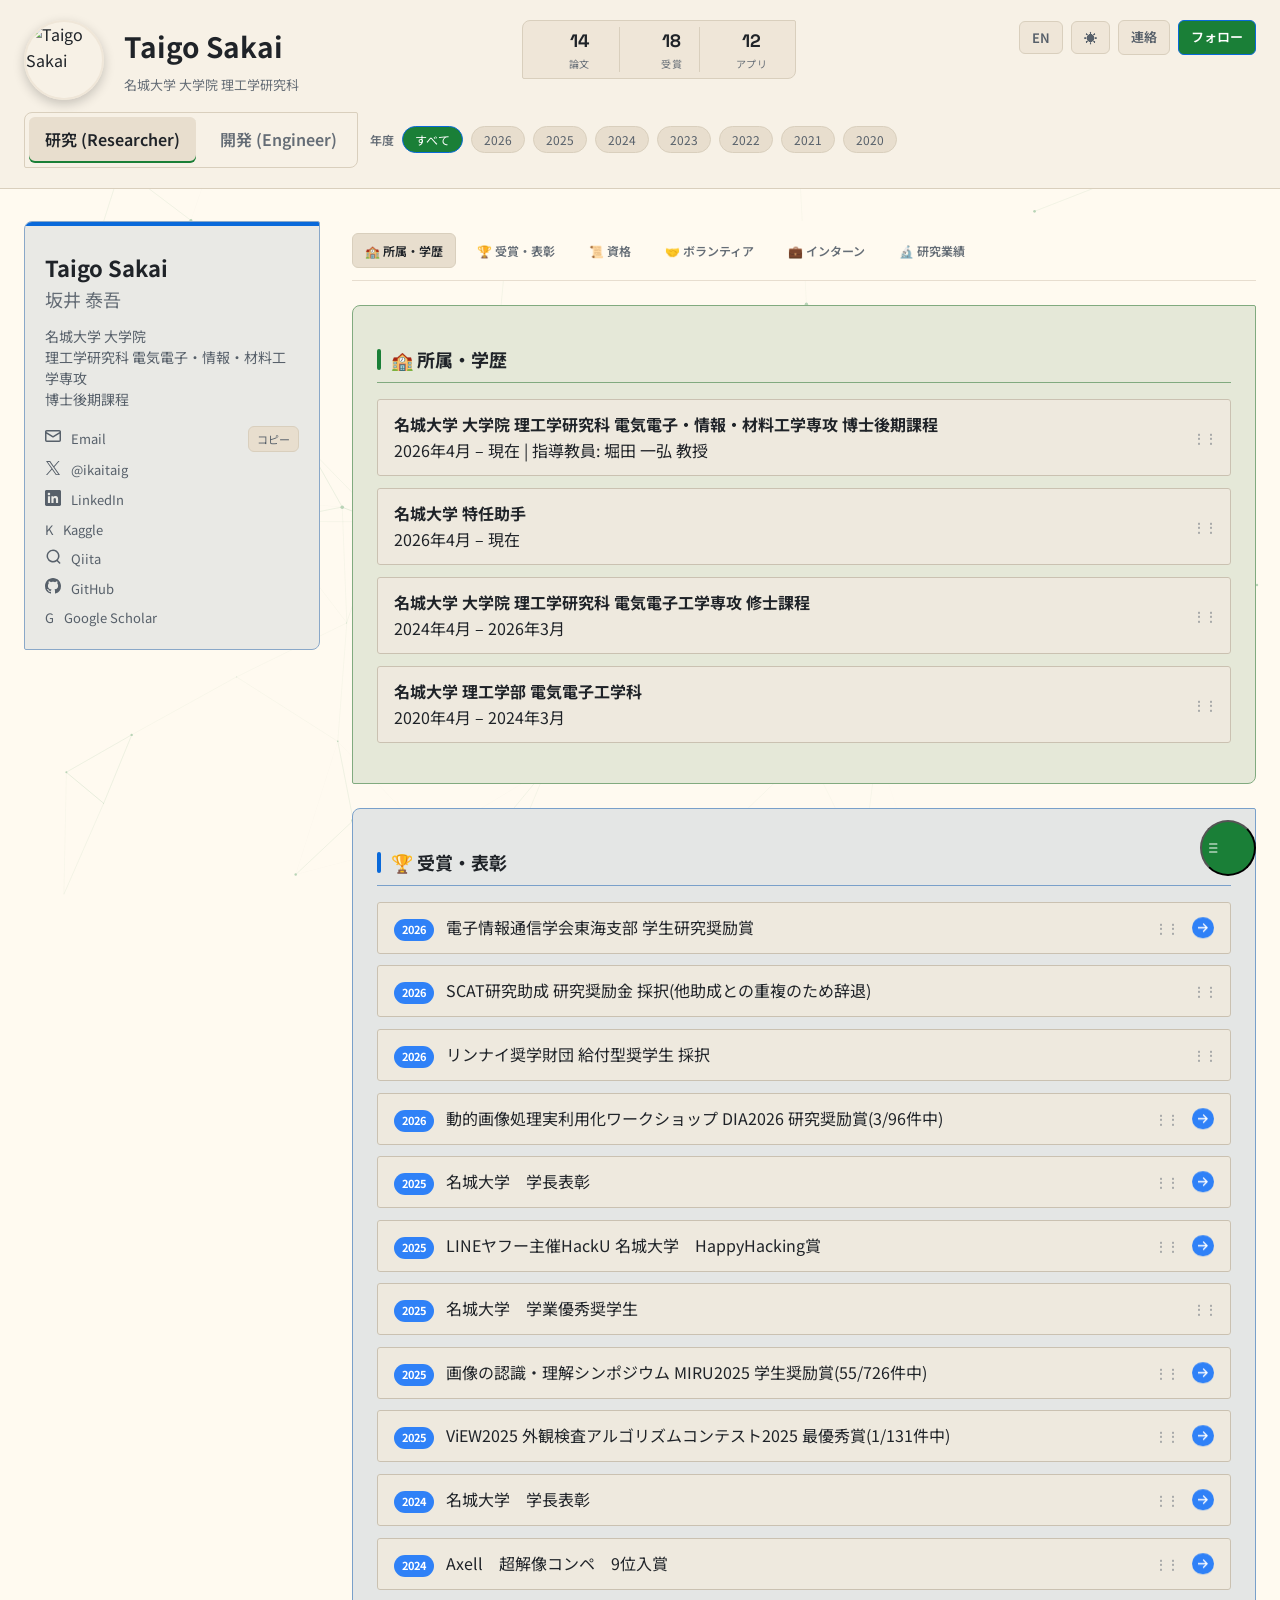
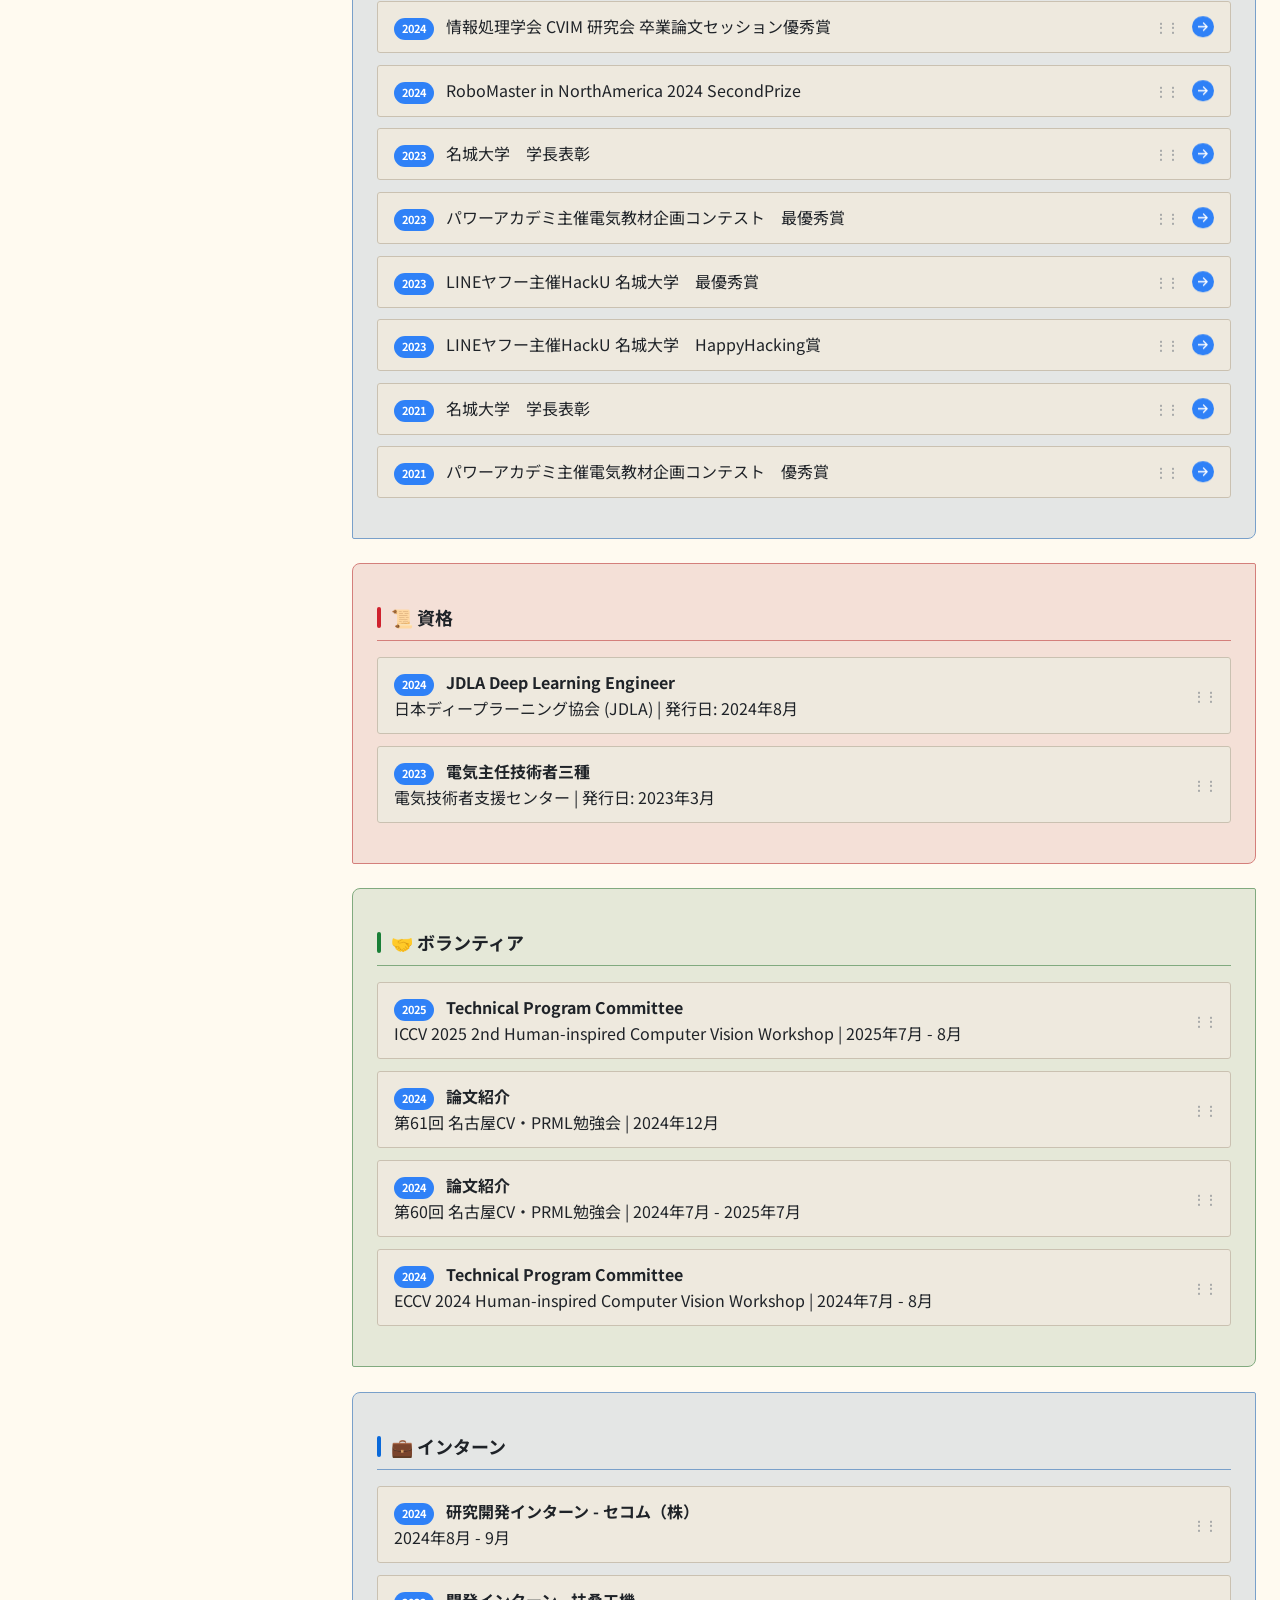
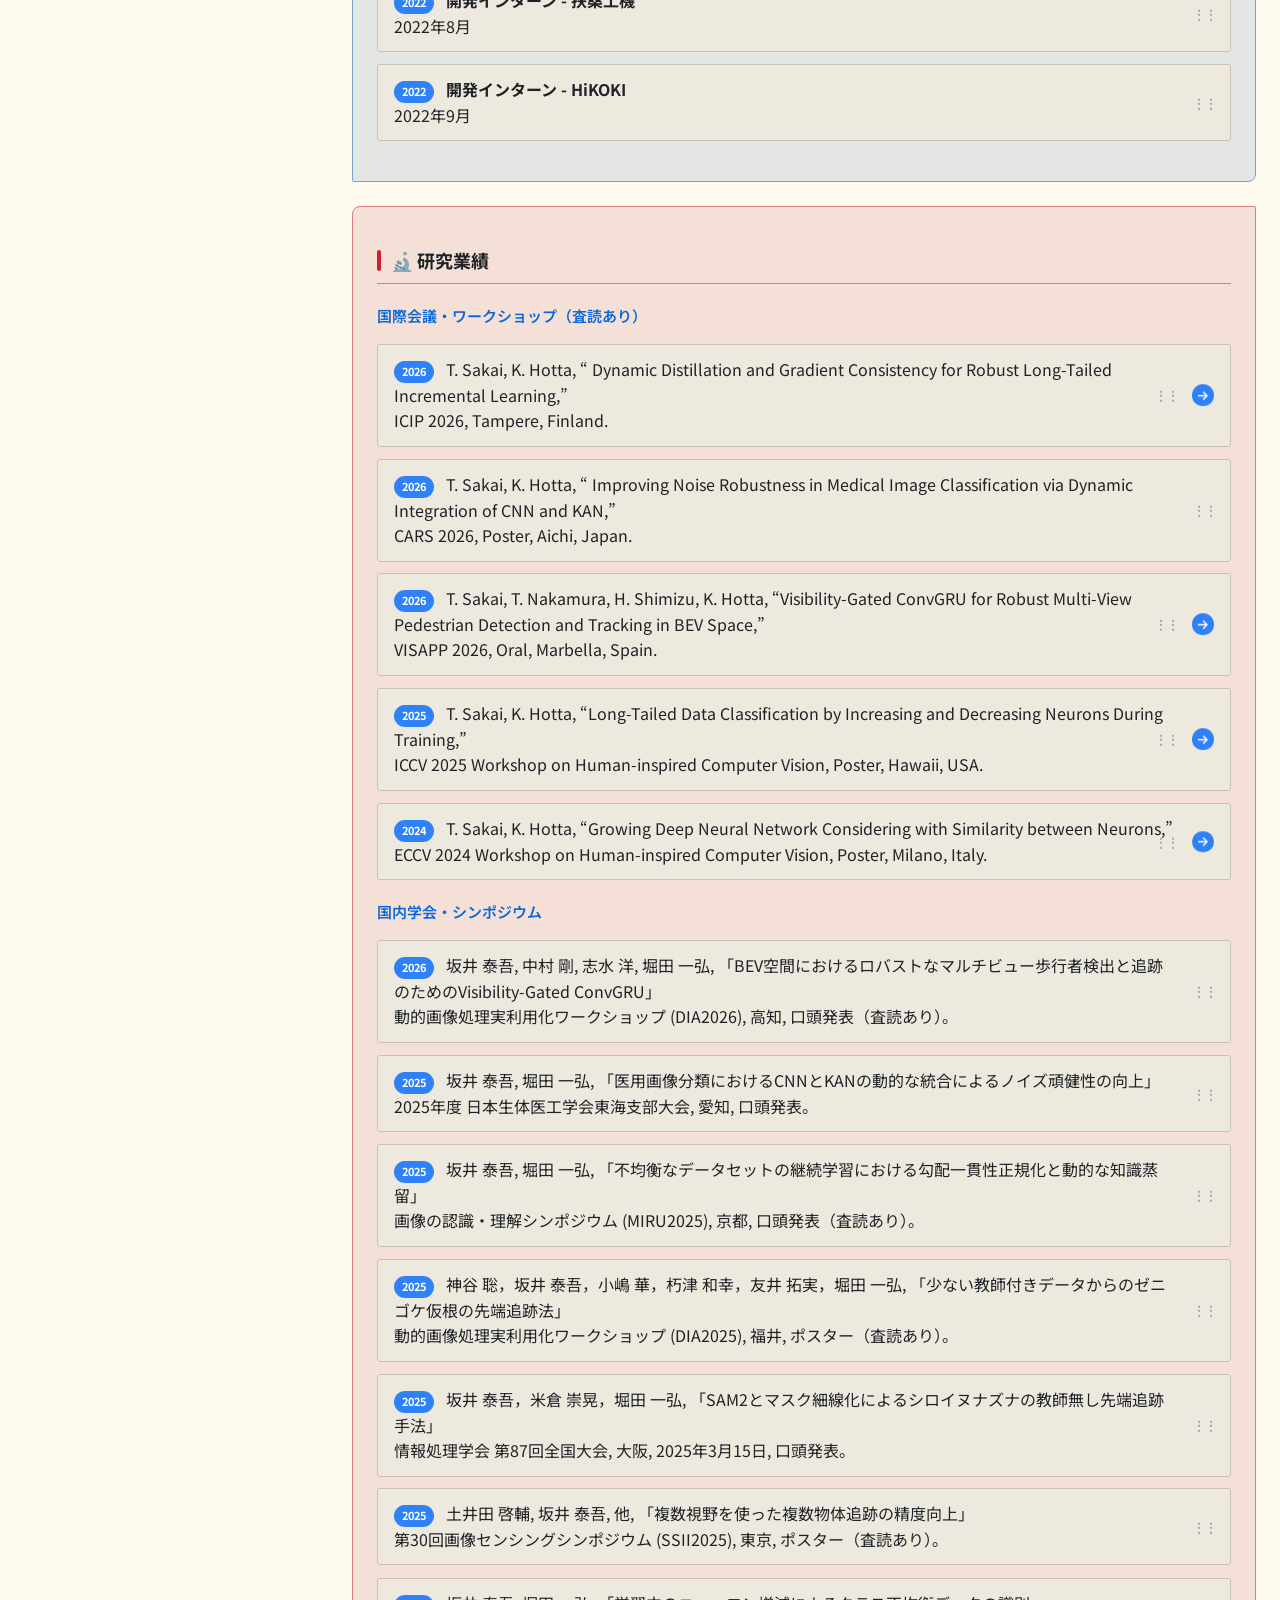
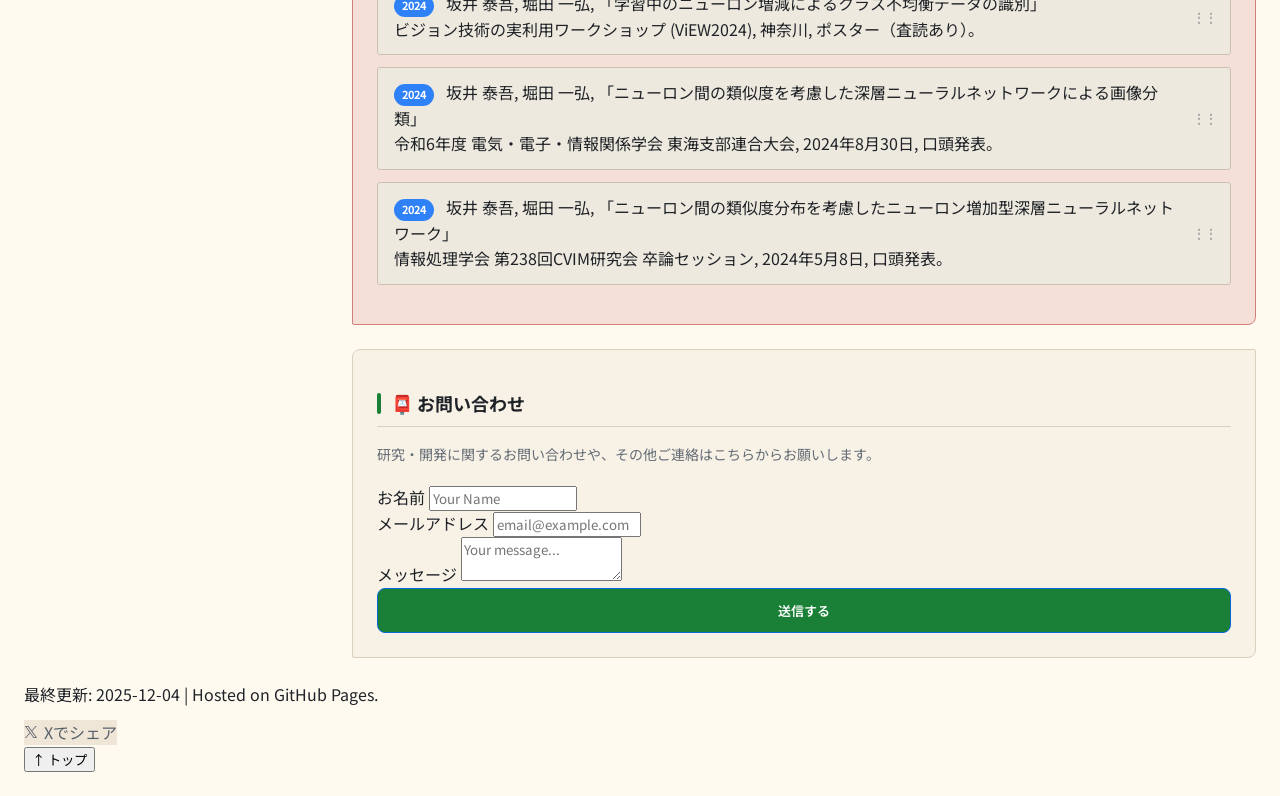
==== index.html @ b77a0669 "fix: stabilize playful drag sorting" ====
<!DOCTYPE html>
<html lang="ja">

<head>
  <meta charset="UTF-8">
  <link rel="icon" href="1770375438872~2.png">
  <title>Taigo Sakai | Portfolio</title>
  <link rel="stylesheet" href="https://unpkg.com/@primer/css@22.0.2/dist/primer.css">
  <link rel="preconnect" href="https://fonts.googleapis.com">
  <link rel="preconnect" href="https://fonts.gstatic.com" crossorigin>
  <link
    href="https://fonts.googleapis.com/css2?family=Inter:wght@400;500;600;700&family=Noto+Sans+JP:wght@400;500;600&family=Space+Grotesk:wght@500;600;700&display=swap"
    rel="stylesheet">
  <meta name="viewport" content="width=device-width, initial-scale=1.0">
  <meta name="description"
    content="名城大学大学院 博士後期課程 坂井泰吾のポートフォリオ。Deep Learning, Computer Visionの研究や、iOS/Webアプリ開発の実績を紹介しています。">
  <!-- Performance: Preconnect to external asset domains -->
  <link rel="preconnect" href="https://github-readme-stats-vercel-wea9.vercel.app">
  <link rel="preconnect" href="https://img.shields.io">
  <link rel="dns-prefetch" href="https://api.rss2json.com">
  <!-- Dynamic Theme Color for Mobile Browsers -->
  <meta name="theme-color" content="#0d1117">
  <meta property="og:title" content="Taigo Sakai | Portfolio">
  <meta property="og:description"
    content="名城大学大学院 博士後期課程 坂井泰吾のポートフォリオ。Deep Learning, Computer Visionの研究や、iOS/Webアプリ開発の実績を紹介しています。">
  <meta property="og:type" content="website">
  <meta property="og:url" content="https://sakai1250.github.io/">
  <meta property="og:image" content="https://github.com/sakai1250.png">
  <meta name="twitter:card" content="summary">
  <meta name="twitter:creator" content="@ikaitaig">
  <link rel="stylesheet" href="style.css?v=20260522-18" />
  <!-- Structured Data (JSON-LD) for SEO & Professionalism -->
  <script type="application/ld+json">
  {
    "@context": "http://schema.org",
    "@type": "Person",
    "name": "Taigo Sakai",
    "jobTitle": "Ph.D. Student / Researcher / Engineer",
    "url": "https://sakai1250.github.io/",
    "sameAs": [
      "https://github.com/sakai1250",
      "https://qiita.com/sakai1250",
      "https://www.linkedin.com/in/sakai1250"
    ],
    "alumniOf": "Meijo University"
  }
  </script>
  <!-- Theme Initialization: Prevent Flash of Incorrect Theme -->
  <script>
    (function () {
      const savedTheme = localStorage.getItem('theme');
      const systemTheme = window.matchMedia('(prefers-color-scheme: light)').matches ? 'light' : 'dark';
      const theme = savedTheme || systemTheme;
      document.documentElement.setAttribute('data-theme', theme);
    })();
  </script>
</head>

<body>
  <div id="loading-screen">
    <div class="spinner">Taigo Sakai</div>
  </div>
  
  <!-- Neural Network Background Canvas will be injected here by JS -->

  <div class="page">

    <header class="header-bar">
      <div class="header-inner">
        <div class="header-top">
          <div class="header-profile">
            <img src="https://researchmap.jp/sakai1250/avatar.jpg" alt="Taigo Sakai"
              style="width: 80px; height: 80px; border-radius: 50%; object-fit: cover; border: 2px solid var(--surface-2); box-shadow: 0 4px 12px rgba(0,0,0,0.2);">
            <div class="header-identity">
              <h1 class="header-name">Taigo Sakai</h1>
              <div class="header-subtitle">
                <span lang="ja">名城大学 大学院 理工学研究科</span>
                <span lang="en">Meijo University Graduate School of Science and Technology</span>
              </div>
            </div>
          </div>

          <!-- Stats (Middle) -->
          <div class="header-stats">
            <div class="stat-item">
              <div class="stat-value" id="stat-papers">-</div>
              <div class="stat-label">
                <span lang="ja">論文</span>
                <span lang="en">Papers</span>
              </div>
            </div>
            <div class="stat-item" style="border-left: 1px solid var(--stroke); padding-left: 24px;">
              <div class="stat-value" id="stat-awards">-</div>
              <div class="stat-label">
                <span lang="ja">受賞</span>
                <span lang="en">Awards</span>
              </div>
            </div>
            <div class="stat-item" style="border-left: 1px solid var(--stroke); padding-left: 24px;">
              <div class="stat-value" id="stat-apps">-</div>
              <div class="stat-label">
                <span lang="ja">アプリ</span>
                <span lang="en">Apps</span>
              </div>
            </div>
          </div>

          <div class="header-actions">
            <button class="header-btn" id="lang-toggle" type="button">
              <span lang="ja">EN</span>
              <span lang="en">JA</span>
            </button>
            <button class="header-btn" id="theme-toggle" type="button" aria-label="テーマ切り替え">
              <span id="theme-icon">🌙</span>
            </button>
            <a href="#contact" class="header-btn scroll-link">
              <span lang="ja">連絡</span>
              <span lang="en">Contact</span>
            </a>
            <a href="https://github.com/sakai1250" class="header-btn primary">
              <span lang="ja">フォロー</span>
              <span lang="en">Follow</span>
            </a>
          </div>
        </div>
        <div class="header-tab-row">
          <nav class="tab-nav header-tab-nav" aria-label="Primary sections">
            <div class="tab-item active" data-tab="research" role="button" tabindex="0">
              <span lang="ja">研究 (Researcher)</span>
              <span lang="en">Research</span>
            </div>
            <div class="tab-item" data-tab="engineer" role="button" tabindex="0">
              <span lang="ja">開発 (Engineer)</span>
              <span lang="en">Engineering</span>
            </div>
          </nav>
          <div class="filter-row year-filter">
            <span class="filter-label">
              <span lang="ja">年度</span>
              <span lang="en">Year</span>
            </span>
            <button class="chip active" data-year="all" type="button">
              <span lang="ja">すべて</span>
              <span lang="en">All</span>
            </button>
            <button class="chip" data-year="2026" type="button">2026</button>
            <button class="chip" data-year="2025" type="button">2025</button>
            <button class="chip" data-year="2024" type="button">2024</button>
            <button class="chip" data-year="2023" type="button">2023</button>
            <button class="chip" data-year="2022" type="button">2022</button>
            <button class="chip" data-year="2021" type="button">2021</button>
            <button class="chip" data-year="2020" type="button">2020</button>
          </div>
        </div>
        <!-- <div class="header-bottom">
          <div class="header-nav">
            <button class="nav-btn" data-jump="research" type="button">
              <span lang="ja">研究を見る</span>
              <span lang="en">Research</span>
            </button>
            <button class="nav-btn" data-jump="engineer" type="button">
              <span lang="ja">開発を見る</span>
              <span lang="en">Development</span>
            </button>
          </div>
          <div class="header-hint">
            <span lang="ja">検索: / キー</span>
            <span lang="en">Search: / key</span>
          </div>
        </div> -->
      </div>
    </header>

    <div id="content">
      <div class="container-lg">

        <aside class="profile-sidebar">
          <div class="profile-card">
            <div class="profile-name">Taigo Sakai</div>
            <div class="profile-username">坂井 泰吾</div>
            <div class="profile-bio">
              <div lang="ja">
                名城大学 大学院<br>
                理工学研究科 電気電子・情報・材料工学専攻<br>
                博士後期課程
              </div>
              <div lang="en">
                Meijo University Graduate School<br>
                Dept. of Electrical, Electronic, Information and Materials Engineering<br>
                Ph.D. Course
              </div>
            </div>
            <div class="profile-links">
              <div class="profile-link-row">
                <a href="mailto:263441505@ccmailg.meijo-u.ac.jp"><span class="icon"><svg class="octicon octicon-mail"
                      viewBox="0 0 16 16" version="1.1" width="16" height="16" aria-hidden="true" fill="currentColor">
                      <path
                        d="M1.75 2h12.5c.966 0 1.75.784 1.75 1.75v8.5A1.75 1.75 0 0 1 14.25 14H1.75A1.75 1.75 0 0 1 0 12.25v-8.5C0 2.784.784 2 1.75 2ZM1.5 12.251c0 .138.112.25.25.25h12.5a.25.25 0 0 0 .25-.25V5.809L8.38 9.397a.75.75 0 0 1-.76 0L1.5 5.809v6.442Zm13-8.181v-.32a.25.25 0 0 0-.25-.25H1.75a.25.25 0 0 0-.25.25v.32L8 7.88Z">
                      </path>
                    </svg></span> Email</a>
                <button class="copy-btn" data-copy="263441505@ccmailg.meijo-u.ac.jp" 
                  data-ja-label="コピー" data-en-label="Copy"
                  data-ja-success="コピー済み" data-en-success="Copied!"
                  data-error="Error" type="button">
                  <span lang="ja">コピー</span>
                  <span lang="en">Copy</span>
                </button>
              </div>
              <a href="https://x.com/ikaitaig" target="_blank"><span class="icon"><svg
                    xmlns="http://www.w3.org/2000/svg" viewBox="0 0 16 16" width="16" height="16" role="img"
                    aria-labelledby="x-icon" class="octicon" fill="currentColor">
                    <title id="x-icon">X</title>
                    <path
                      d="M9.332 6.925 14.544 1h-1.235L8.783 6.145 5.17 1H1l5.466 7.78L1 14.993h1.235l4.78-5.433 3.816 5.433H15L9.332 6.925ZM7.64 8.848l-.554-.775L2.68 1.91h1.897l3.556 4.975.554.775 4.622 6.466h-1.897L7.64 8.848Z">
                    </path>
                  </svg></span> @ikaitaig</a>
              <a href="https://www.linkedin.com/in/sakai1250" target="_blank"><span class="icon"><svg
                    xmlns="http://www.w3.org/2000/svg" width="16" height="16" viewBox="0 0 16 16" fill="currentColor"
                    role="img" aria-labelledby="linkedin-icon" class="octicon">
                    <title id="linkedin-icon">LinkedIn</title>
                    <path
                      d="M14.5455 0H1.45455C0.650909 0 0 0.650909 0 1.45455V14.5455C0 15.3491 0.650909 16 1.45455 16H14.5455C15.3491 16 16 15.3491 16 14.5455V1.45455C16 0.650909 15.3491 0 14.5455 0ZM5.05746 13.0909H2.912V6.18764H5.05746V13.0909ZM3.96291 5.20073C3.27127 5.20073 2.712 4.64 2.712 3.94982C2.712 3.25964 3.272 2.69964 3.96291 2.69964C4.65236 2.69964 5.21309 3.26036 5.21309 3.94982C5.21309 4.64 4.65236 5.20073 3.96291 5.20073ZM13.0938 13.0909H10.9498V9.73382C10.9498 8.93309 10.9353 7.90327 9.83491 7.90327C8.71855 7.90327 8.54691 8.77527 8.54691 9.67564V13.0909H6.40291V6.18764H8.46109V7.13091H8.49018C8.77673 6.58836 9.47636 6.016 10.52 6.016C12.6924 6.016 13.0938 7.44582 13.0938 9.30473V13.0909V13.0909Z">
                    </path>
                  </svg></span> LinkedIn</a>
              <a href="https://www.kaggle.com/sakaitt" target="_blank"><span class="icon text-icon">K</span> Kaggle</a>
              <a href="https://qiita.com/sakai1250" target="_blank"><span class="icon"><svg
                    xmlns="http://www.w3.org/2000/svg" viewBox="0 0 16 16" width="16" height="16" fill="currentColor"
                    role="img" aria-labelledby="qiita-icon">
                    <title id="qiita-icon">Qiita</title>
                    <path
                      d="M8 1.5a6.5 6.5 0 1 0 3.837 11.801l2.308 2.308a.75.75 0 0 0 1.06-1.06l-2.308-2.308A6.5 6.5 0 0 0 8 1.5ZM3 8a5 5 0 1 1 10 0A5 5 0 0 1 3 8Z" />
                  </svg></span> Qiita</a>
              <a href="https://github.com/sakai1250" target="_blank"><span class="icon"><svg height="16"
                    aria-hidden="true" viewBox="0 0 16 16" version="1.1" width="16" data-view-component="true"
                    class="octicon octicon-mark-github" fill="currentColor">
                    <path
                      d="M8 0c4.42 0 8 3.58 8 8a8.013 8.013 0 0 1-5.45 7.59c-.4.08-.55-.17-.55-.38 0-.27.01-1.13.01-2.2 0-.75-.25-1.23-.54-1.48 1.78-.2 3.65-.88 3.65-3.95 0-.88-.31-1.59-.82-2.15.08-.2.36-1.02-.08-2.12 0 0-.67-.22-2.2.82-.64-.18-1.32-.27-2-.27-.68 0-1.36.09-2 .27-1.53-1.03-2.2-.82-2.2-.82-.44 1.1-.16 1.92-.08 2.12-.51.56-.82 1.28-.82 2.15 0 3.06 1.86 3.75 3.64 3.95-.23.2-.44.55-.51 1.07-.46.46-1.61.55-2.33-.66-.15-.24-.6-.83-1.23-.82-.67.01-.27.38.01.53.34.19.73.9.82 1.13.16.45.68 1.31 2.69.94 0 .67.01 1.3.01 1.49 0 .21-.15.45-.55.38A7.995 7.995 0 0 1 0 8c0-4.42 3.58-8 8-8Z">
                    </path>
                  </svg></span> GitHub</a>
              <a href="https://scholar.google.com/citations?user=eS-5wrQAAAAJ&hl=ja&authuser=2" target="_blank"><span
                  class="icon text-icon">G</span> Google Scholar</a>
            </div>
          </div>
        </aside>

        <main class="main-content">


          <nav id="section-tab-nav" class="section-tab-nav" aria-label="Cards"></nav>

          <div id="research-content" class="tab-content active">

            <section class="section-card">
              <h2 class="section-title">
                <span lang="ja">🏫 所属・学歴</span>
                <span lang="en">🏫 Education</span>
              </h2>
              <ul class="repo-list">
                <li data-year="2026">
                  <b lang="ja">名城大学 大学院 理工学研究科 電気電子・情報・材料工学専攻 博士後期課程</b>
                  <b lang="en">Meijo University Graduate School, Ph.D. Program</b>
                  <div class="muted">
                    <span lang="ja">2026年4月 – 現在 | 指導教員: 堀田 一弘 教授</span>
                    <span lang="en">Apr. 2026 – Present | Advisor: Prof. Kazuhiro Hotta</span>
                  </div>
                </li>
                <li data-year="2026">
                  <b lang="ja">名城大学 特任助手</b>
                  <b lang="en">Special Assistant, Meijo University</b>
                  <div class="muted">
                    <span lang="ja">2026年4月 – 現在</span>
                    <span lang="en">Apr. 2026 – Present</span>
                  </div>
                </li>
                <li data-year="2024">
                  <b lang="ja">名城大学 大学院 理工学研究科 電気電子工学専攻 修士課程</b>
                  <b lang="en">Meijo University Graduate School, Master's Program</b>
                  <div class="muted">
                    <span lang="ja">2024年4月 – 2026年3月</span>
                    <span lang="en">Apr. 2024 – Mar. 2026</span>
                  </div>
                </li>
                <li data-year="2020">
                  <b lang="ja">名城大学 理工学部 電気電子工学科</b>
                  <b lang="en">Meijo University, Dept. of Electrical and Electronic Engineering</b>
                  <div class="muted">
                    <span lang="ja">2020年4月 – 2024年3月</span>
                    <span lang="en">Apr. 2020 – Mar. 2024</span>
                  </div>
                </li>
              </ul>
            </section>

            <section class="section-card">
              <h2 class="section-title">
                <span lang="ja">🏆 受賞・表彰</span>
                <span lang="en">🏆 Awards</span>
              </h2>
              <ul class="repo-list">
                <li data-year="2026"><span class="badge-year">2026</span>
                  <span lang="ja">電子情報通信学会東海支部 学生研究奨励賞</span>
                  <span lang="en">IEICE Tokai Branch Student Research Encouragement Award</span>
                  <a class="link-arrow" href="https://www.tc-iaip.org/dia/2026/index.html" aria-label="関連リンク"></a>
                </li>
                <li data-year="2026"><span class="badge-year">2026</span>
                  <span lang="ja">SCAT研究助成 研究奨励金 採択(他助成との重複のため辞退)</span>
                  <span lang="en">SCAT Research Grant, Encouragement Prize (Declined due to duplicate funding)</span>
                </li>
                <li data-year="2026"><span class="badge-year">2026</span> 
                  <span lang="ja">リンナイ奨学財団 給付型奨学生 採択</span>
                  <span lang="en">Rinnai Scholarship Foundation, Selected as a Scholarship Student</span>
                </li>
                <li data-year="2026"><span class="badge-year">2026</span>
                  <span lang="ja">動的画像処理実利用化ワークショップ DIA2026 研究奨励賞(3/96件中)</span>
                  <span lang="en">Workshop on Dynamic Image Processing and Application (DIA2026), Encouragement Award</span>
                  <a class="link-arrow" href="https://www.tc-iaip.org/dia/2026/index.html" aria-label="関連リンク"></a>
                </li>
                <li data-year="2025"><span class="badge-year">2025</span>
                  <span lang="ja">名城大学　学長表彰</span>
                  <span lang="en">Meijo University, President's Award</span>
                  <a class="link-arrow" href="https://www.meijo-u.ac.jp/news/detail_32515.html" aria-label="関連リンク"></a>
                </li>
                <li data-year="2025">
                  <span class="badge-year">2025</span>
                  <span lang="ja">LINEヤフー主催HackU 名城大学　HappyHacking賞</span>
                  <span lang="en">LINE Yahoo HackU Meijo University, HappyHacking Award</span>
                  <a class="link-arrow" href="https://www.meijo-u.ac.jp/news/detail_32213.html" aria-label="関連リンク"></a>
                </li>
                <li data-year="2025"><span class="badge-year">2025</span>
                  <span lang="ja">名城大学　学業優秀奨学生</span>
                  <span lang="en">Meijo University, Academic Excellence Scholarship</span>
                </li>
                <li data-year="2025"><span class="badge-year">2025</span>
                  <span lang="ja">画像の認識・理解シンポジウム MIRU2025 学生奨励賞(55/726件中)</span>
                  <span lang="en">Meeting on Image Recognition and Understanding (MIRU2025), Student Encouragement Award</span>
                  <a class="link-arrow" href="https://cvim.ipsj.or.jp/MIRU2025/award.html#MIRU_Student_Encouragement_Awards" aria-label="関連リンク"></a>
                </li>
                <li data-year="2025"><span class="badge-year">2025</span>
                  <span lang="ja">ViEW2025 外観検査アルゴリズムコンテスト2025 最優秀賞(1/131件中)</span>
                  <span lang="en">ViEW2025 Visual Inspection Algorithm Contest, First Prize</span>
                  <a class="link-arrow" href="https://alcon.itlab.org/history/" aria-label="関連リンク"></a>
                </li>
                <li data-year="2024"><span class="badge-year">2024</span>
                  <span lang="ja">名城大学　学長表彰</span>
                  <span lang="en">Meijo University, President's Award</span>
                  <a class="link-arrow" href="https://www.meijo-u.ac.jp/news/detail_31131.html" aria-label="関連リンク"></a>
                </li>
                <li data-year="2024"><span class="badge-year">2024</span>
                  <span lang="ja">Axell　超解像コンペ　9位入賞</span>
                  <span lang="en">Axell Super-Resolution Competition, 9th Place</span>
                  <a class="link-arrow" href="https://user.competition.signate.jp/ja/competition/detail/?competition=477f26ab62174c3ab7b9e3dfde73be42&task=08cf1b36206b427d9fe4336ef62faaad&tab=leaderboard&leaderboard=private" aria-label="関連リンク"></a>
                </li>
                <li data-year="2024"><span class="badge-year">2024</span>
                  <span lang="ja">情報処理学会 CVIM 研究会 卒業論文セッション優秀賞</span>
                  <span lang="en">IPSJ CVIM Study Group, Best Bachelor's Thesis Session Award</span>
                  <a class="link-arrow" href="https://www.ipsj.or.jp/award/cvim-award1.html" aria-label="関連リンク"></a>
                </li>           
                <li data-year="2024"><span class="badge-year">2024</span>
                  <span lang="ja">RoboMaster in NorthAmerica 2024 SecondPrize</span>
                  <span lang="en">RoboMaster in North America 2024, Second Prize</span>
                  <a class="link-arrow" href="https://www.robomaster.com/en-US/resource/pages/announcement/1779" aria-label="関連リンク"></a>
                </li>
                <li data-year="2023"><span class="badge-year">2023</span>
                  <span lang="ja">名城大学　学長表彰</span>
                  <span lang="en">Meijo University, President's Award</span>
                  <a class="link-arrow" href="https://www.meijo-u.ac.jp/news/detail_29751.html" aria-label="関連リンク"></a>
                </li>
                <li data-year="2023"><span class="badge-year">2023</span>
                  <span lang="ja">パワーアカデミ主催電気教材企画コンテスト　最優秀賞</span>
                  <span lang="en">Power Academy Electrical Education Content Contest, First Prize</span>
                  <a class="link-arrow" href="https://www.power-academy.jp/event/contest/search/2021/" aria-label="関連リンク"></a>
                </li>
                <li data-year="2023"><span class="badge-year">2023</span>
                  <span lang="ja">LINEヤフー主催HackU 名城大学　最優秀賞</span>
                  <span lang="en">LINE Yahoo HackU Meijo University, Grand Prize</span>
                  <a class="link-arrow" href="https://www.meijo-u.ac.jp/news/detail_29547.html" aria-label="関連リンク"></a>
                </li>
                <li data-year="2023"><span class="badge-year">2023</span>
                  <span lang="ja">LINEヤフー主催HackU 名城大学　HappyHacking賞</span>
                  <span lang="en">LINE Yahoo HackU Meijo University, HappyHacking Award</span>
                  <a class="link-arrow" href="https://www.meijo-u.ac.jp/news/detail_29547.html" aria-label="関連リンク"></a>
                </li>
                <li data-year="2021"><span class="badge-year">2021</span>
                  <span lang="ja">名城大学　学長表彰</span>
                  <span lang="en">Meijo University, President's Award</span>
                  <a class="link-arrow" href="https://www.meijo-u.ac.jp/news/detail_27045.html" aria-label="関連リンク"></a>
                </li>
                <li data-year="2021"><span class="badge-year">2021</span>
                  <span lang="ja">パワーアカデミ主催電気教材企画コンテスト　優秀賞</span>
                  <span lang="en">Power Academy Electrical Education Content Contest, Excellence Award</span>
                  <a class="link-arrow" href="https://www.power-academy.jp/event/contest/search/2021/" aria-label="関連リンク"></a>
                </li>
              </ul>
            </section>

            <section class="section-card">
              <h2 class="section-title">
                <span lang="ja">📜 資格</span>
                <span lang="en">📜 Certifications</span>
              </h2>
              <ul class="repo-list">
                <li data-year="2024">
                  <span class="badge-year">2024</span> <b>JDLA Deep Learning Engineer</b>
                  <div class="muted">
                    <span lang="ja">日本ディープラーニング協会 (JDLA) | 発行日: 2024年8月</span>
                    <span lang="en">Japan Deep Learning Association (JDLA) | Issued: Aug. 2024</span>
                  </div>
                </li>
                <li data-year="2023">
                  <span class="badge-year">2023</span> 
                  <b lang="ja">電気主任技術者三種</b>
                  <b lang="en">Third-Class Electric Chief Engineer</b>
                  <div class="muted">
                    <span lang="ja">電気技術者支援センター | 発行日: 2023年3月</span>
                    <span lang="en">Electric Engineer Support Center | Issued: Mar. 2023</span>
                  </div>
                </li>
              </ul>
            </section>

            <section class="section-card">
              <h2 class="section-title">
                <span lang="ja">🤝 ボランティア</span>
                <span lang="en">🤝 Volunteer</span>
              </h2>
              <ul class="repo-list">
                <li data-year="2025">
                  <span class="badge-year">2025</span> <b>Technical Program Committee</b>
                  <div class="muted">
                    <span lang="ja">ICCV 2025 2nd Human-inspired Computer Vision Workshop | 2025年7月 - 8月</span>
                    <span lang="en">ICCV 2025 2nd Human-inspired Computer Vision Workshop | Jul. 2025 - Aug. 2025</span>
                  </div>
                </li>
                <li data-year="2024">
                  <span class="badge-year">2024</span> 
                  <b lang="ja">論文紹介</b>
                  <b lang="en">Paper Presentation</b>
                  <div class="muted">
                    <span lang="ja">第61回 名古屋CV・PRML勉強会 | 2024年12月</span>
                    <span lang="en">61st Nagoya CV/PRML Study Group | Dec. 2024</span>
                  </div>
                </li>
                <li data-year="2024">
                  <span class="badge-year">2024</span> 
                  <b lang="ja">論文紹介</b>
                  <b lang="en">Paper Presentation</b>
                  <div class="muted">
                    <span lang="ja">第60回 名古屋CV・PRML勉強会 | 2024年7月 - 2025年7月</span>
                    <span lang="en">60th Nagoya CV/PRML Study Group | Jul. 2024 - Jul. 2025</span>
                  </div>
                </li>
                <li data-year="2024">
                  <span class="badge-year">2024</span> <b>Technical Program Committee</b>
                  <div class="muted">
                    <span lang="ja">ECCV 2024 Human-inspired Computer Vision Workshop | 2024年7月 - 8月</span>
                    <span lang="en">ECCV 2024 Human-inspired Computer Vision Workshop | Jul. 2024 - Aug. 2024</span>
                  </div>
                </li>
              </ul>
            </section>

            <section class="section-card">
              <h2 class="section-title">
                <span lang="ja">💼 インターン</span>
                <span lang="en">💼 Internship</span>
              </h2>
              <ul class="repo-list">
                <li data-year="2024">
                  <span class="badge-year">2024</span> 
                  <b lang="ja">研究開発インターン - セコム（株）</b>
                  <b lang="en">R&D Intern - SECOM Co., Ltd.</b>
                  <div class="muted">
                    <span lang="ja">2024年8月 - 9月</span>
                    <span lang="en">Aug. 2024 - Sep. 2024</span>
                  </div>
                </li>
                <li data-year="2022">
                  <span class="badge-year">2022</span> 
                  <b lang="ja">開発インターン - 扶桑工機</b>
                  <b lang="en">Development Intern - Fuso Koki</b>
                  <div class="muted">
                    <span lang="ja">2022年8月</span>
                    <span lang="en">Aug. 2022</span>
                  </div>
                </li>
                <li data-year="2022">
                  <span class="badge-year">2022</span> 
                  <b lang="ja">開発インターン - HiKOKI</b>
                  <b lang="en">Development Intern - HiKOKI</b>
                  <div class="muted">
                    <span lang="ja">2022年9月</span>
                    <span lang="en">Sep. 2022</span>
                  </div>
                </li>
              </ul>
            </section>

            <section class="section-card">
              <h2 class="section-title">
                <span lang="ja">🔬 研究業績</span>
                <span lang="en">🔬 Research Achievements</span>
              </h2>

              <h3 class="subsection-title">国際会議・ワークショップ（査読あり）</h3>
              <ul class="repo-list">
                <li data-year="2026">
                  <span class="badge-year">2026</span> T. Sakai, K. Hotta, “
                  Dynamic Distillation and Gradient Consistency for Robust Long-Tailed Incremental Learning,”
                  <div class="muted">ICIP 2026, Tampere, Finland.</div>
                  <a class="link-arrow" href="https://arxiv.org/abs/2605.03364v1" aria-label="関連リンク"></a>
                </li>
                <li data-year="2026">
                  <span class="badge-year">2026</span> T. Sakai, K. Hotta, “
                  Improving Noise Robustness in Medical Image Classification via Dynamic Integration of CNN and KAN,”
                  <div class="muted">CARS 2026, Poster, Aichi, Japan.</div>
                </li>
                <li data-year="2026">
                  <span class="badge-year">2026</span> T. Sakai, T. Nakamura, H. Shimizu, K. Hotta, “Visibility-Gated
                  ConvGRU for Robust Multi-View Pedestrian Detection and Tracking in BEV Space,”
                  <div class="muted">VISAPP 2026, Oral, Marbella, Spain.</div>
                  <a class="link-arrow" href="https://www.scitepress.org/PublishedPapers/2026/144227/" aria-label="関連リンク"></a>
                </li>
                <li data-year="2025">
                  <span class="badge-year">2025</span> T. Sakai, K. Hotta, “Long-Tailed Data Classification by
                  Increasing and Decreasing Neurons During Training,”
                  <div class="muted">ICCV 2025 Workshop on Human-inspired Computer Vision, Poster, Hawaii, USA.</div>
                  <a class="link-arrow" href="https://openaccess.thecvf.com/content/ICCV2025W/HCV/html/Sakai_Long-Tailed_Data_Classification_by_Increasing_and_Decreasing_Neurons_During_Training_ICCVW_2025_paper.html" aria-label="関連リンク"></a>
                </li>
                <li data-year="2024">
                  <span class="badge-year">2024</span> T. Sakai, K. Hotta, “Growing Deep Neural Network Considering with
                  Similarity between Neurons,”
                  <div class="muted">ECCV 2024 Workshop on Human-inspired Computer Vision, Poster, Milano, Italy.</div>
                  <a class="link-arrow" href="https://link.springer.com/chapter/10.1007/978-3-031-91578-9_13" aria-label="関連リンク"></a>
                </li>
              </ul>

              <h3 class="subsection-title">国内学会・シンポジウム</h3>
              <ul class="repo-list">
                <li data-year="2026">
                  <span class="badge-year">2026</span> 坂井 泰吾, 中村 剛, 志水 洋, 堀田 一弘,
                  「BEV空間におけるロバストなマルチビュー歩行者検出と追跡のためのVisibility-Gated ConvGRU」
                  <div class="muted">動的画像処理実利用化ワークショップ (DIA2026), 高知, 口頭発表（査読あり）。</div>
                </li>
                <li data-year="2025">
                  <span class="badge-year">2025</span> 坂井 泰吾, 堀田 一弘, 「医用画像分類におけるCNNとKANの動的な統合によるノイズ頑健性の向上」
                  <div class="muted">2025年度 日本生体医工学会東海支部大会, 愛知, 口頭発表。</div>
                </li>
                <li data-year="2025">
                  <span class="badge-year">2025</span> 坂井 泰吾, 堀田 一弘, 「不均衡なデータセットの継続学習における勾配一貫性正規化と動的な知識蒸留」
                  <div class="muted">画像の認識・理解シンポジウム (MIRU2025), 京都, 口頭発表（査読あり）。</div>
                </li>
                <li data-year="2025">
                  <span class="badge-year">2025</span> 神谷 聡，坂井 泰吾，小嶋 華，朽津 和幸，友井 拓実，堀田 一弘, 「少ない教師付きデータからのゼニゴケ仮根の先端追跡法」
                  <div class="muted">動的画像処理実利用化ワークショップ (DIA2025), 福井, ポスター（査読あり）。</div>
                </li>
                <li data-year="2025">
                  <span class="badge-year">2025</span> 坂井 泰吾，米倉 崇晃，堀田 一弘, 「SAM2とマスク細線化によるシロイヌナズナの教師無し先端追跡手法」
                  <div class="muted">情報処理学会 第87回全国大会, 大阪, 2025年3月15日, 口頭発表。</div>
                </li>
                <li data-year="2025">
                  <span class="badge-year">2025</span> 土井田 啓輔, 坂井 泰吾, 他, 「複数視野を使った複数物体追跡の精度向上」
                  <div class="muted">第30回画像センシングシンポジウム (SSII2025), 東京, ポスター（査読あり）。</div>
                </li>
                <li data-year="2024">
                  <span class="badge-year">2024</span> 坂井 泰吾, 堀田 一弘, 「学習中のニューロン増減によるクラス不均衡データの識別」
                  <div class="muted">ビジョン技術の実利用ワークショップ (ViEW2024), 神奈川, ポスター（査読あり）。</div>
                </li>
                <li data-year="2024">
                  <span class="badge-year">2024</span> 坂井 泰吾, 堀田 一弘, 「ニューロン間の類似度を考慮した深層ニューラルネットワークによる画像分類」
                  <div class="muted">令和6年度 電気・電子・情報関係学会 東海支部連合大会, 2024年8月30日, 口頭発表。</div>
                </li>
                <li data-year="2024">
                  <span class="badge-year">2024</span> 坂井 泰吾, 堀田 一弘, 「ニューロン間の類似度分布を考慮したニューロン増加型深層ニューラルネットワーク」
                  <div class="muted">情報処理学会 第238回CVIM研究会 卒論セッション, 2024年5月8日, 口頭発表。</div>
                </li>
              </ul>
            </section>
          </div>

          <div id="engineer-content" class="tab-content">
            <div class="filter-row">
              <span class="filter-label">フィルター</span>
              <button class="chip active" data-filter="all" type="button">すべて</button>
              <button class="chip" data-filter="ios" type="button">iOS</button>
              <button class="chip" data-filter="android" type="button">Android</button>
              <button class="chip" data-filter="web" type="button">Web</button>
              <button class="chip" data-filter="game" type="button">Game</button>
              <button class="chip" data-filter="ai" type="button">AI</button>
            </div>

            <section class="section-card">
              <h2 class="section-title">
                <span lang="ja">🚀 アプリ・サービス</span>
                <span lang="en">🚀 My Apps & Services</span>
              </h2>
              <div class="grid-dense">
                <div class="app-card" data-tags="ios ai">
                  <img src="https://github.com/user-attachments/assets/e7a7dbf0-f338-454a-9802-2ea1ab64da41"
                    class="app-thumb" alt="icon" loading="lazy">
                  <div class="app-info">
                    <a href="https://apps.apple.com/jp/app/kikonashi/id6502258139" class="app-title">kikonAshI (iOS)</a>
                    <div class="app-desc">
                      <span lang="ja">独自開発したファッションAI搭載。毎日のコーデの提案と育成機能。</span>
                      <span lang="en">Equipped with custom fashion AI. Daily outfit suggestions and character growth features.</span>
                    </div>
                    <div class="app-links">
                      <a href="https://apps.apple.com/jp/app/kikonashi/id6502258139"><svg class="octicon"
                          xmlns="http://www.w3.org/2000/svg" viewBox="0 0 384 512" width="14" height="14"
                          fill="currentColor" style="margin-right:4px; vertical-align: text-bottom;">
                          <path
                            d="M318.7 268.7c-.2-36.7 16.4-64.4 50-84.8-18.8-26.9-47.2-41.7-84.7-44.6-35.5-2.8-74.3 20.7-88.5 20.7-15 0-49.4-19.7-76.4-19.7C63.3 141.2 4 184.8 4 273.5q0 39.3 14.4 81.2c12.8 36.7 59 126.7 107.2 125.2 25.2-.6 43-17.9 75.8-17.9 31.8 0 48.3 17.9 76.4 17.9 48.6-.7 90.4-82.5 102.6-119.3-65.2-30.7-61.7-90-61.7-91.9zm-56.6-164.2c27.3-32.4 24.8-61.9 24-72.5-24.1 1.4-52 16.4-67.9 34.9-17.5 19.8-27.8 44.3-25.6 71.9 26.1 2 52.3-11.4 69.5-34.3z" />
                        </svg> App Store</a>
                      <a href="https://github.com/sakai1250/hacku2023">GitHub</a>
                    </div>
                  </div>
                </div>
                <div class="app-card" data-tags="ios android">
                  <img src="https://github.com/user-attachments/assets/b1d58dae-fc06-4ca8-aae2-7b76901d79b8"
                    class="app-thumb" alt="icon" loading="lazy">
                  <div class="app-info">
                    <a href="https://www.jogiken.com/sugosugiru/" class="app-title">すごすぎる時間割</a>
                    <div class="app-desc">
                      <span lang="ja">情報技術研究会で開発。シンプルなUIの大学生向け時間割アプリ。</span>
                      <span lang="en">Developed at the IT Research Group. A simple timetable app for university students.</span>
                    </div>
                    <div class="app-links">
                      <a href="https://apps.apple.com/jp/app/id6744370038"><svg class="octicon"
                          xmlns="http://www.w3.org/2000/svg" viewBox="0 0 384 512" width="14" height="14"
                          fill="currentColor" style="margin-right:4px; vertical-align: text-bottom;">
                          <path
                            d="M318.7 268.7c-.2-36.7 16.4-64.4 50-84.8-18.8-26.9-47.2-41.7-84.7-44.6-35.5-2.8-74.3 20.7-88.5 20.7-15 0-49.4-19.7-76.4-19.7C63.3 141.2 4 184.8 4 273.5q0 39.3 14.4 81.2c12.8 36.7 59 126.7 107.2 125.2 25.2-.6 43-17.9 75.8-17.9 31.8 0 48.3 17.9 76.4 17.9 48.6-.7 90.4-82.5 102.6-119.3-65.2-30.7-61.7-90-61.7-91.9zm-56.6-164.2c27.3-32.4 24.8-61.9 24-72.5-24.1 1.4-52 16.4-67.9 34.9-17.5 19.8-27.8 44.3-25.6 71.9 26.1 2 52.3-11.4 69.5-34.3z" />
                        </svg> App Store</a>
                      <a href="https://play.google.com/store/apps/details?id=com.jogiken.sugosugiru">Android</a>
                    </div>
                  </div>
                </div>
                <div class="app-card" data-tags="web ios">
                  <img src="https://github.com/user-attachments/assets/321aa41a-fb83-470b-8d45-0f44b94eb28a"
                    class="app-thumb" alt="icon" loading="lazy">
                  <div class="app-info">
                    <a href="https://recolle.vercel.app/" class="app-title">recolLe (Web/iOS)</a>
                    <div class="app-desc">
                      <span lang="ja">NFCフォトアルバム。「かざす」動作で思い出を呼び出す体験。</span>
                      <span lang="en">NFC Photo Album. An experience that recalls memories with a simple "tap."</span>
                    </div>
                    <div class="app-links">
                      <a href="https://recolle.vercel.app/">Web</a>
                      <a href="https://apps.apple.com/jp/app/id6755230226"><svg class="octicon"
                          xmlns="http://www.w3.org/2000/svg" viewBox="0 0 384 512" width="14" height="14"
                          fill="currentColor" style="margin-right:4px; vertical-align: text-bottom;">
                          <path
                            d="M318.7 268.7c-.2-36.7 16.4-64.4 50-84.8-18.8-26.9-47.2-41.7-84.7-44.6-35.5-2.8-74.3 20.7-88.5 20.7-15 0-49.4-19.7-76.4-19.7C63.3 141.2 4 184.8 4 273.5q0 39.3 14.4 81.2c12.8 36.7 59 126.7 107.2 125.2 25.2-.6 43-17.9 75.8-17.9 31.8 0 48.3 17.9 76.4 17.9 48.6-.7 90.4-82.5 102.6-119.3-65.2-30.7-61.7-90-61.7-91.9zm-56.6-164.2c27.3-32.4 24.8-61.9 24-72.5-24.1 1.4-52 16.4-67.9 34.9-17.5 19.8-27.8 44.3-25.6 71.9 26.1 2 52.3-11.4 69.5-34.3z" />
                        </svg> App Store</a>
                    </div>
                  </div>
                </div>
                <div class="app-card" data-tags="ios ai">
                  <img src="https://github.com/user-attachments/assets/52ef9d7e-7f2d-4c4b-88d1-8d822a382450"
                    class="app-thumb" alt="icon" loading="lazy">
                  <div class="app-info">
                    <a href="https://itunes.apple.com/jp/app/id6755966828?mt=8" class="app-title">おつりDoctor (iOS)</a>
                    <div class="app-desc">
                      <span lang="ja">硬貨を撮影して金額を自動集計。ユーザー育成機能付き。</span>
                      <span lang="en">Capture coins to automatically calculate totals. Includes user growth features.</span>
                    </div>
                    <div class="app-links">
                      <a href="https://apps.apple.com/jp/app/id6755966828"><svg class="octicon"
                          xmlns="http://www.w3.org/2000/svg" viewBox="0 0 384 512" width="14" height="14"
                          fill="currentColor" style="margin-right:4px; vertical-align: text-bottom;">
                          <path
                            d="M318.7 268.7c-.2-36.7 16.4-64.4 50-84.8-18.8-26.9-47.2-41.7-84.7-44.6-35.5-2.8-74.3 20.7-88.5 20.7-15 0-49.4-19.7-76.4-19.7C63.3 141.2 4 184.8 4 273.5q0 39.3 14.4 81.2c12.8 36.7 59 126.7 107.2 125.2 25.2-.6 43-17.9 75.8-17.9 31.8 0 48.3 17.9 76.4 17.9 48.6-.7 90.4-82.5 102.6-119.3-65.2-30.7-61.7-90-61.7-91.9zm-56.6-164.2c27.3-32.4 24.8-61.9 24-72.5-24.1 1.4-52 16.4-67.9 34.9-17.5 19.8-27.8 44.3-25.6 71.9 26.1 2 52.3-11.4 69.5-34.3z" />
                        </svg> App Store</a>
                      <a href="https://github.com/sakai1250/PresentMemo">GitHub</a>
                    </div>
                  </div>
                </div>
                <div class="app-card" data-tags="ios ai">
                  <img src="https://github.com/user-attachments/assets/3003e521-a656-4c6a-aaf4-e983ff9ef91a"
                    class="app-thumb" alt="icon" loading="lazy">
                  <div class="app-info">
                    <a href="https://itunes.apple.com/jp/app/id6762557219?mt=8" class="app-title">MAIORAL (iOS)</a>
                    <div class="app-desc">
                      <span lang="ja">独自開発の学習特化AIを搭載した、発表準備向けアプリ。</span>
                      <span lang="en">A presentation prep app equipped with a custom AI specialized for learning.</span>
                    </div>
                    <div class="app-links">
                      <a href="https://apps.apple.com/jp/app/id6762557219"><svg class="octicon"
                          xmlns="http://www.w3.org/2000/svg" viewBox="0 0 384 512" width="14" height="14"
                          fill="currentColor" style="margin-right:4px; vertical-align: text-bottom;">
                          <path
                            d="M318.7 268.7c-.2-36.7 16.4-64.4 50-84.8-18.8-26.9-47.2-41.7-84.7-44.6-35.5-2.8-74.3 20.7-88.5 20.7-15 0-49.4-19.7-76.4-19.7C63.3 141.2 4 184.8 4 273.5q0 39.3 14.4 81.2c12.8 36.7 59 126.7 107.2 125.2 25.2-.6 43-17.9 75.8-17.9 31.8 0 48.3 17.9 76.4 17.9 48.6-.7 90.4-82.5 102.6-119.3-65.2-30.7-61.7-90-61.7-91.9zm-56.6-164.2c27.3-32.4 24.8-61.9 24-72.5-24.1 1.4-52 16.4-67.9 34.9-17.5 19.8-27.8 44.3-25.6 71.9 26.1 2 52.3-11.4 69.5-34.3z" />
                        </svg> App Store</a>
                      <a href="https://github.com/sakai1250/otsuri_docter">GitHub</a>
                    </div>
                  </div>
                </div>
                <div class="app-card" data-tags="ios ai">
                  <img src="https://github.com/user-attachments/assets/3c2a0ed5-b342-4b52-b6f7-b706f5d005cd"
                    class="app-thumb" alt="icon" loading="lazy">
                  <div class="app-info">
                    <a href="https://github.com/sakai1250/super_res.git" class="app-title">超kAI蔵 (iOS)</a>
                    <div class="app-desc">
                      <span lang="ja">最大4倍AI超解像。フォルダ分類・メモ保存搭載で研究用途にも。</span>
                      <span lang="en">Up to 4x AI super-resolution. Features folder classification and note-taking for research.</span>
                    </div>
                    <div class="app-links">
                      <a href="https://apps.apple.com/jp/app/id6751739848"><svg class="octicon"
                          xmlns="http://www.w3.org/2000/svg" viewBox="0 0 384 512" width="14" height="14"
                          fill="currentColor" style="margin-right:4px; vertical-align: text-bottom;">
                          <path
                            d="M318.7 268.7c-.2-36.7 16.4-64.4 50-84.8-18.8-26.9-47.2-41.7-84.7-44.6-35.5-2.8-74.3 20.7-88.5 20.7-15 0-49.4-19.7-76.4-19.7C63.3 141.2 4 184.8 4 273.5q0 39.3 14.4 81.2c12.8 36.7 59 126.7 107.2 125.2 25.2-.6 43-17.9 75.8-17.9 31.8 0 48.3 17.9 76.4 17.9 48.6-.7 90.4-82.5 102.6-119.3-65.2-30.7-61.7-90-61.7-91.9zm-56.6-164.2c27.3-32.4 24.8-61.9 24-72.5-24.1 1.4-52 16.4-67.9 34.9-17.5 19.8-27.8 44.3-25.6 71.9 26.1 2 52.3-11.4 69.5-34.3z" />
                        </svg> App Store</a>
                      <a href="https://github.com/sakai1250/super_res.git">GitHub</a>
                    </div>
                  </div>
                </div>
                <div class="app-card" data-tags="web">
                  <img src="https://github.com/user-attachments/assets/770a600a-b3b5-4459-ae9a-f09943e82a0f"
                    class="app-thumb" alt="icon" loading="lazy">
                  <div class="app-info">
                    <a href="https://github.com/jphacks/F_2208" class="app-title">貯Pay箱 (Web)</a>
                    <div class="app-desc">
                      <span lang="ja">電子マネー×ToDo管理。タスク達成でモチベーションを可視化。</span>
                      <span lang="en">Electronic Money × ToDo Management. Visualize motivation through task completion.</span>
                    </div>
                    <div class="app-links">
                      <a href="https://github.com/jphacks/F_2208">GitHub</a>
                    </div>
                  </div>
                </div>
                <div class="app-card" data-tags="ios game">
                  <img src="https://github.com/user-attachments/assets/322c6e47-1bdd-47b5-8439-7b186ef4b687"
                    class="app-thumb" alt="icon" loading="lazy">
                  <div class="app-info">
                    <a href="https://github.com/sakai1250/Who-is-the-Ground-Truth-" class="app-title">Who is GT?
                      (iOS)</a>
                    <div class="app-desc">
                      <span lang="ja">画像AIとユーザーが直接対決するゲーム。真の正解は誰だ？</span>
                      <span lang="en">A game where users face off against image AI. Who is the true ground truth?</span>
                    </div>
                    <div class="app-links">
                      <a href="https://apps.apple.com/jp/app/id6755972438"><svg class="octicon"
                          xmlns="http://www.w3.org/2000/svg" viewBox="0 0 384 512" width="14" height="14"
                          fill="currentColor" style="margin-right:4px; vertical-align: text-bottom;">
                          <path
                            d="M318.7 268.7c-.2-36.7 16.4-64.4 50-84.8-18.8-26.9-47.2-41.7-84.7-44.6-35.5-2.8-74.3 20.7-88.5 20.7-15 0-49.4-19.7-76.4-19.7C63.3 141.2 4 184.8 4 273.5q0 39.3 14.4 81.2c12.8 36.7 59 126.7 107.2 125.2 25.2-.6 43-17.9 75.8-17.9 31.8 0 48.3 17.9 76.4 17.9 48.6-.7 90.4-82.5 102.6-119.3-65.2-30.7-61.7-90-61.7-91.9zm-56.6-164.2c27.3-32.4 24.8-61.9 24-72.5-24.1 1.4-52 16.4-67.9 34.9-17.5 19.8-27.8 44.3-25.6 71.9 26.1 2 52.3-11.4 69.5-34.3z" />
                        </svg> App Store</a>
                    </div>
                  </div>
                </div>
                <div class="app-card" data-tags="android">
                  <img src="https://github.com/user-attachments/assets/b6dec124-0428-49cc-9835-4d2a2d89f23a"
                    class="app-thumb" alt="icon" loading="lazy">
                  <div class="app-info">
                    <a href="https://github.com/jphacks/F_2107" class="app-title">NERO (Android)</a>
                    <div class="app-desc">
                      <span lang="ja">タスク管理と同時に睡眠時間を記録。健康と効率を両立。</span>
                      <span lang="en">Track sleep while managing tasks. Balancing health and efficiency.</span>
                    </div>
                    <div class="app-links">
                      <a href="https://github.com/jphacks/F_2107">GitHub</a>
                    </div>
                  </div>
                </div>
                <div class="app-card" data-tags="web">
                  <img src="https://github.com/user-attachments/assets/0e3a5e1e-a535-4aa6-918e-a66d2c62f4be"
                    class="app-thumb" alt="icon" loading="lazy">
                  <div class="app-info">
                    <a href="https://github.com/sakai1250/HackU2022" class="app-title">StylePlan</a>
                    <div class="app-desc">
                      <span lang="ja">大学生の一人暮らしを支援。天気、ToDo、レシピ、音楽を統合。</span>
                      <span lang="en">Support for university students living alone. Integrates weather, ToDo, recipes, and music.</span>
                    </div>
                  </div>
                </div>
              </div>
            </section>

            <section class="section-card">
              <h2 class="section-title">
                <span lang="ja">🎮 プレイグラウンド</span>
                <span lang="en">🎮 Playground</span>
              </h2>
              <div class="grid-dense">
                <div class="app-card" data-tags="web ai">
                  <img src="https://github.com/user-attachments/assets/6810d77d-35e9-44ff-96c7-7921653a5e1c"
                    class="app-thumb" alt="icon" loading="lazy">
                  <div class="app-info">
                    <a href="https://github.com/sakai1250/ML_app_flask_test" class="app-title">金魚画像識別サイト</a>
                    <div class="app-desc">
                      <span lang="ja">Flask製Webアプリ。金魚の画像をAIが判別。</span>
                      <span lang="en">Flask-based Web app. AI identifies goldfish images.</span>
                    </div>
                  </div>
                </div>
                <div class="app-card" data-tags="ai">
                  <img src="https://github.com/user-attachments/assets/f463115e-7fdf-47ac-97d1-164cb3b9bea7"
                    class="app-thumb" alt="icon" loading="lazy">
                  <div class="app-info">
                    <a href="https://github.com/sakai1250/RL_super_mario_bro" class="app-title">
                      <span lang="ja">SuperMario強化学習</span>
                      <span lang="en">Super Mario Reinforcement Learning</span>
                    </a>
                    <div class="app-desc">
                      <span lang="ja">強化学習でマリオを自動プレイ。1-1, 1-3等クリア。</span>
                      <span lang="en">Autonomous Mario gameplay via Reinforcement Learning. Clears 1-1, 1-3, etc.</span>
                    </div>
                  </div>
                </div>
                <div class="app-card" data-tags="game">
                  <img src="https://github.com/user-attachments/assets/c82ac5df-8c0c-4e3b-b9e8-92ede64a08d9"
                    class="app-thumb" alt="icon" loading="lazy">
                  <div class="app-info">
                    <a href="https://github.com/sakai1250/Block_KUZUSHI_unity" class="app-title">ブロック崩し</a>
                    <div class="app-desc">
                      <span lang="ja">Unityで制作したクラシックなブロック崩し。</span>
                      <span lang="en">A classic brick breaker game created with Unity.</span>
                    </div>
                  </div>
                </div>
                <div class="app-card" data-tags="game">
                  <div class="app-thumb"
                    style="display:flex;align-items:center;justify-content:center;background:#0d1117;font-size:24px;">🎮
                  </div>
                  <div class="app-info">
                    <a href="https://github.com/sakai1250/Tetorinu/tree/main" class="app-title">テトリヌ</a>
                    <div class="app-desc">
                      <span lang="ja">学部1年時に作成。学科内投票3位。</span>
                      <span lang="en">Created in the first year of undergrad. Ranked 3rd in departmental voting.</span>
                    </div>
                  </div>
                </div>
              </div>
            </section>

            <section class="section-card">
              <h2 class="section-title">
                <span lang="ja">📝 Qiita</span>
                <span lang="en">📝 Qiita</span>
              </h2>
              <ul class="repo-list" id="qiita-list">
                <li>Loading articles...</li>
              </ul>
            </section>

            <section class="section-card">
              <h2 class="section-title">
                <span lang="ja">🛠️ 技術スタック・所属</span>
                <span lang="en">🛠️ Tech Stack & Organizations</span>
              </h2>

              <div class="badge-row" id="badges-languages">
                <h4>
                  <span lang="ja">プログラミング言語</span>
                  <span lang="en">Languages</span>
                </h4>
                <img src="https://img.shields.io/badge/python-3670A0?style=for-the-badge&logo=python&logoColor=ffdd54"
                  alt="Python" loading="lazy">
                <img src="https://img.shields.io/badge/swift-F54A2A?style=for-the-badge&logo=swift&logoColor=white"
                  alt="Swift" loading="lazy">
                <img src="https://img.shields.io/badge/Dart-%230175C2.svg?style=for-the-badge&logo=dart&logoColor=white"
                  alt="Dart" loading="lazy">
                <img
                  src="https://img.shields.io/badge/TypeScript-%23007ACC.svg?style=for-the-badge&logo=typescript&logoColor=white"
                  alt="TypeScript" loading="lazy">
                <img
                  src="https://img.shields.io/badge/Java-%23ED8B00.svg?style=for-the-badge&logo=openjdk&logoColor=white"
                  alt="Java" loading="lazy">
                <img src="https://img.shields.io/badge/C-A8B9CC?style=for-the-badge&logo=c&logoColor=black" alt="C"
                  loading="lazy">
                <img
                  src="https://img.shields.io/badge/c++-%2300599C.svg?style=for-the-badge&logo=c%2B%2B&logoColor=white"
                  alt="C++" loading="lazy">

              </div>

              <div class="badge-row" id="badges-frameworks">
                <h4>
                  <span lang="ja">フレームワーク・ツール</span>
                  <span lang="en">Frameworks & Tools</span>
                </h4>
                <img src="https://img.shields.io/badge/Flutter-02569B?style=for-the-badge&logo=flutter&logoColor=white"
                  alt="Flutter" loading="lazy">
                <img src="https://img.shields.io/badge/Django-092E20?style=for-the-badge&logo=django&logoColor=white"
                  alt="Django" loading="lazy">
                <img src="https://img.shields.io/badge/Flask-000?style=for-the-badge&logo=flask&logoColor=fff"
                  alt="Flask" loading="lazy">
                <img src="https://img.shields.io/badge/Unity-FFFFFF?style=for-the-badge&logo=unity&logoColor=black"
                  alt="Unity" loading="lazy">
                <img
                  src="https://custom-icon-badges.demolab.com/badge/Microsoft%20Azure-0089D6?style=for-the-badge&logo=msazure&logoColor=white"
                  alt="Azure" loading="lazy">
                <img src="https://img.shields.io/badge/ros2-%2322314E.svg?style=for-the-badge&logo=ros&logoColor=white"
                  alt="ROS2" loading="lazy">
              </div>
              <div class="badge-row" id="badges-orgs">
                <h4>
                  <span lang="ja">所属・団体</span>
                  <span lang="en">Organizations</span>
                </h4>
                <a href="https://github.com/RM-NAGOYASHACHIHOKO"><img
                    src="https://github.com/user-attachments/assets/06029876-4a7b-44fe-8df6-cac6bbbf8391" alt="Nagoya"
                    width="40" loading="lazy"></a>
                <a href="https://github.com/jphacks"><img
                    src="https://github.com/user-attachments/assets/3df7dbab-02ff-494d-b468-3bf755043a2c" alt="JPHacks"
                    width="40" loading="lazy"></a>
                <a href="https://www.jogiken.com/"><img
                    src="https://github.com/user-attachments/assets/7109b8d7-da71-4b8d-8858-773980b358d5" alt="Jogiken"
                    width="40" loading="lazy"></a>
              </div>

              <div style="margin-top: 24px;">
                <img id="stats-langs" alt="Top Langs" height="130"
                  src="https://github-readme-stats-vercel-wea9.vercel.app/api/top-langs/?username=sakai1250&layout=compact&show_icons=true&theme=dracula&count_private=true"
                  loading="lazy" />
                <img id="stats-general" alt="github stats" height="130"
                  src="https://github-readme-stats-vercel-wea9.vercel.app/api?username=sakai1250&theme=dracula&show_icons=ture&count_private=true"
                  loading="lazy" />
              </div>
            </section>

          </div>

          <section id="contact" class="section-card">
            <h2 class="section-title">
              <span lang="ja">📮 お問い合わせ</span>
              <span lang="en">📮 Contact</span>
            </h2>
            <p style="font-size: 14px; color: var(--muted); margin-bottom: 20px;">
              <span lang="ja">研究・開発に関するお問い合わせや、その他ご連絡はこちらからお願いします。</span>
              <span lang="en">For inquiries regarding research, development, or any other matters, please contact me here.</span>
            </p>
            <form id="contact-form" action="https://formspree.io/f/mlgegwjy" method="POST">
              <div class="form-group">
                <label for="name" class="form-label">
                  <span lang="ja">お名前</span>
                  <span lang="en">Name</span>
                </label>
                <input type="text" id="name" name="name" class="form-control" placeholder="Your Name" required>
              </div>
              <div class="form-group">
                <label for="email" class="form-label">
                  <span lang="ja">メールアドレス</span>
                  <span lang="en">Email Address</span>
                </label>
                <input type="email" id="email" name="email" class="form-control" placeholder="email@example.com" required>
              </div>
              <div class="form-group">
                <label for="message" class="form-label">
                  <span lang="ja">メッセージ</span>
                  <span lang="en">Message</span>
                </label>
                <textarea id="message" name="message" class="form-control" placeholder="Your message..." required></textarea>
              </div>
              <button type="submit" class="header-btn primary" style="width: 100%; justify-content: center; padding: 12px; border-radius: 8px;">
                <span lang="ja">送信する</span>
                <span lang="en">Send Message</span>
              </button>
              <div id="form-status" class="form-status"></div>
            </form>
          </section>
        </main>
      </div>
    </div>
    <footer class="footer">
      <span lang="ja">最終更新: <span id="last-updated">2025-12-04</span> | Hosted on GitHub Pages.</span>
      <span lang="en">Last updated: <span id="last-updated-en">2025-12-04</span> | Hosted on GitHub Pages.</span>
      <div style="margin-top: 12px;">
        <a id="share-btn"
          href="https://twitter.com/intent/tweet?text=Check%20out%20Taigo%20Sakai's%20Portfolio!&url=https://sakai1250.github.io/&via=ikaitaig"
          target="_blank" class="btn btn-sm"
          style="color: var(--text-sub); border-color: var(--stroke); background: var(--surface-2); display: inline-flex; align-items: center; gap: 6px; text-decoration: none;">
          <svg xmlns="http://www.w3.org/2000/svg" viewBox="0 0 16 16" width="14" height="14" fill="currentColor">
            <path
              d="M9.332 6.925 14.544 1h-1.235L8.783 6.145 5.17 1H1l5.466 7.78L1 14.993h1.235l4.78-5.433 3.816 5.433H15L9.332 6.925ZM7.64 8.848l-.554-.775L2.68 1.91h1.897l3.556 4.975.554.775 4.622 6.466h-1.897L7.64 8.848Z">
            </path>
          </svg>
          <span lang="ja">Xでシェア</span>
          <span lang="en">Share on X</span>
        </a>
      </div>
    </footer>
    <button id="back-to-top" type="button" aria-label="Back to top">
      <span lang="ja">↑ トップ</span>
      <span lang="en">↑ Top</span>
    </button>

    <!-- TOC FAB -->
    <button id="toc-fab" type="button" aria-label="目次">
      <svg xmlns="http://www.w3.org/2000/svg" viewBox="0 0 16 16" width="20" height="20" fill="currentColor">
        <path
          d="M1.5 1.75a.75.75 0 0 1 .75-.75h11.5a.75.75 0 0 1 0 1.5H2.25a.75.75 0 0 1-.75-.75ZM1.5 8a.75.75 0 0 1 .75-.75h11.5a.75.75 0 0 1 0 1.5H2.25A.75.75 0 0 1 1.5 8Zm.75 5.5a.75.75 0 0 0 0 1.5h11.5a.75.75 0 0 0 0-1.5H2.25Z">
        </path>
      </svg>
    </button>
    <div id="toc-menu">
      <div class="toc-header">
        <span lang="ja">目次</span>
        <span lang="en">TOC</span>
      </div>
      <nav id="toc-nav"></nav>
    </div>

  </div>

  <!-- Modal Structure -->
  <div id="app-modal" class="modal-overlay" aria-hidden="true">
    <div class="modal-container" tabindex="-1">
      <button class="modal-close" aria-label="Close">×</button>
      <div class="modal-body">
        <img id="modal-img" src="" alt="" class="modal-img">
        <h3 id="modal-title" class="modal-title"></h3>
        <p id="modal-desc" class="modal-desc"></p>
        <div id="modal-links" class="modal-links"></div>
      </div>
    </div>
  </div>

  <script src="effects.js?v=20260522-18"></script>
  <script src="main.js?v=20260522-18"></script>
</body>

</html>
---- style.css ----
/* === Taigo Sakai Portfolio - Unified Design System === */

:root {
  /* Core Colors */
  --bg: #0b1020;
  --surface: #141b2d;
  --surface-2: #1b2438;
  --surface-3: #253049;
  --text-main: #f8fbff;
  --text-sub: #b6c3d6;
  --muted: #8796ad;
  --accent: #2f81f7;
  --accent-2: #22d3ee;
  --accent-warm: #fb7185;
  --accent-lime: #a3e635;
  --stroke: #334155;
  --stroke-subtle: #1e293b;
  --glow: transparent;
  --page-bg-accent: var(--accent);
  
  /* Glass & Effects */
  --bg-glass: rgba(11, 16, 32, 0.75);
  --bg-glass-strong: rgba(11, 16, 32, 0.95);
  
  /* Non-Uniform Border Radius (Premium Anti-AI) */
  --radius-sm: 3px;
  --radius-md: 8px 2px 8px 2px;
  --radius-lg: 16px 3px;
  
  /* Motion & Shadows */
  --shadow-sm: none;
  --shadow-md: none;
  --shadow-lg: none;
  --ease-organic: cubic-bezier(0.4, 0, 0.2, 1);
  --ease-out-expo: cubic-bezier(0.19, 1, 0.22, 1);

  --header-bg: var(--surface);
}

[data-theme="light"] {
  --bg: #fffaf0;
  --surface: #f7f1e6;
  --surface-2: #efe6d8;
  --surface-3: #e8dece;
  --text-main: #1f2328;
  --text-sub: #57606a;
  --muted: #656d76;
  --accent: #1a7f37;
  --accent-2: #0969da;
  --accent-warm: #cf222e;
  --stroke: #d9cfbd;
  --stroke-subtle: #e7ddcf;
  --bg-glass: rgba(255, 250, 240, 0.75);
  --bg-glass-strong: rgba(255, 250, 240, 0.95);
  --header-bg: var(--surface);
}

/* === Reset & Base === */
* { box-sizing: border-box; }
body {
  font-family: "Times New Roman", "Noto Sans JP", serif;
  background-color: var(--bg);
  color: var(--text-main);
  line-height: 1.6;
  margin: 0;
  -webkit-font-smoothing: antialiased;
  transition: background-color 0.5s ease, color 0.3s ease;
}

:lang(ja) {
  font-family: "Noto Sans JP", "Hiragino Kaku Gothic ProN", "Yu Gothic", sans-serif;
}

a { text-decoration: none; color: var(--accent-2); transition: 0.2s; }
a:hover { text-decoration: underline; color: var(--accent); }

/* === Layout === */
.page { max-width: 1280px; margin: 0 auto; padding: 24px; }
.container-lg { display: grid; grid-template-columns: 296px 1fr; gap: 32px; margin-top: 32px; }

@media (max-width: 768px) {
  .container-lg { grid-template-columns: 1fr; margin-top: 16px; }
  .page { padding: 16px; }
  .profile-sidebar { position: static !important; order: 1; }
  .header-bar { margin: -16px -16px 24px -16px !important; padding: 16px !important; }
  .header-tab-row { align-items: stretch; }
  .header-tab-nav { width: 100%; }
  .header-tab-nav .tab-item { flex: 1; text-align: center; }
  .header-tab-row .year-filter { width: 100%; }
}

/* === Header === */
.header-bar {
  background: var(--header-bg);
  border-bottom: 1px solid var(--stroke);
  padding: 20px 24px;
  margin: -24px -24px 24px -24px;
  position: sticky;
  top: 0;
  z-index: 1100;
  backdrop-filter: blur(12px);
  box-shadow: var(--shadow-md);
  transition: all 0.4s var(--ease-organic);
}

.header-bar.scrolled {
  padding-top: 10px; padding-bottom: 10px;
  background: var(--bg-glass-strong);
  box-shadow: var(--shadow-lg);
}

.header-inner {
  display: flex; flex-direction: column; gap: 12px; position: relative; z-index: 1;
}

.header-top {
  display: flex; align-items: flex-start; justify-content: space-between; gap: 16px; flex-wrap: wrap;
}

.header-profile { display: flex; gap: 20px; align-items: center; }

.header-identity { display: flex; flex-direction: column; gap: 4px; }

.header-name {
  font-size: 28px; font-weight: 700; margin: 0;
  color: var(--text-main);
}
[data-theme="light"] .header-name { color: var(--text-main); }

.header-subtitle { font-size: 13px; color: var(--muted); margin-top: 2px; }

.header-badges { display: flex; gap: 8px; flex-wrap: wrap; margin-top: 4px; }
.header-badge {
  font-size: 10px; padding: 2px 10px; border-radius: 999px;
  border: 1px solid var(--stroke); color: var(--text-sub);
  background: var(--bg-glass); letter-spacing: 0.3px;
}

.header-stats {
  display: flex; gap: 0; align-items: center; margin: 0 auto;
  padding: 6px 16px; background: var(--surface-2);
  border: 1px solid var(--stroke); border-radius: var(--radius-md);
  box-shadow: var(--shadow-sm);
}
.stat-item { display: flex; flex-direction: column; align-items: center; min-width: 80px; }
.stat-value { font-size: 18px; font-weight: 700; color: var(--text-main); font-family: "Space Grotesk", sans-serif; }
.stat-label { font-size: 10px; color: var(--muted); text-transform: uppercase; letter-spacing: 0.5px; }

.header-actions { display: flex; align-items: center; gap: 8px; flex-wrap: wrap; justify-content: flex-end; }
.header-btn {
  background: var(--surface-2); border: 1px solid var(--stroke);
  color: var(--text-sub); padding: 6px 12px; border-radius: 6px;
  font-size: 13px; font-weight: 600; cursor: pointer; transition: 0.2s;
  display: inline-flex; align-items: center; gap: 6px;
}
.header-btn:hover { border-color: var(--accent-2); color: var(--text-main); background: var(--surface-3); }
.header-btn.primary { background: var(--accent); color: #fff; border-color: var(--accent-2); }

.header-tab-nav {
  display: flex;
  gap: 8px;
  flex: 0 0 auto;
  padding: 4px;
  background: var(--surface);
  border: 1px solid var(--stroke);
  border-radius: var(--radius-md);
}

.header-tab-row {
  display: flex;
  align-items: center;
  gap: 12px;
  flex-wrap: wrap;
}

.header-tab-row .year-filter {
  flex: 1 1 420px;
  margin: 0;
}

.header-bottom { display: flex; align-items: center; justify-content: space-between; gap: 12px; flex-wrap: wrap; margin-top: 8px; }
.header-nav { display: flex; gap: 12px; }
.nav-btn {
  background: transparent; border: none; border-bottom: 2px solid transparent;
  color: var(--muted); padding: 4px 0; font-size: 13px; font-weight: 600;
  cursor: pointer; transition: 0.2s;
}
.nav-btn:hover { color: var(--text-main); border-bottom-color: var(--accent-warm); }
.header-hint { font-size: 11px; color: var(--muted); }

/* === Sidebar === */
.profile-sidebar { position: sticky; top: calc(var(--header-height, 80px) + 24px); height: fit-content; }
.profile-card {
  background: color-mix(in srgb, var(--surface), var(--accent-2) 6%);
  border: 1px solid color-mix(in srgb, var(--accent-2), var(--stroke) 62%);
  border-radius: var(--radius-md);
  padding: 20px; margin-bottom: 16px; box-shadow: var(--shadow-md);
  position: relative; overflow: hidden; cursor: grab;
}
.profile-card::before {
  content: ""; position: absolute; top: 0; left: 0; right: 0; height: 4px;
  background: var(--accent-2);
}
.profile-name { font-size: 22px; font-weight: 700; color: var(--text-main); margin-top: 8px; }
.profile-username { font-size: 18px; color: var(--muted); margin-bottom: 12px; }
.profile-bio { font-size: 14px; color: var(--text-sub); line-height: 1.5; margin-bottom: 16px; }
.profile-links { display: flex; flex-direction: column; gap: 8px; }
.profile-links a { display: flex; align-items: center; gap: 10px; font-size: 13px; color: var(--text-sub); }
.profile-links a:hover { color: var(--accent-2); }
.profile-link-row { display: flex; align-items: center; gap: 8px; }
.profile-link-row a { flex: 1; }

.copy-btn {
  border: 1px solid var(--stroke); background: var(--surface-3);
  color: var(--text-sub); font-size: 11px; padding: 4px 8px;
  border-radius: 6px; cursor: pointer; white-space: nowrap; transition: 0.2s;
}
.copy-btn:hover { border-color: var(--accent-2); color: var(--text-main); }
.copy-btn.success { border-color: var(--accent); color: var(--text-main); }

/* === Sections & Cards === */
.section-card {
  background: var(--section-bg, var(--surface));
  border: 1px solid var(--section-border, var(--stroke));
  border-radius: var(--radius-md);
  padding: 24px; margin-bottom: 24px;
  transition: all 0.4s var(--ease-organic);
  box-shadow: none;
}
.section-card:hover { transform: rotate(-0.5deg) scale(1.005); box-shadow: var(--shadow-md); }

/* Color Mix Variations */
.tab-content .section-card:nth-of-type(3n+1) {
  --section-accent: var(--accent);
  --section-border: color-mix(in srgb, var(--accent), var(--stroke) 54%);
  --section-bg: color-mix(in srgb, var(--surface), var(--accent) 8%);
}
.tab-content .section-card:nth-of-type(3n+2) {
  --section-accent: var(--accent-2);
  --section-border: color-mix(in srgb, var(--accent-2), var(--stroke) 54%);
  --section-bg: color-mix(in srgb, var(--surface), var(--accent-2) 8%);
}
.tab-content .section-card:nth-of-type(3n+3) {
  --section-accent: var(--accent-warm);
  --section-border: color-mix(in srgb, var(--accent-warm), var(--stroke) 54%);
  --section-bg: color-mix(in srgb, var(--surface), var(--accent-warm) 8%);
}

.section-title {
  font-size: 18px; font-weight: 700; color: var(--text-main); margin-bottom: 16px;
  display: flex; align-items: center; gap: 10px;
  border-bottom: 1px solid var(--section-border, var(--stroke)); padding-bottom: 8px;
}
.section-title::before {
  content: ""; display: block; width: 4px; height: 1.2em;
  background-color: var(--section-accent, var(--accent)); border-radius: 2px;
}
.subsection-title { font-size: 15px; font-weight: 600; color: var(--accent-2); margin: 20px 0 10px; }

/* === Lists & Chips === */
.repo-list { list-style: none; padding: 0; display: grid; gap: 12px; }
.repo-list li {
  --year-color: #2f81f7;
  background: color-mix(in srgb, var(--surface), var(--text-main) 4%);
  border: 1px solid color-mix(in srgb, var(--stroke), var(--text-main) 8%);
  border-radius: var(--radius-sm);
  padding: 12px 52px 12px 16px; transition: 0.3s var(--ease-organic);
  position: relative;
}
.repo-list li:hover { border-color: var(--year-color); transform: translateX(8px); background: color-mix(in srgb, var(--surface-2), var(--text-main) 4%); }
.badge-year {
  display: inline-block; padding: 2px 8px; font-size: 11px; font-weight: 700;
  border-radius: 12px; background: var(--year-color); color: #fff; margin-right: 8px;
}
.repo-list li > .link-arrow {
  display: block;
  position: absolute;
  top: 50%;
  right: 16px;
  width: 1.35em;
  height: 1.35em;
  background: var(--year-color);
  background-image: url("assets/icons/arrow-right.svg");
  background-position: center;
  background-repeat: no-repeat;
  background-size: 0.65em auto;
  border-radius: 50%;
  box-sizing: border-box;
  transform: translateY(-50%);
}
.repo-list li > .link-arrow:hover {
  background-color: color-mix(in srgb, var(--year-color), white 18%);
}

/* === Tab Navigation === */
.tab-nav {
  display: flex; gap: 8px;
}
.tab-item { padding: 10px 16px; color: var(--muted); font-weight: 600; cursor: pointer; border-radius: 6px; transition: 0.2s; }
.tab-item:hover { color: var(--text-main); background: var(--surface-2); }
.tab-item.active { color: var(--text-main); background: var(--surface-3); box-shadow: inset 0 -2px 0 var(--accent); }

.section-tab-nav {
  display: flex;
  gap: 8px;
  margin-bottom: 24px;
  position: sticky;
  top: var(--header-height, 80px);
  background: var(--bg-glass-strong);
  backdrop-filter: blur(12px);
  z-index: 1000;
  padding: 12px 0;
  border-bottom: 1px solid var(--stroke-subtle);
  overflow-x: auto;
  scrollbar-width: none;
}
.section-tab-nav::-webkit-scrollbar { display: none; }
.section-tab-item {
  flex: 0 0 auto;
  max-width: 180px;
  padding: 8px 12px;
  color: var(--muted);
  background: transparent;
  border: 1px solid transparent;
  border-radius: 6px;
  font-size: 12px;
  font-weight: 600;
  white-space: nowrap;
  overflow: hidden;
  text-overflow: ellipsis;
  cursor: pointer;
  transition: 0.2s;
}
.section-tab-item:hover,
.section-tab-item.active {
  color: var(--text-main);
  background: var(--surface-3);
  border-color: var(--stroke);
}

/* === App Grid === */
.grid-dense { display: grid; grid-template-columns: repeat(auto-fill, minmax(300px, 1fr)); gap: 16px; }
.app-card {
  background: color-mix(in srgb, var(--surface), var(--accent-2) 5%);
  border: 1px solid color-mix(in srgb, var(--accent-2), var(--stroke) 70%);
  border-radius: var(--radius-md);
  padding: 16px; display: flex; gap: 16px; transition: all 0.3s var(--ease-organic);
  position: relative; overflow: hidden; cursor: pointer;
}
.app-card:hover { border-color: var(--accent-2); transform: translateY(-4px); box-shadow: var(--shadow-md); background: color-mix(in srgb, var(--surface-2), var(--accent-2) 8%); }
.app-thumb { width: 80px; height: 80px; object-fit: cover; border-radius: 8px; border: 1px solid var(--stroke); flex-shrink: 0; }
.app-info { flex: 1; min-width: 0; }
.app-title { font-weight: 700; color: var(--accent-2); font-size: 15px; margin-bottom: 4px; display: block; }
.app-desc { font-size: 12px; color: var(--text-sub); line-height: 1.5; margin-bottom: 8px; }
.app-links { display: flex; gap: 8px; flex-wrap: wrap; }
.app-links a { font-size: 11px; border: 1px solid var(--stroke); padding: 2px 8px; border-radius: 4px; color: var(--muted); }
.app-links a:hover { color: var(--text-main); border-color: var(--text-sub); text-decoration: none; }

/* === Utility Bar === */
.utility-bar {
  display: flex; gap: 12px; align-items: center; flex-wrap: wrap;
  background: var(--surface); border: 1px solid var(--stroke); border-radius: 12px;
  padding: 12px 16px; margin-bottom: 24px; box-shadow: var(--shadow-sm);
}
.filter-row {
  display: flex;
  align-items: center;
  gap: 8px;
  flex-wrap: wrap;
}
.filter-label {
  color: var(--muted);
  font-size: 12px;
  font-weight: 600;
}
.search-input { background: transparent; border: none; border-bottom: 1px solid var(--stroke); color: var(--text-main); padding: 8px 0; flex: 1; outline: none; font-size: 14px; }
.search-input:focus { border-bottom-color: var(--accent); }
.chip { background: var(--surface-3); border: 1px solid var(--stroke); color: var(--text-sub); padding: 4px 12px; border-radius: 999px; font-size: 12px; cursor: pointer; transition: 0.2s; }
.chip:hover { border-color: var(--accent-2); color: var(--text-main); }
.chip.active { background: var(--accent); color: #fff; border-color: var(--accent-2); box-shadow: none; }

/* === Multi-language Visibility === */
[lang="en"] { display: none !important; }
html[data-lang="en"] [lang="en"] { display: block !important; }
html[data-lang="en"] [lang="ja"] { display: none !important; }

/* === Modal, TOC, FAB, etc. === */
#toc-fab { position: fixed; bottom: 24px; right: 24px; width: 56px; height: 56px; border-radius: 50%; background: var(--accent); color: #fff; z-index: 1500; display: flex; align-items: center; justify-content: center; box-shadow: var(--shadow-lg); transition: 0.3s; cursor: pointer; }
#toc-menu { position: fixed; bottom: 90px; right: 24px; display: flex; flex-direction: column; gap: 8px; z-index: 1400; opacity: 0; visibility: hidden; transition: 0.3s; }
#toc-menu.show { opacity: 1; visibility: visible; }
.toc-link { width: 40px; height: 40px; border-radius: 50%; background: var(--surface); border: 1px solid var(--stroke); display: flex; align-items: center; justify-content: center; color: var(--text-sub); font-size: 20px; box-shadow: var(--shadow-sm); cursor: pointer; position: relative; }
.toc-link::after { content: attr(data-title); position: absolute; right: 140%; top: 50%; transform: translateY(-50%) scale(0.9); background: var(--surface-3); color: var(--text-main); padding: 6px 12px; border-radius: 6px; font-size: 12px; white-space: nowrap; opacity: 0; visibility: hidden; transition: 0.2s; border: 1px solid var(--stroke); }
.toc-link:hover::after { opacity: 1; visibility: visible; transform: translateY(-50%) scale(1); }

.modal-overlay { position: fixed; inset: 0; background: rgba(0,0,0,0.8); backdrop-filter: blur(8px); display: flex; align-items: center; justify-content: center; z-index: 3000; opacity: 0; visibility: hidden; transition: 0.3s; }
.modal-overlay.open { opacity: 1; visibility: visible; }
.modal-container { background: var(--bg); border: 1px solid var(--stroke); border-radius: 12px; width: 90%; max-width: 600px; padding: 24px; transform: scale(0.9); transition: 0.4s var(--ease-out-expo); box-shadow: var(--shadow-lg); position: relative; }
.modal-overlay.open .modal-container { transform: scale(1); }
.modal-close { position: absolute; top: 16px; right: 16px; background: var(--surface-3); border: none; color: var(--text-main); width: 32px; height: 32px; border-radius: 50%; cursor: pointer; font-size: 20px; }

/* === Animations === */
@keyframes fadeIn { from { opacity: 0; transform: translateY(10px); } to { opacity: 1; transform: translateY(0); } }
.reveal-item { opacity: 0; transform: translateY(20px); transition: all 0.6s var(--ease-organic); }
.reveal-active { opacity: 1; transform: translateY(0); }

/* === Scrollbar === */
::-webkit-scrollbar { width: 8px; }
::-webkit-scrollbar-track { background: var(--bg); }
::-webkit-scrollbar-thumb { background: var(--stroke); border-radius: 4px; }
::-webkit-scrollbar-thumb:hover { background: var(--muted); }

/* Hide loading screen */
#loading-screen { position: fixed; inset: 0; background: var(--bg); z-index: 9999; display: flex; align-items: center; justify-content: center; transition: 0.5s; }
#loading-screen.hidden { opacity: 0; visibility: hidden; }
.spinner { font-size: 24px; font-weight: 700; color: var(--accent); animation: pulse 1.5s infinite; }
@keyframes pulse { 0%, 100% { opacity: 1; transform: scale(1); } 50% { opacity: 0.5; transform: scale(0.95); } }

.typing-container { font-size: 24px; font-weight: 600; color: var(--text-main); display: inline-flex; align-items: center; min-height: 1.5em; }
.cursor { width: 2px; height: 1.2em; background: var(--accent); margin-left: 4px; animation: blink 1s step-end infinite; }
@keyframes blink { 50% { opacity: 0; } }

/* === Drag Tooltip === */
.drag-tooltip {
  position: fixed;
  background: var(--surface-3);
  color: var(--text-main);
  padding: 8px 14px;
  border-radius: var(--radius-md);
  border: 1px solid var(--accent);
  pointer-events: none;
  z-index: 9999;
  font-size: 12px;
  font-weight: 700;
  box-shadow: var(--shadow-lg);
  opacity: 0;
  transition: opacity 0.2s, transform 0.2s;
  white-space: nowrap;
  transform: translate(-50%, -100%) scale(0.9);
}
.drag-tooltip.visible {
  opacity: 1;
  transform: translate(-50%, -100%) scale(1);
}
.drag-tooltip::after {
  content: "";
  position: absolute;
  top: 100%;
  left: 50%;
  transform: translateX(-50%);
  border: 6px solid transparent;
  border-top-color: var(--accent);
}

/* === Playful Drag Reorder === */
.playful-draggable {
  cursor: grab;
  touch-action: pan-y;
  will-change: transform;
  transform-style: preserve-3d;
  backface-visibility: visible;
}
.repo-list li.playful-draggable,
.app-card.playful-draggable {
  cursor: default;
}
.playful-grabbed,
.playful-dragging {
  cursor: grabbing;
}
.playful-dragging {
  z-index: 1200;
}
.playful-floating-list-item {
  --year-color: #2f81f7;
  display: block;
  list-style: none;
  background: color-mix(in srgb, var(--surface), var(--text-main) 4%);
  border: 1px solid color-mix(in srgb, var(--stroke), var(--text-main) 8%);
  border-radius: var(--radius-sm);
  padding: 12px 52px 12px 16px;
  box-shadow: 0 16px 40px rgba(0, 0, 0, 0.22);
  opacity: 0.96;
  overflow: hidden;
}
.playful-placeholder-source {
  border: 1px dashed color-mix(in srgb, var(--accent), transparent 18%) !important;
  background: color-mix(in srgb, var(--accent), transparent 88%) !important;
  box-shadow: inset 0 0 0 1px color-mix(in srgb, var(--accent), transparent 80%);
  opacity: 0.6;
}
.playful-placeholder-source::after {
  content: none !important;
}
.playful-drop-target {
  outline: 1px dashed color-mix(in srgb, var(--accent), transparent 25%);
  outline-offset: 6px;
}
.playful-sort-before,
.playful-sort-after {
  transition: transform 0.18s var(--ease-out-expo);
}
.playful-sort-before {
  transform: translateY(-6px);
}
.playful-sort-after {
  transform: translateY(6px);
}
.repo-list li.playful-draggable::after,
.playful-floating-list-item.playful-draggable::after,
.app-card.playful-draggable::after {
  content: "⋮⋮";
  position: absolute;
  top: 50%;
  right: 12px;
  width: 28px;
  transform: translateY(-50%);
  color: var(--muted);
  font-size: 14px;
  letter-spacing: -2px;
  text-align: center;
  cursor: grab;
  opacity: 0.7;
}
.repo-list li.playful-grabbed::after,
.playful-floating-list-item.playful-grabbed::after,
.app-card.playful-grabbed::after {
  color: var(--text-main);
  cursor: grabbing;
  opacity: 1;
}
.repo-list li:has(> .link-arrow).playful-draggable::after,
.playful-floating-list-item:has(> .link-arrow).playful-draggable::after {
  right: 50px;
}
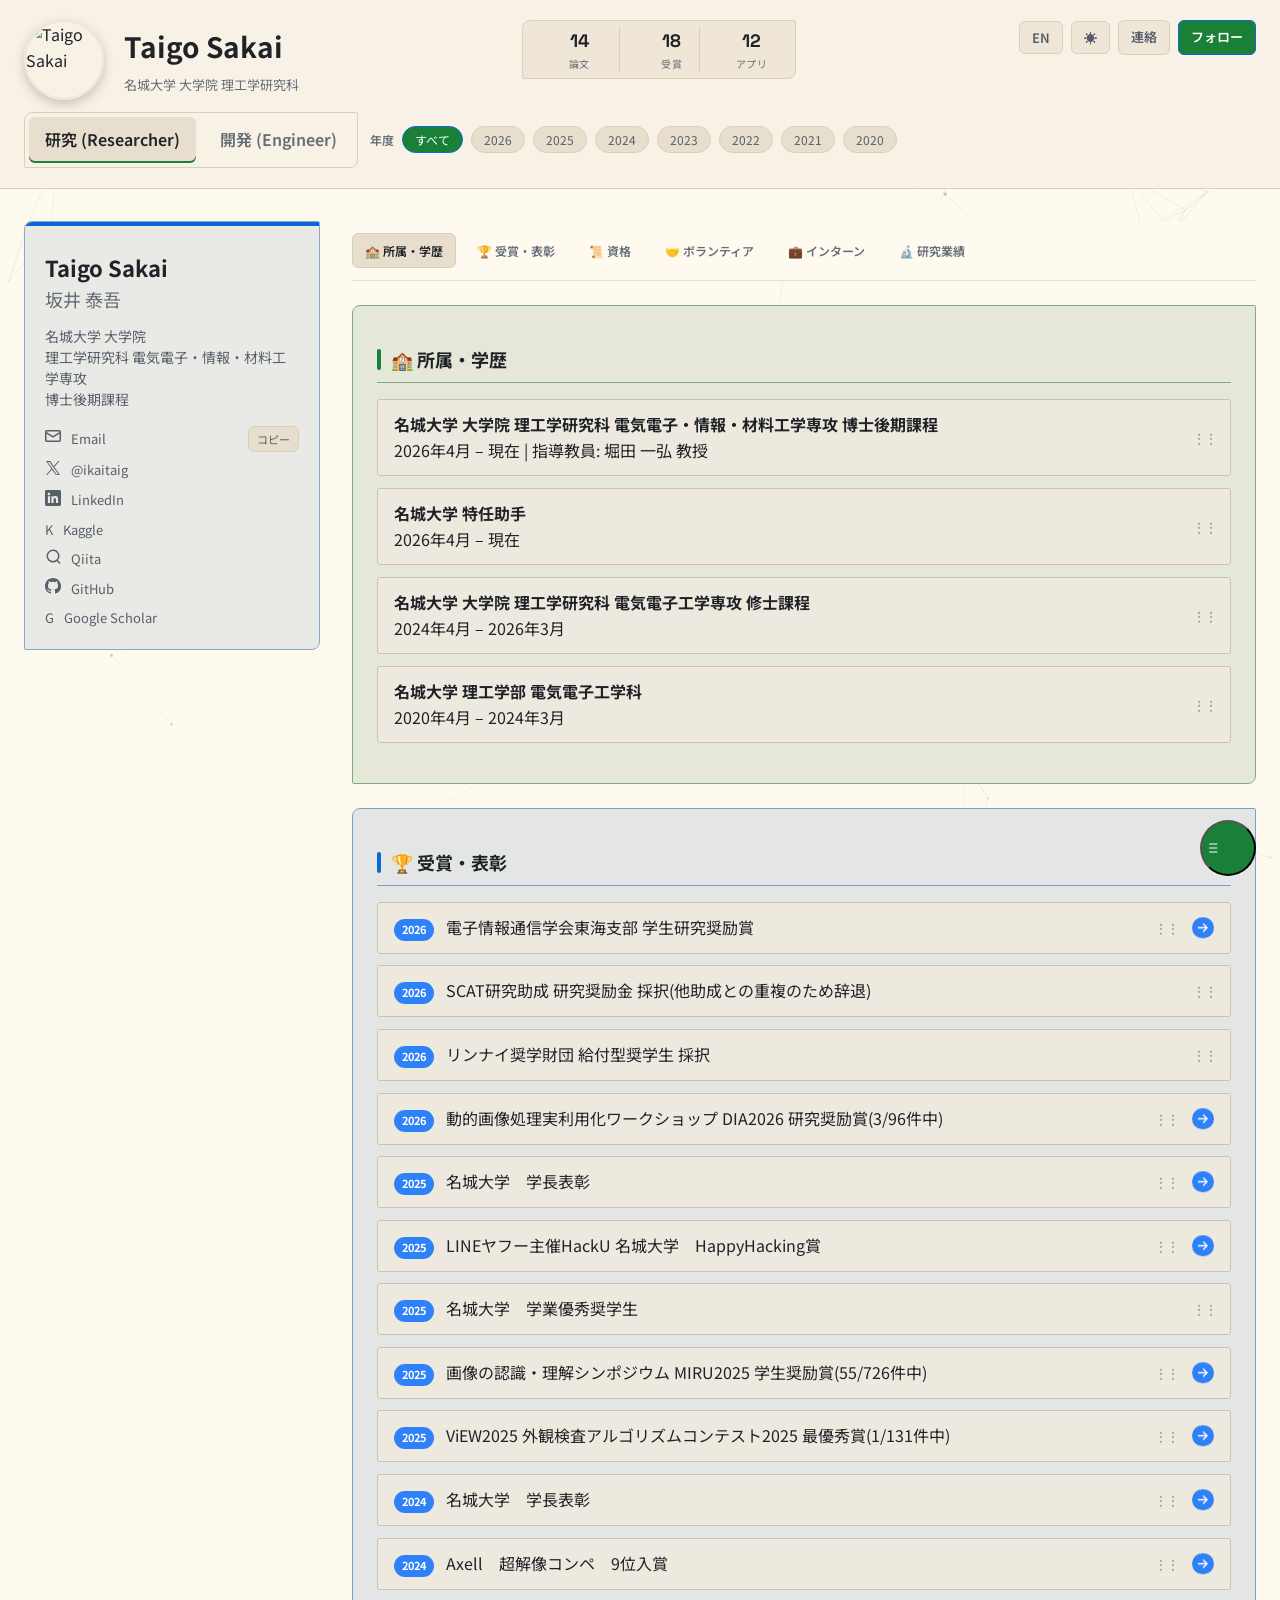
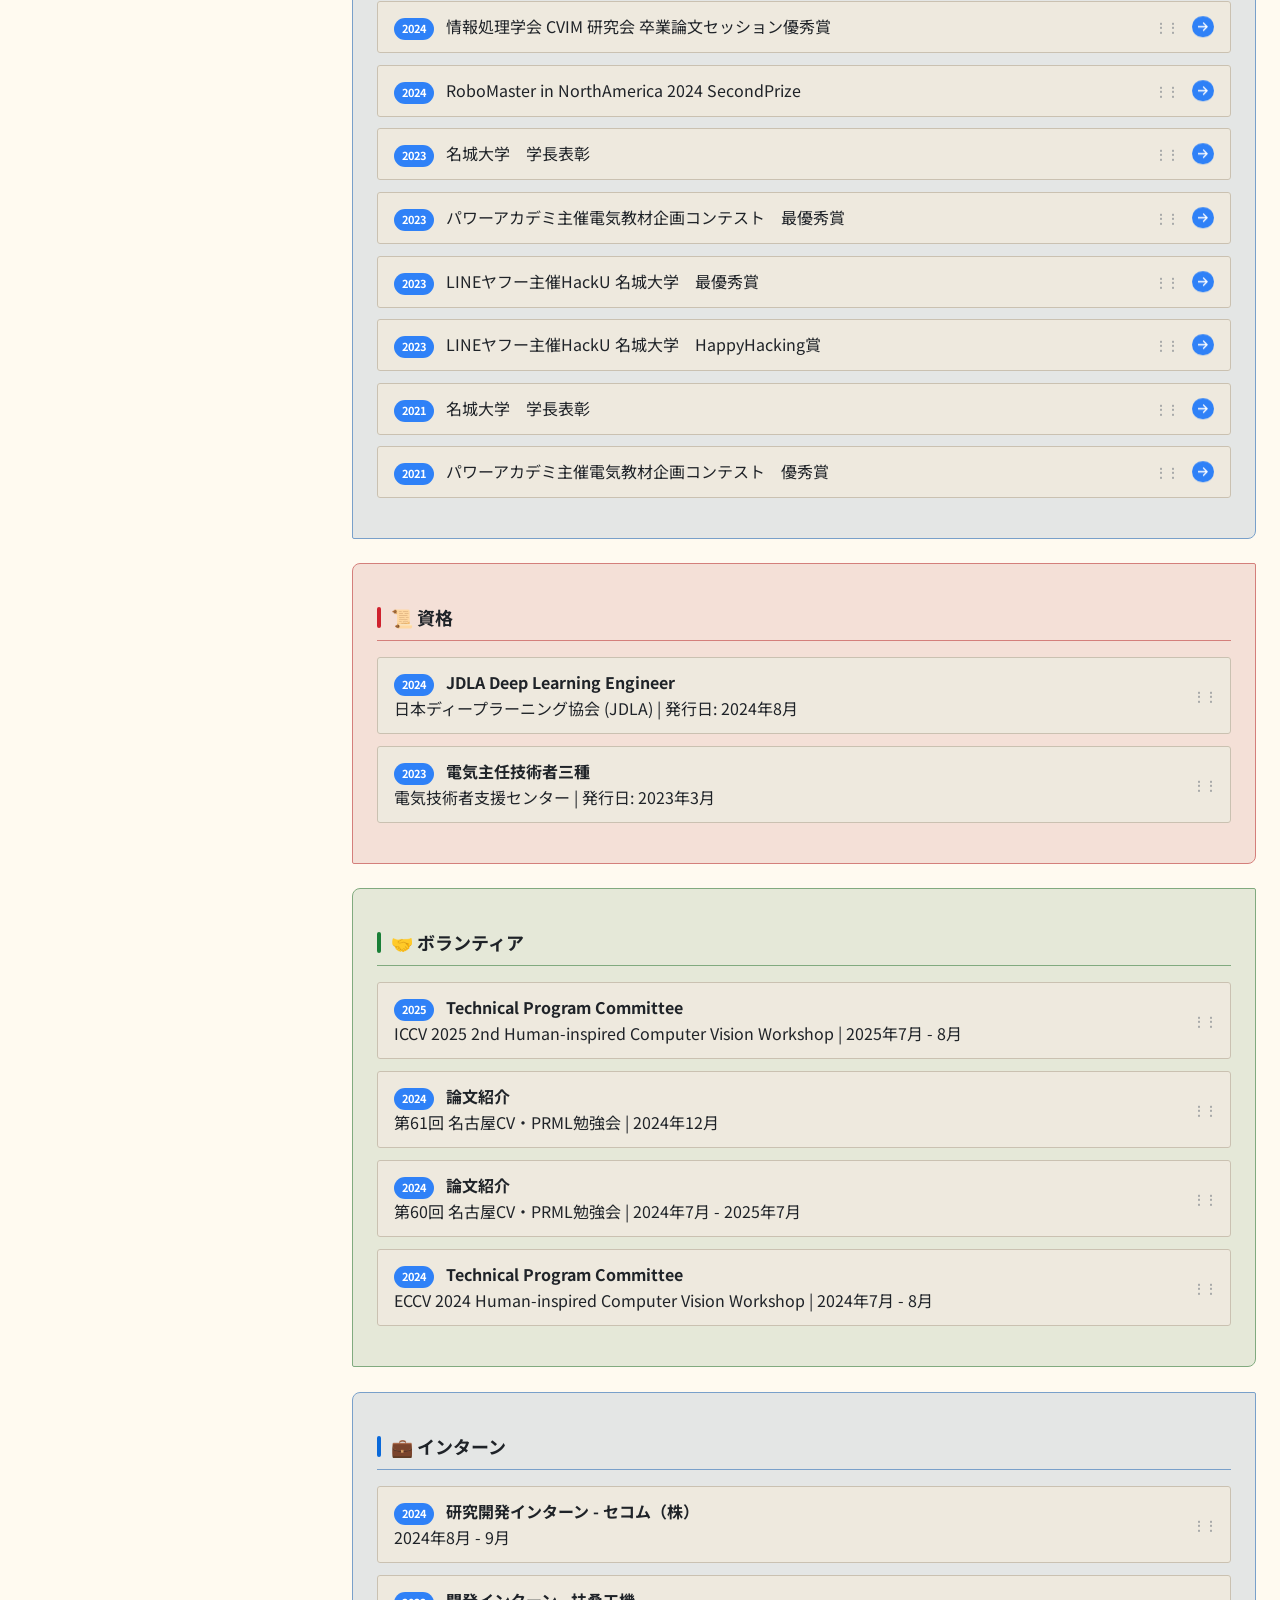
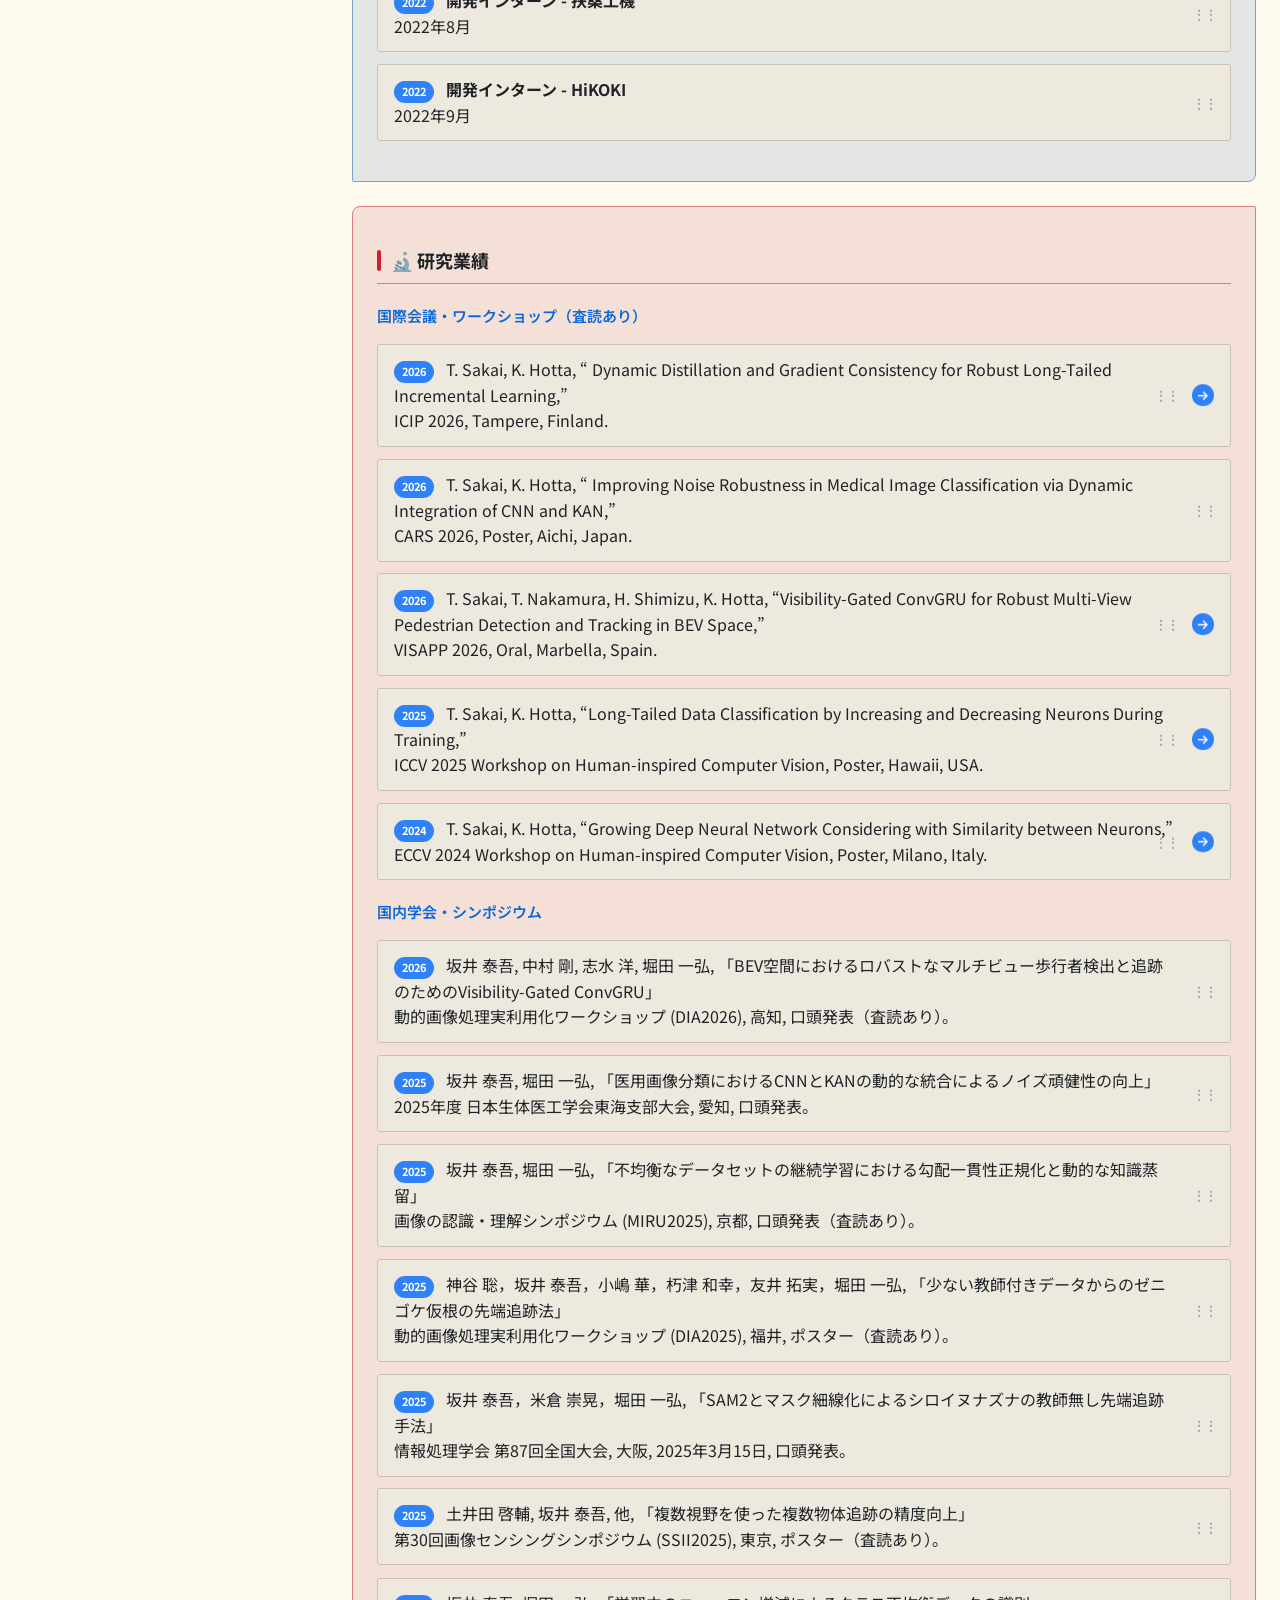
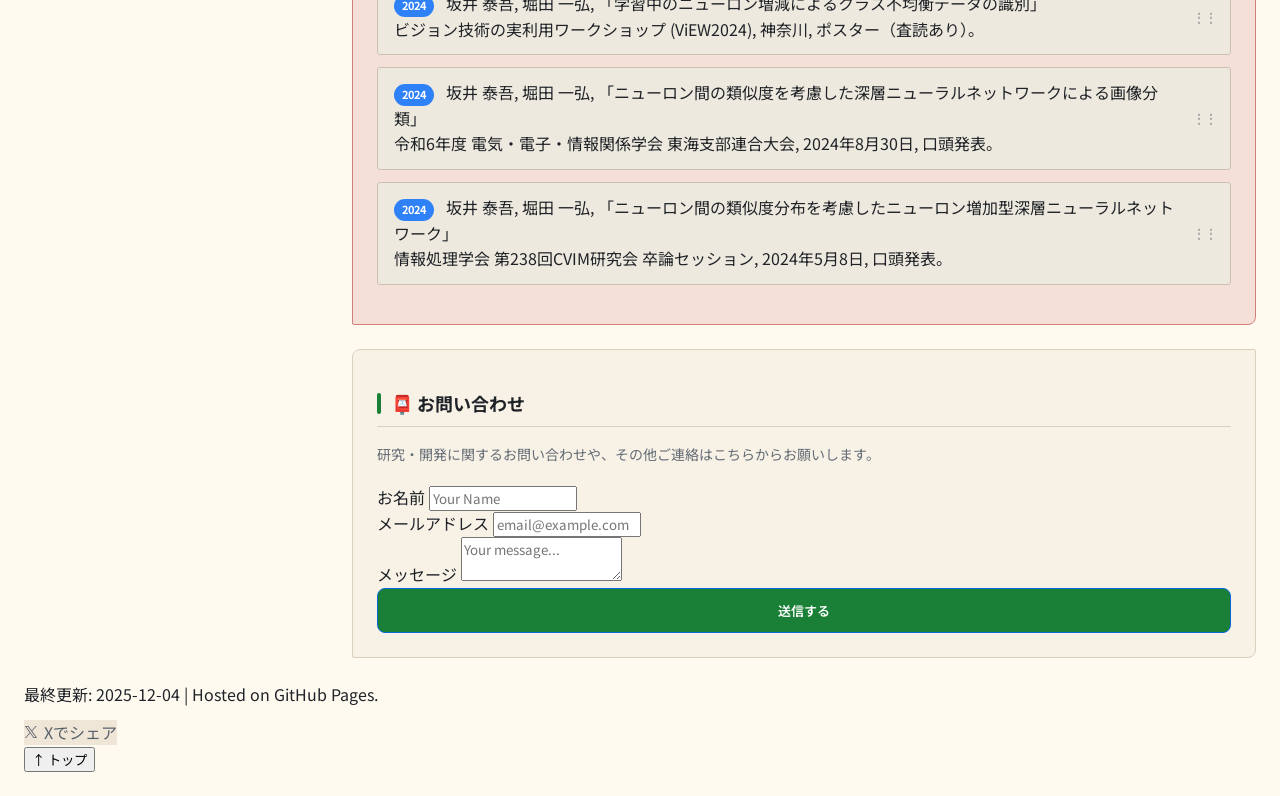
==== commit 05589f9b: "Update index.html" ====
--- a/index.html
+++ b/index.html
@@ -258,7 +258,7 @@
               <ul class="repo-list">
                 <li data-year="2026">
                   <b lang="ja">名城大学 大学院 理工学研究科 電気電子・情報・材料工学専攻 博士後期課程</b>
-                  <b lang="en">Meijo University Graduate School, Ph.D. Program</b>
+                  <b lang="en">Meijo University Graduate School, Ph.D. Student</b>
                   <div class="muted">
                     <span lang="ja">2026年4月 – 現在 | 指導教員: 堀田 一弘 教授</span>
                     <span lang="en">Apr. 2026 – Present | Advisor: Prof. Kazuhiro Hotta</span>
@@ -274,7 +274,7 @@
                 </li>
                 <li data-year="2024">
                   <b lang="ja">名城大学 大学院 理工学研究科 電気電子工学専攻 修士課程</b>
-                  <b lang="en">Meijo University Graduate School, Master's Program</b>
+                  <b lang="en">Meijo University Graduate School, Master's Student</b>
                   <div class="muted">
                     <span lang="ja">2024年4月 – 2026年3月</span>
                     <span lang="en">Apr. 2024 – Mar. 2026</span>
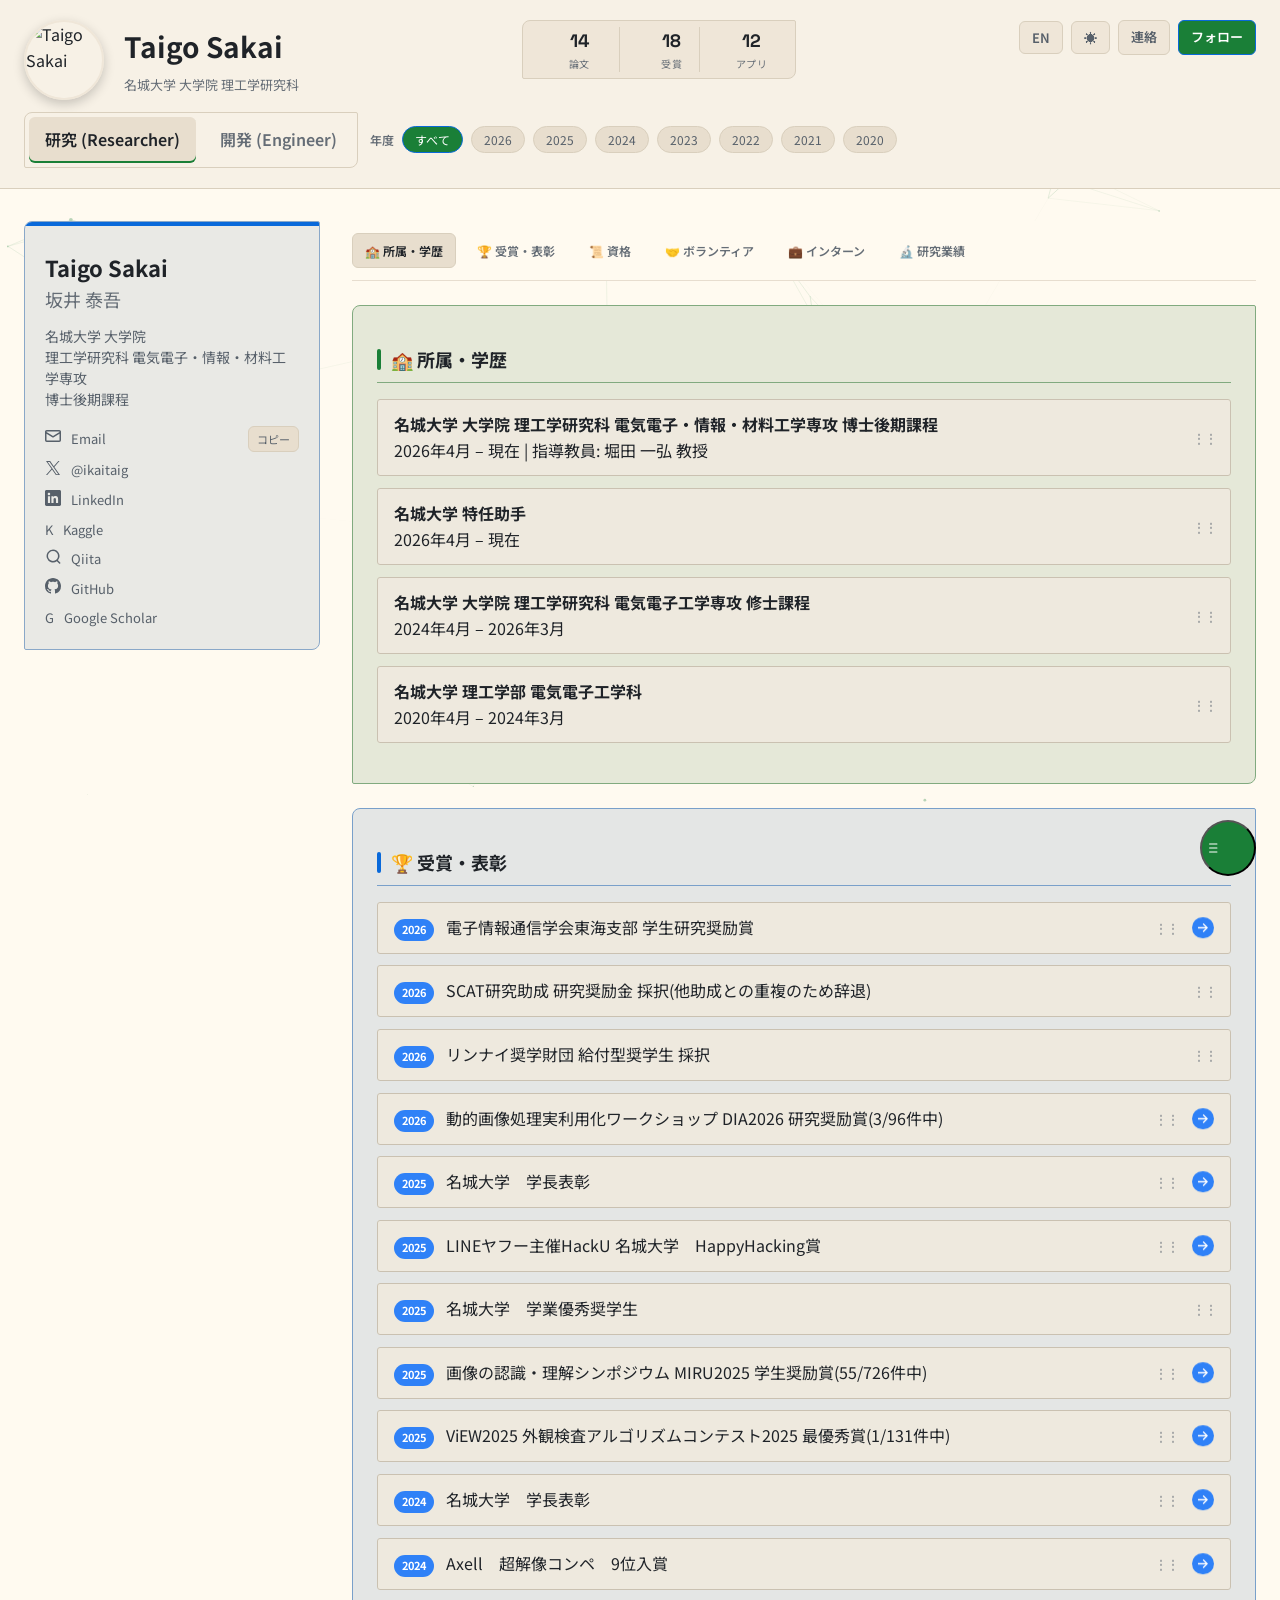
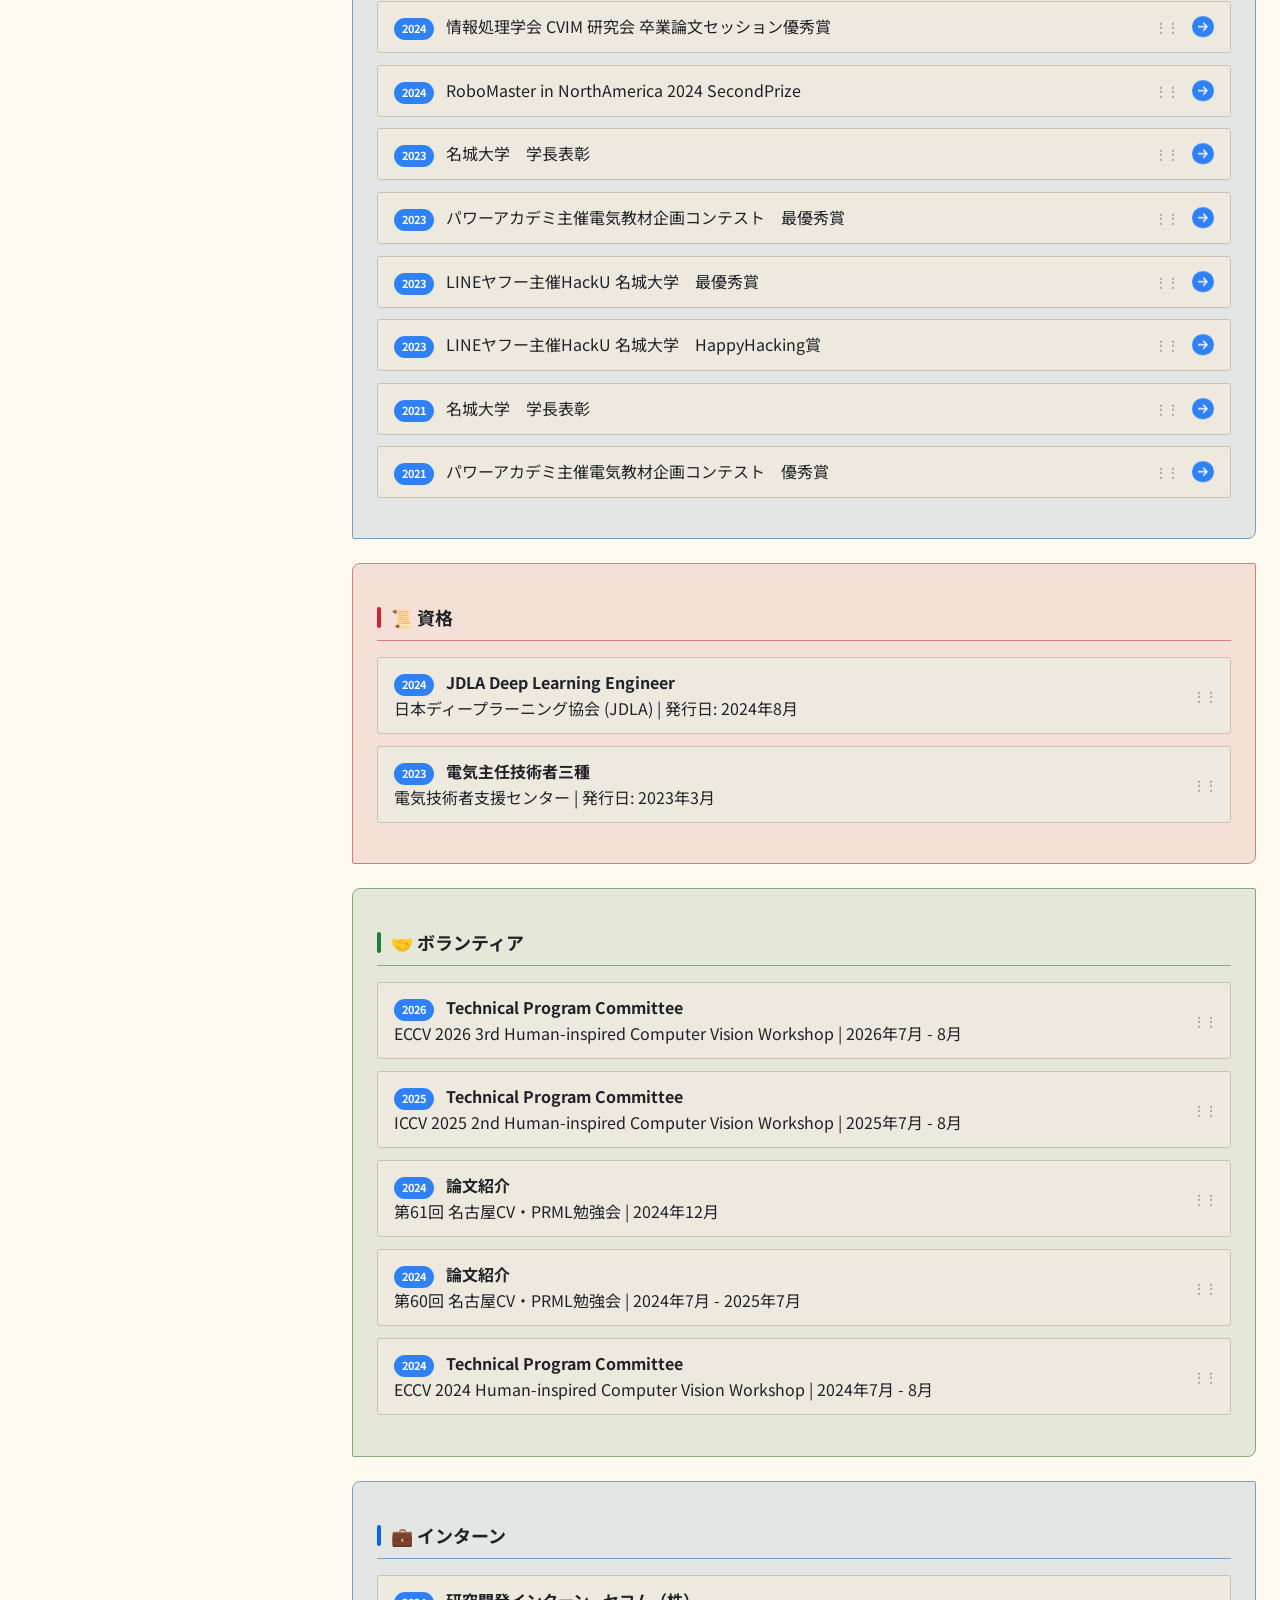
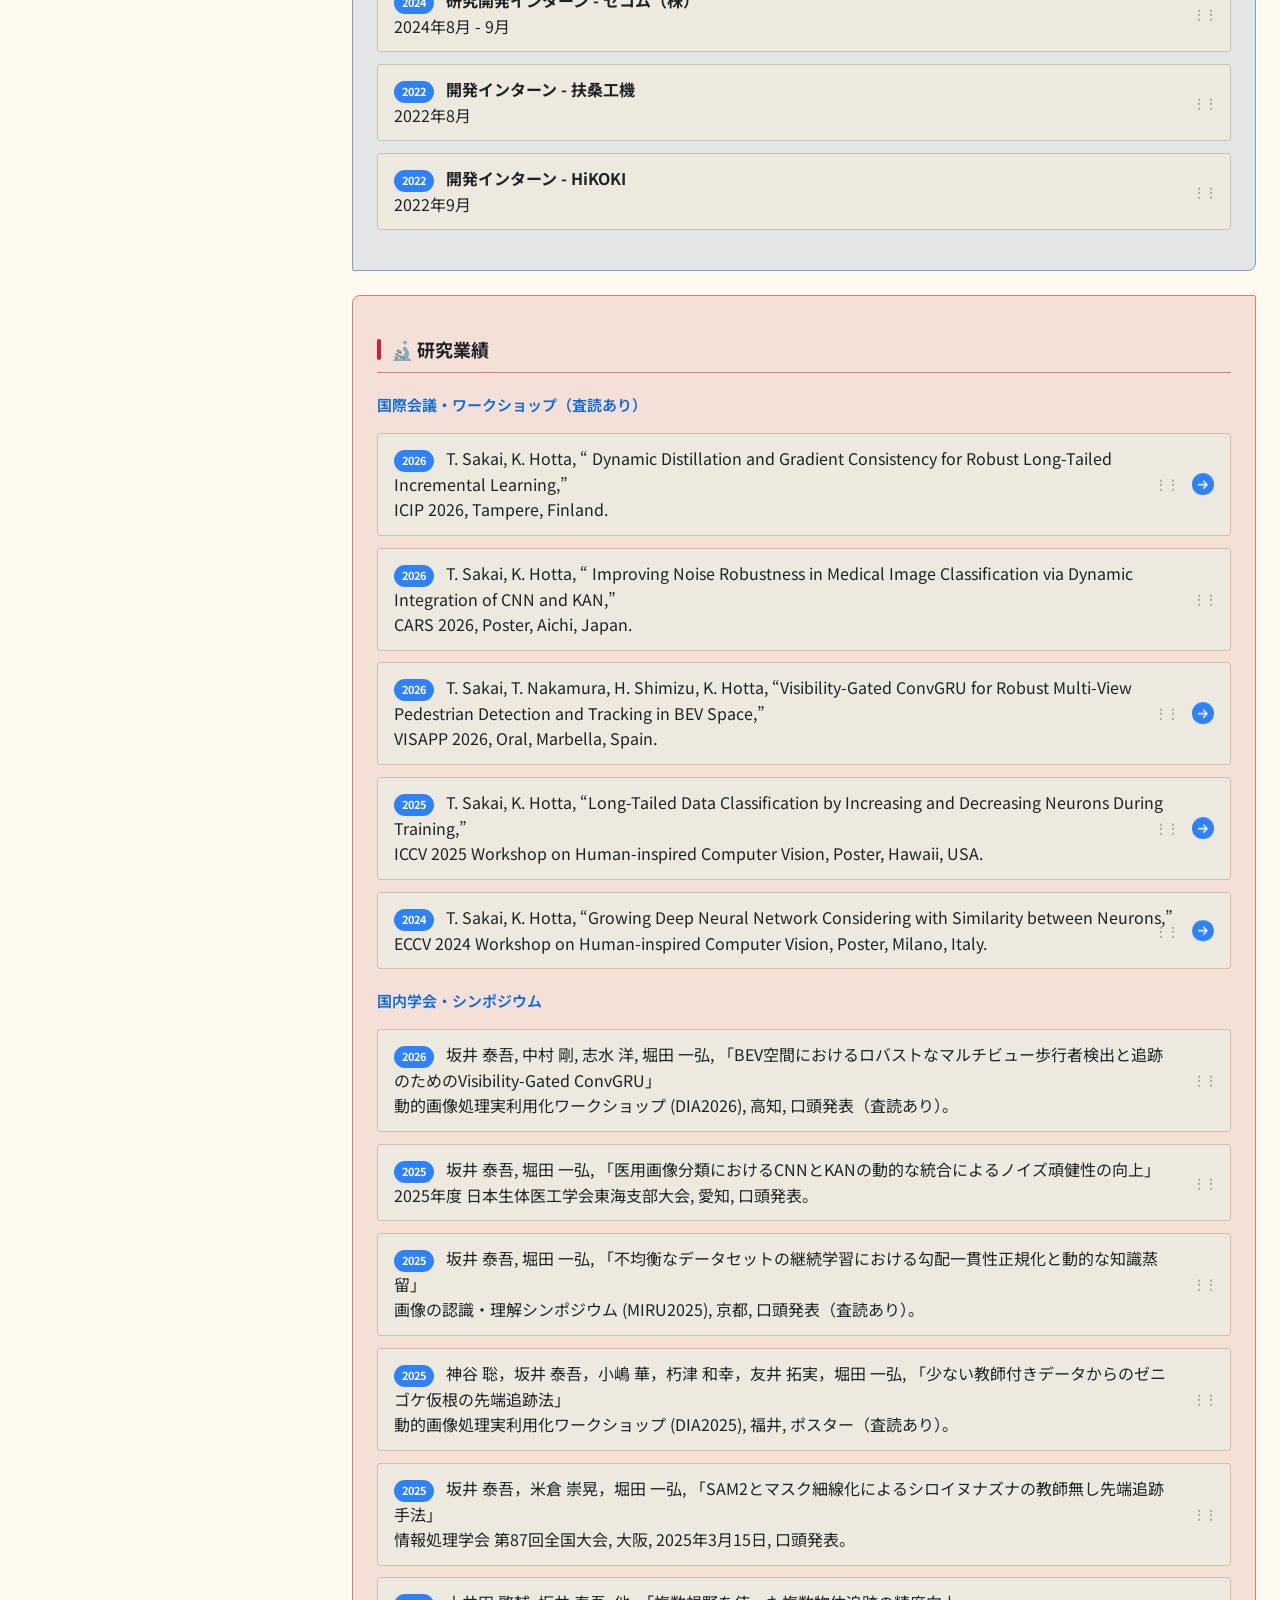
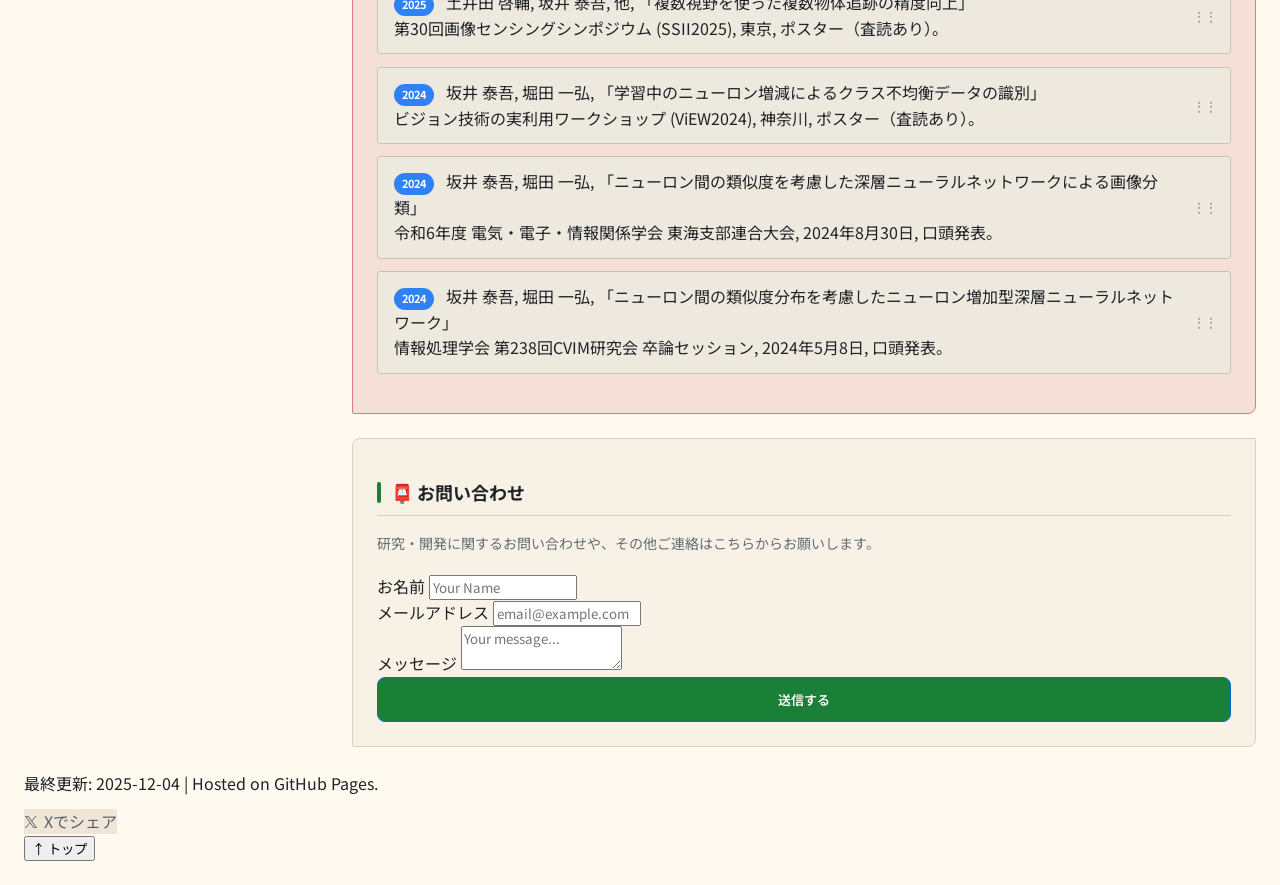
==== commit cbb2ea80: "Add 2026 Technical Program Committee event details" ====
--- a/index.html
+++ b/index.html
@@ -424,6 +424,13 @@
                 <span lang="en">🤝 Volunteer</span>
               </h2>
               <ul class="repo-list">
+                <li data-year="2026">
+                  <span class="badge-year">2026</span> <b>Technical Program Committee</b>
+                  <div class="muted">
+                    <span lang="ja">ECCV 2026 3rd Human-inspired Computer Vision Workshop | 2026年7月 - 8月</span>
+                    <span lang="en">ECCV 2026 3rd Human-inspired Computer Vision Workshop | Jul. 2026 - Aug. 2025</span>
+                  </div>
+                </li>
                 <li data-year="2025">
                   <span class="badge-year">2025</span> <b>Technical Program Committee</b>
                   <div class="muted">
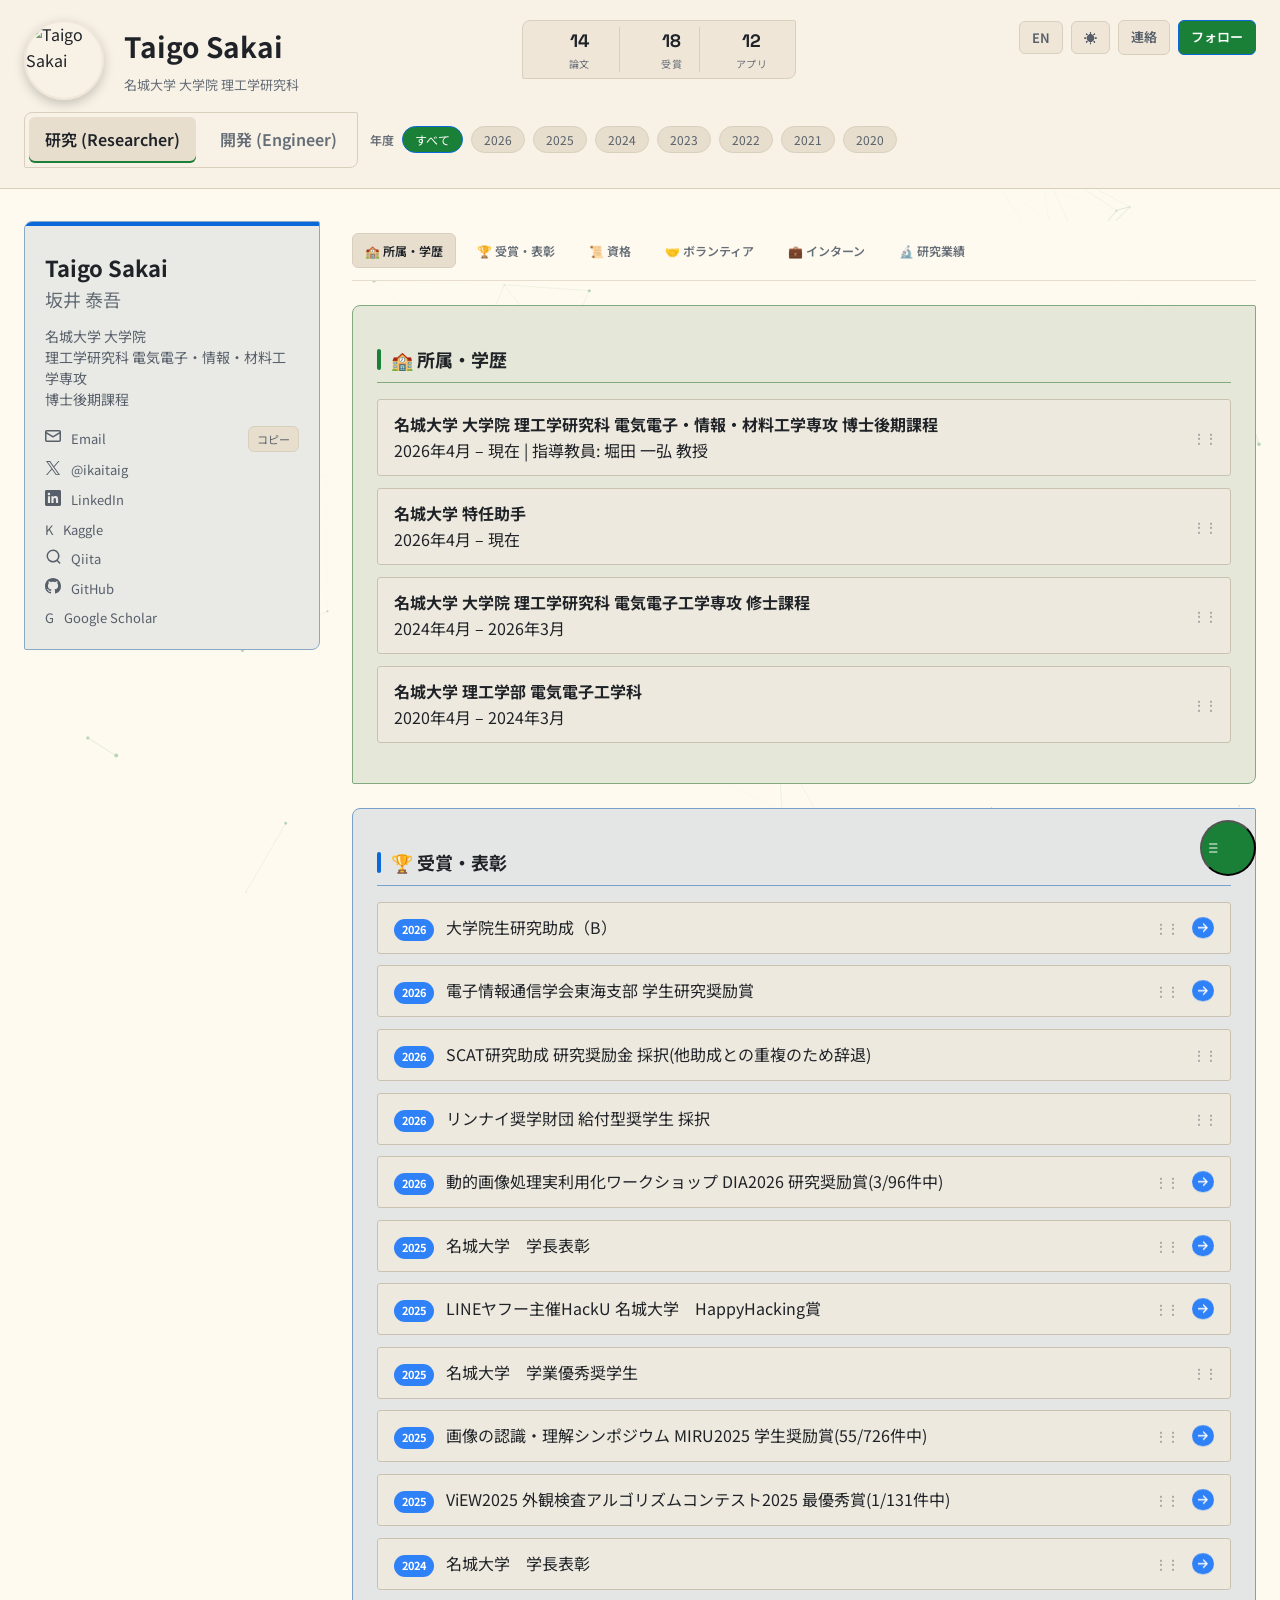
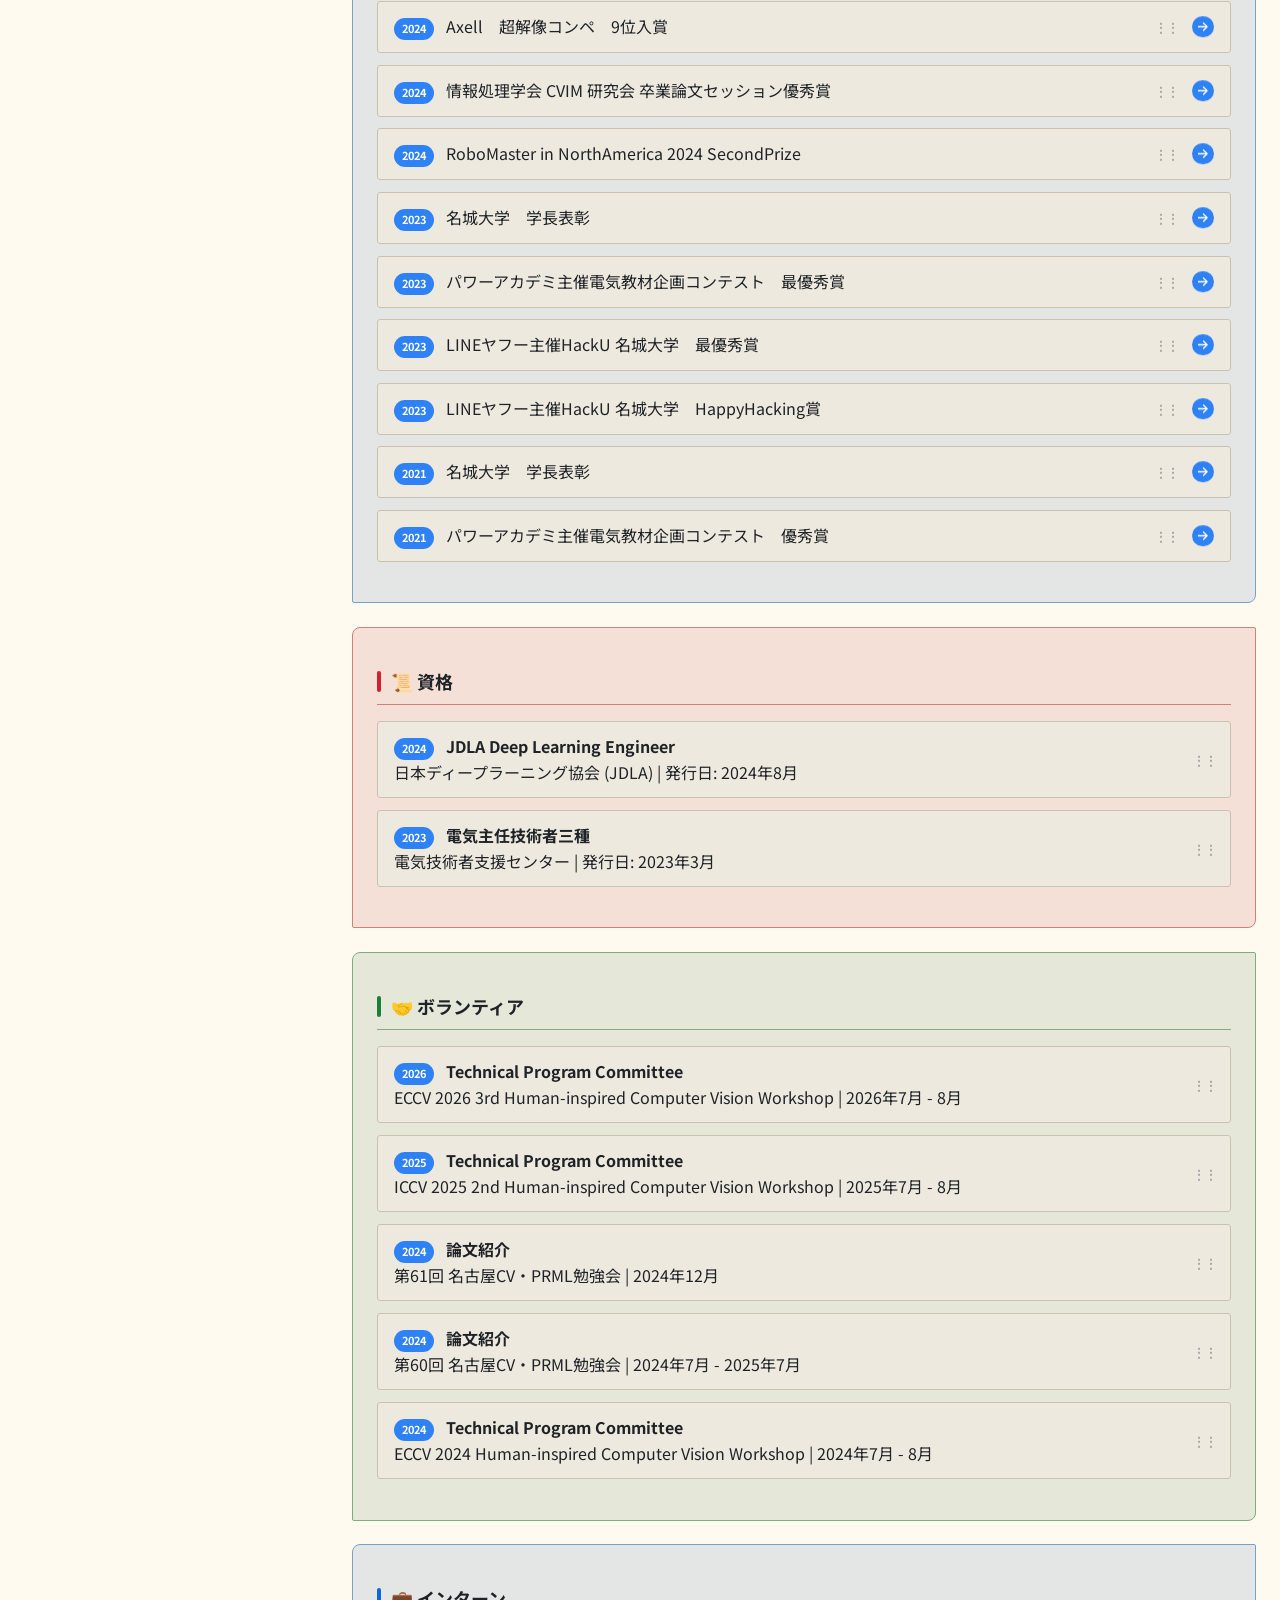
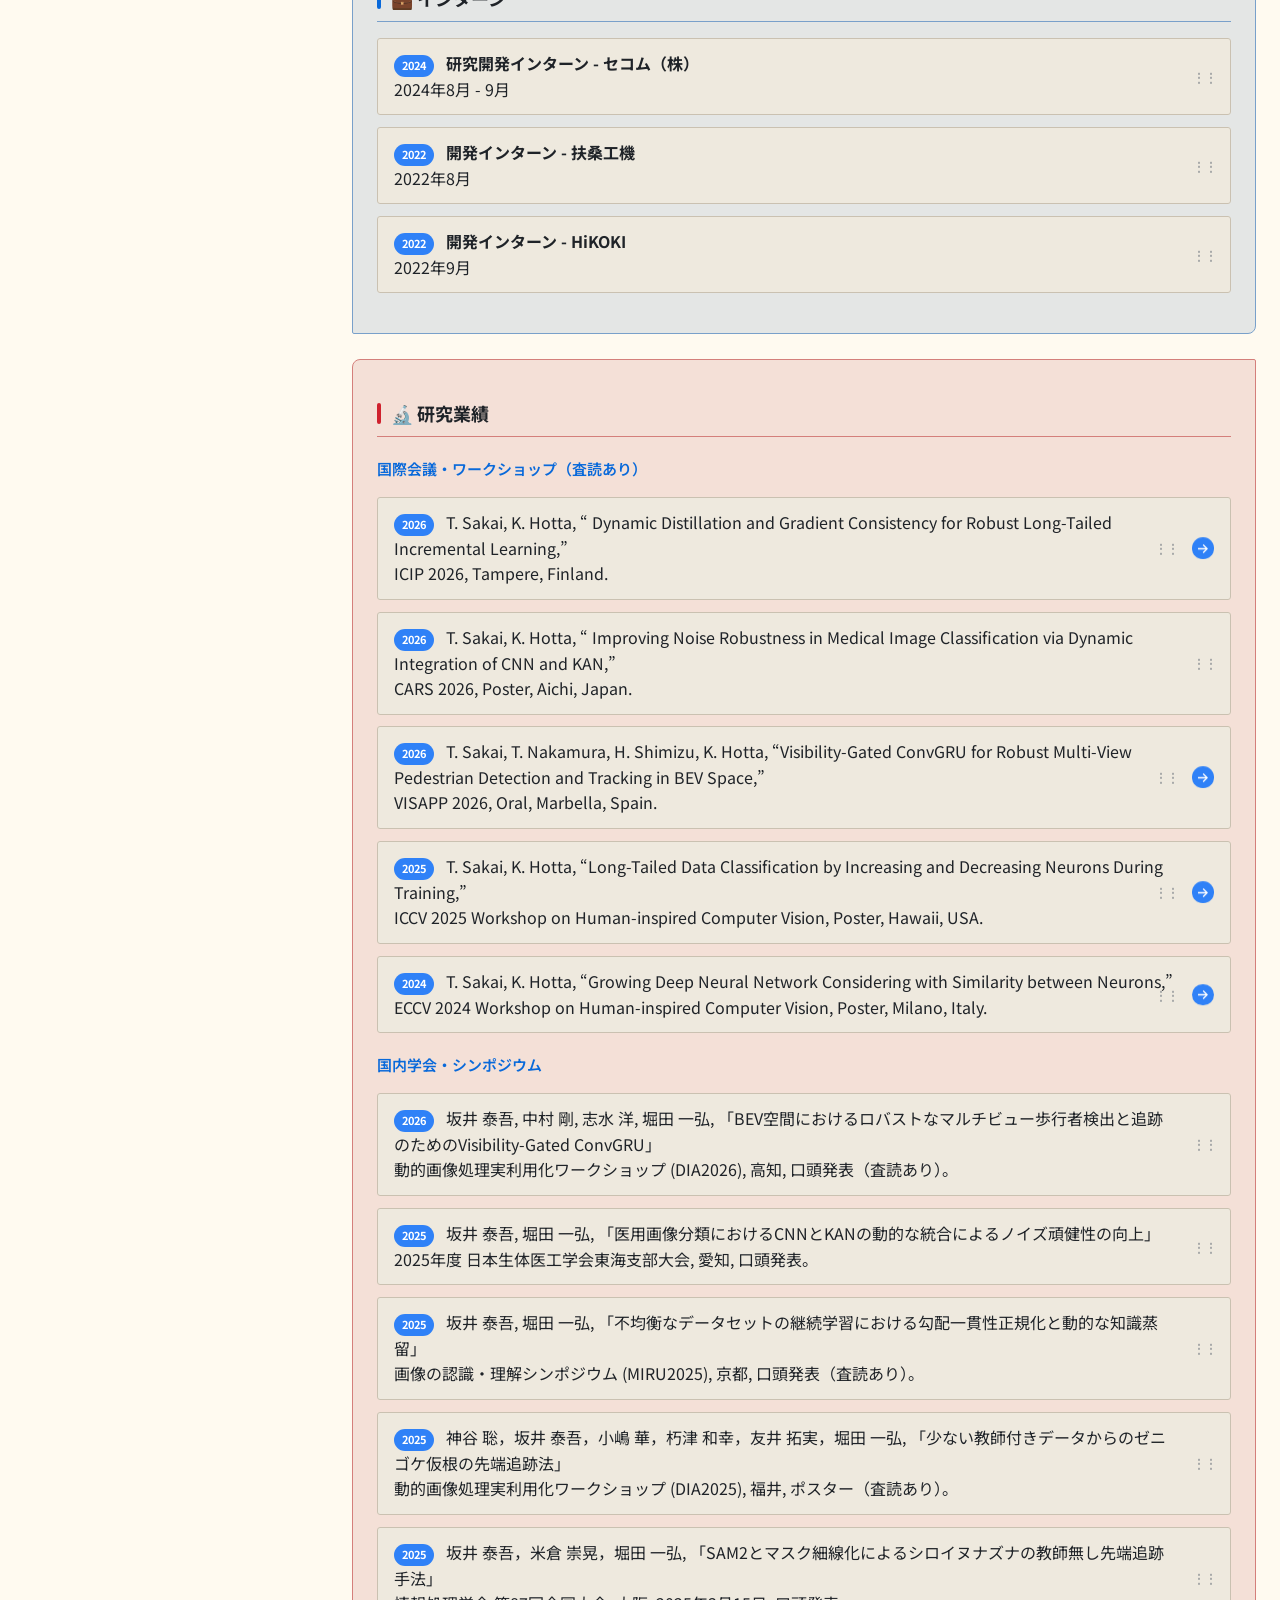
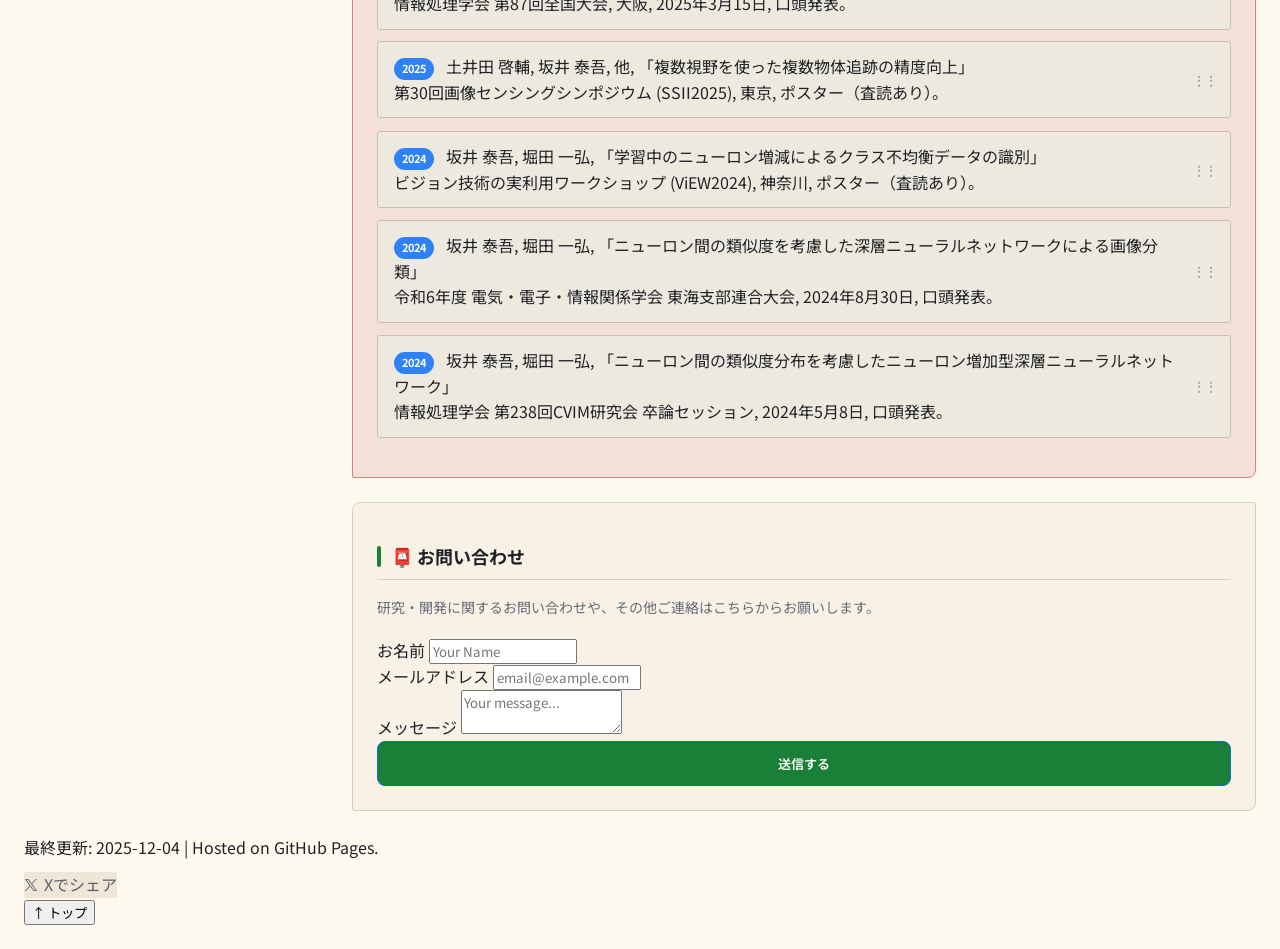
==== commit a7307864: "Update index.html" ====
--- a/index.html
+++ b/index.html
@@ -298,6 +298,11 @@
               </h2>
               <ul class="repo-list">
                 <li data-year="2026"><span class="badge-year">2026</span>
+                  <span lang="ja">大学院生研究助成（B）</span>
+                  <span lang="en">Research Grant for Graduate Students (B)</span>
+                  <a class="link-arrow" href="https://www.meijo-u.ac.jp/academics/education/gp/graduate_support.html" aria-label="関連リンク"></a>
+                </li>
+                <li data-year="2026"><span class="badge-year">2026</span>
                   <span lang="ja">電子情報通信学会東海支部 学生研究奨励賞</span>
                   <span lang="en">IEICE Tokai Branch Student Research Encouragement Award</span>
                   <a class="link-arrow" href="https://www.tc-iaip.org/dia/2026/index.html" aria-label="関連リンク"></a>
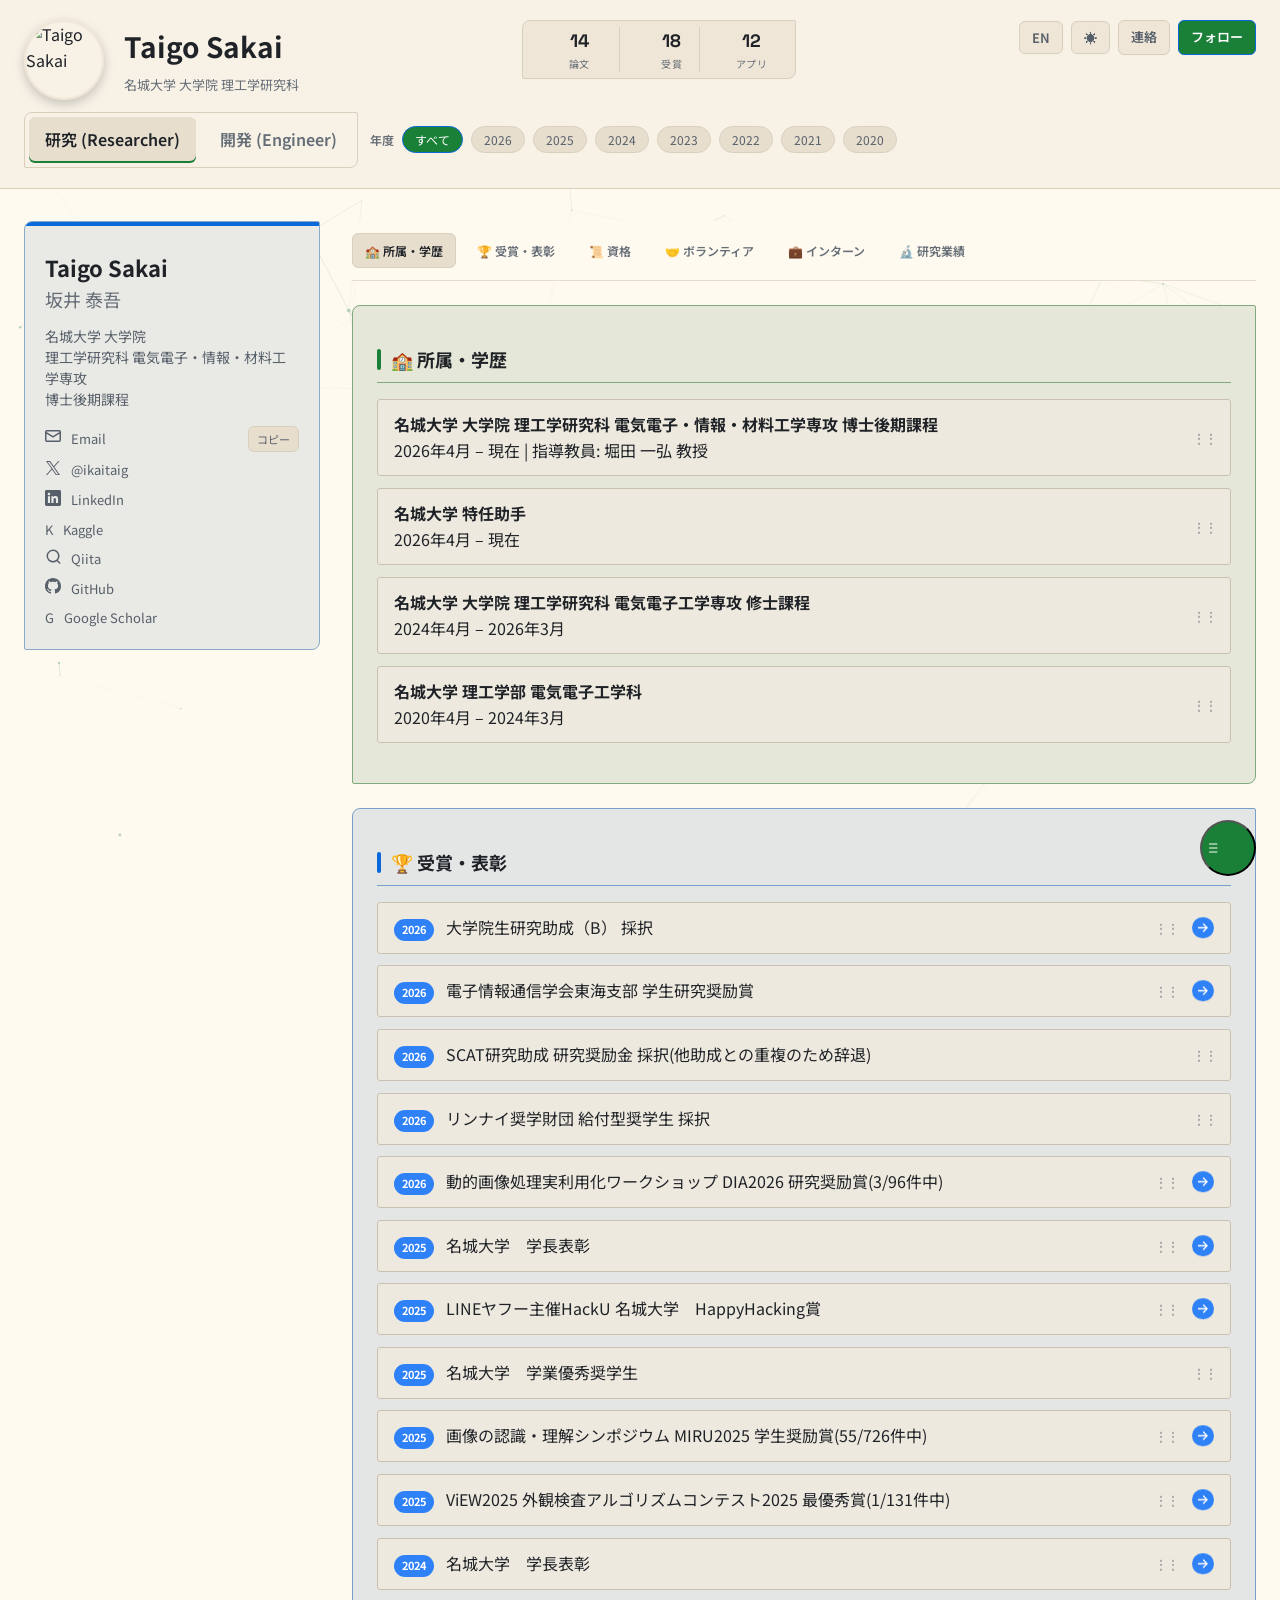
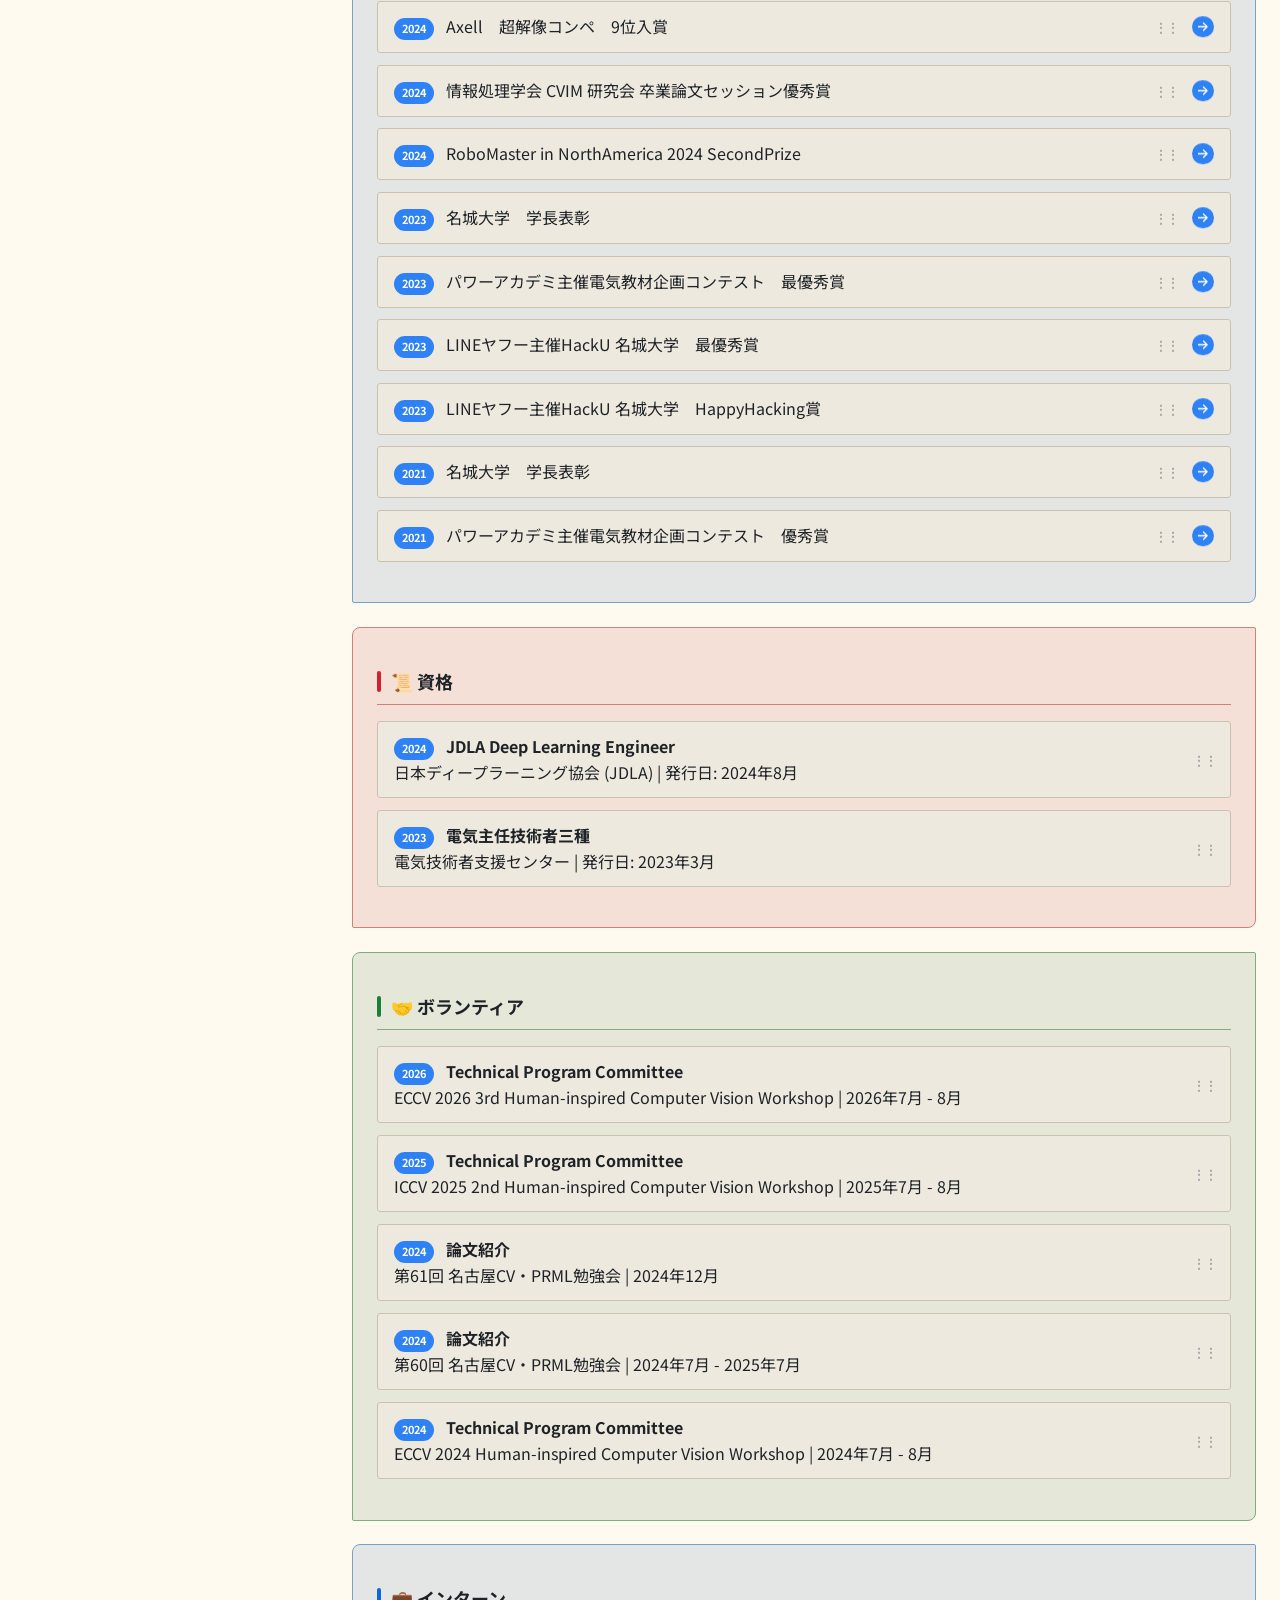
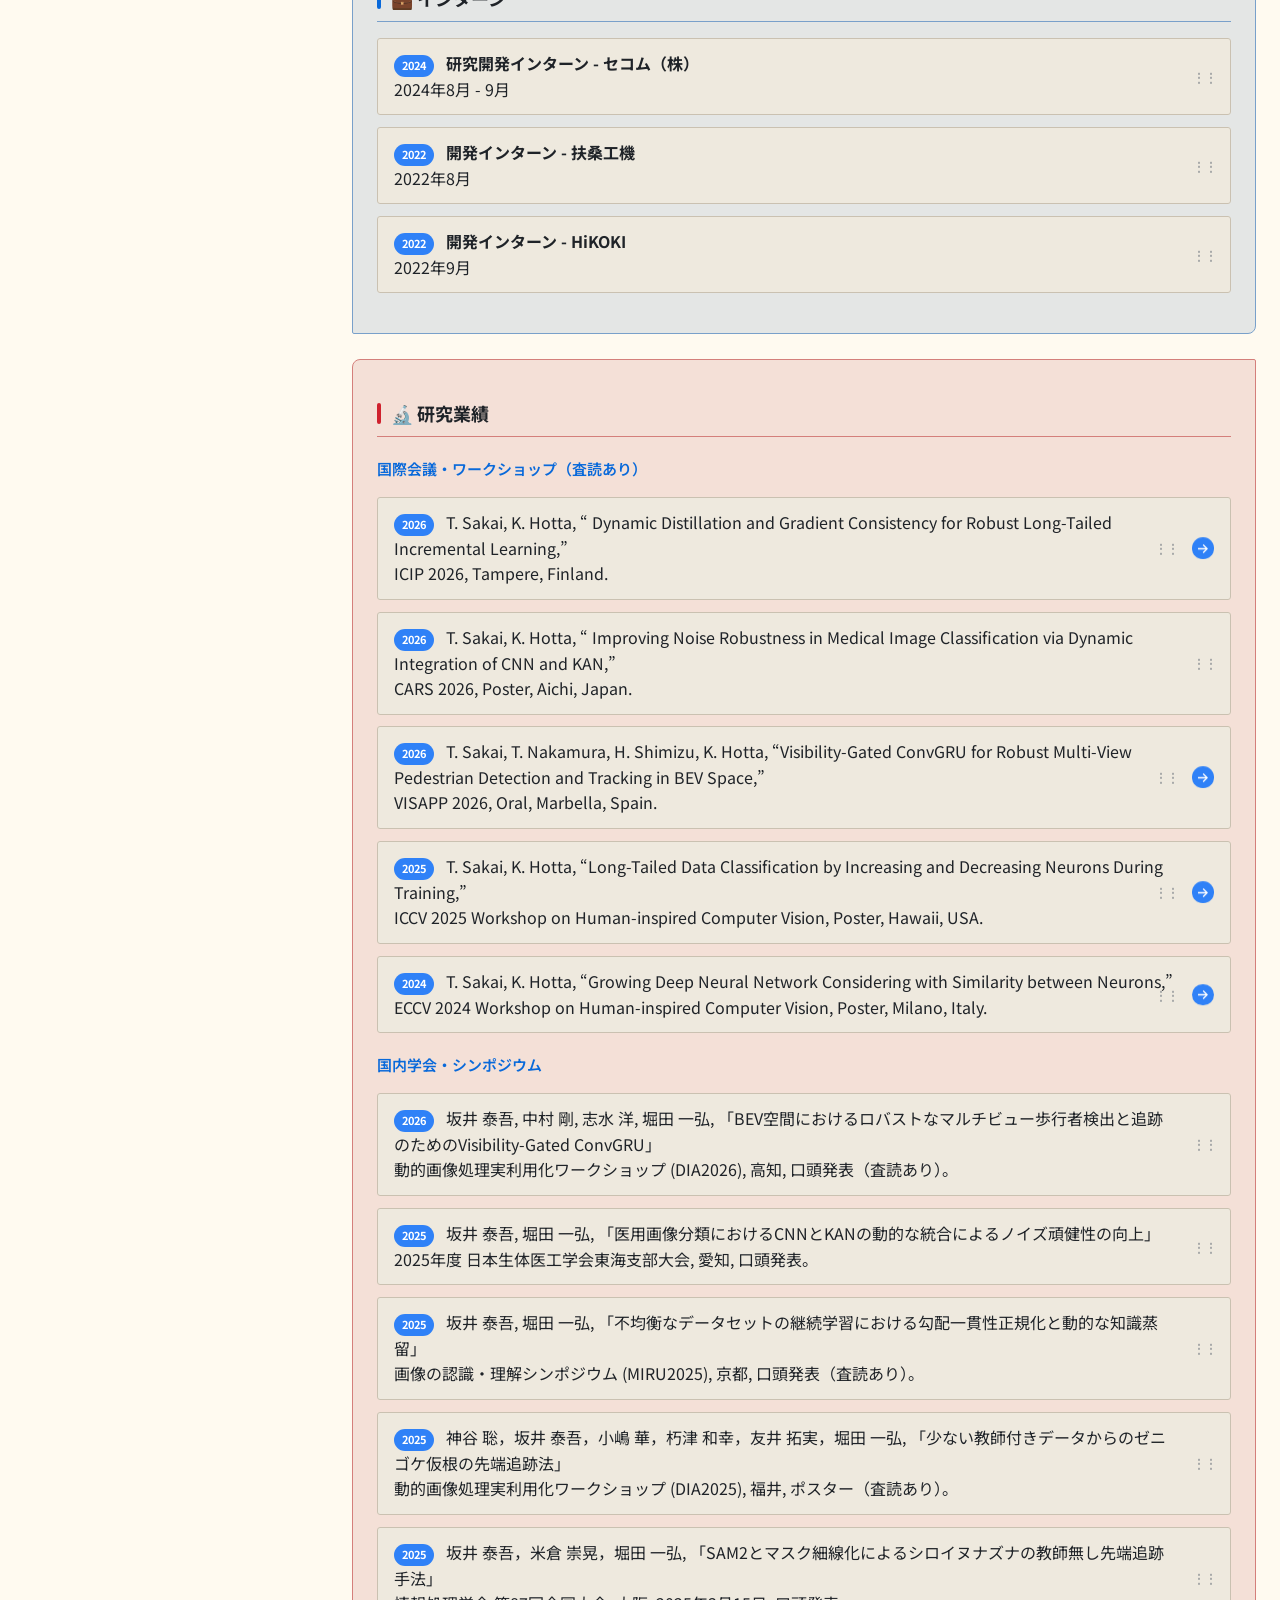
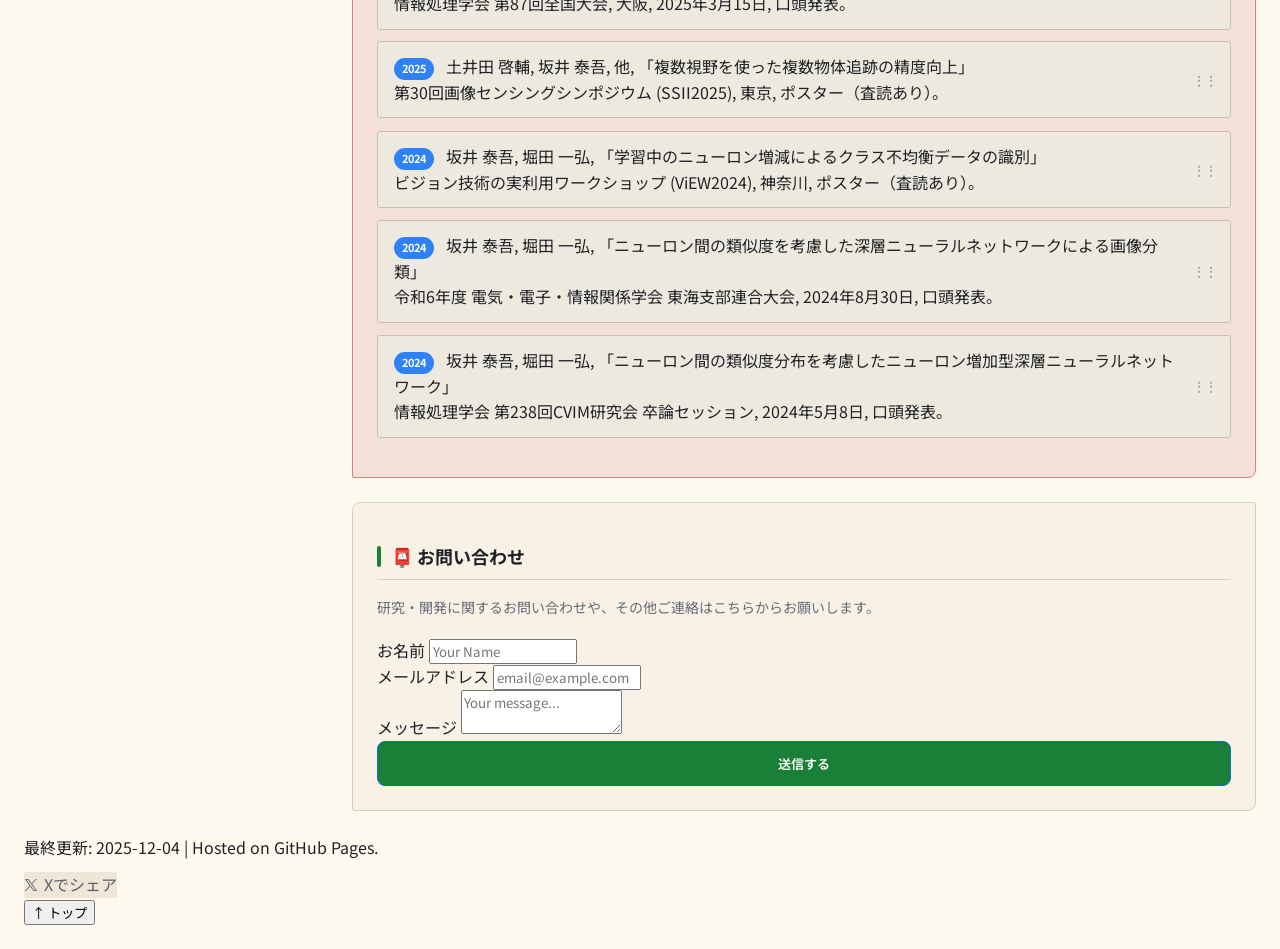
==== commit ba100237: "Update index.html" ====
--- a/index.html
+++ b/index.html
@@ -298,7 +298,7 @@
               </h2>
               <ul class="repo-list">
                 <li data-year="2026"><span class="badge-year">2026</span>
-                  <span lang="ja">大学院生研究助成（B）</span>
+                  <span lang="ja">大学院生研究助成（B） 採択</span>
                   <span lang="en">Research Grant for Graduate Students (B)</span>
                   <a class="link-arrow" href="https://www.meijo-u.ac.jp/academics/education/gp/graduate_support.html" aria-label="関連リンク"></a>
                 </li>
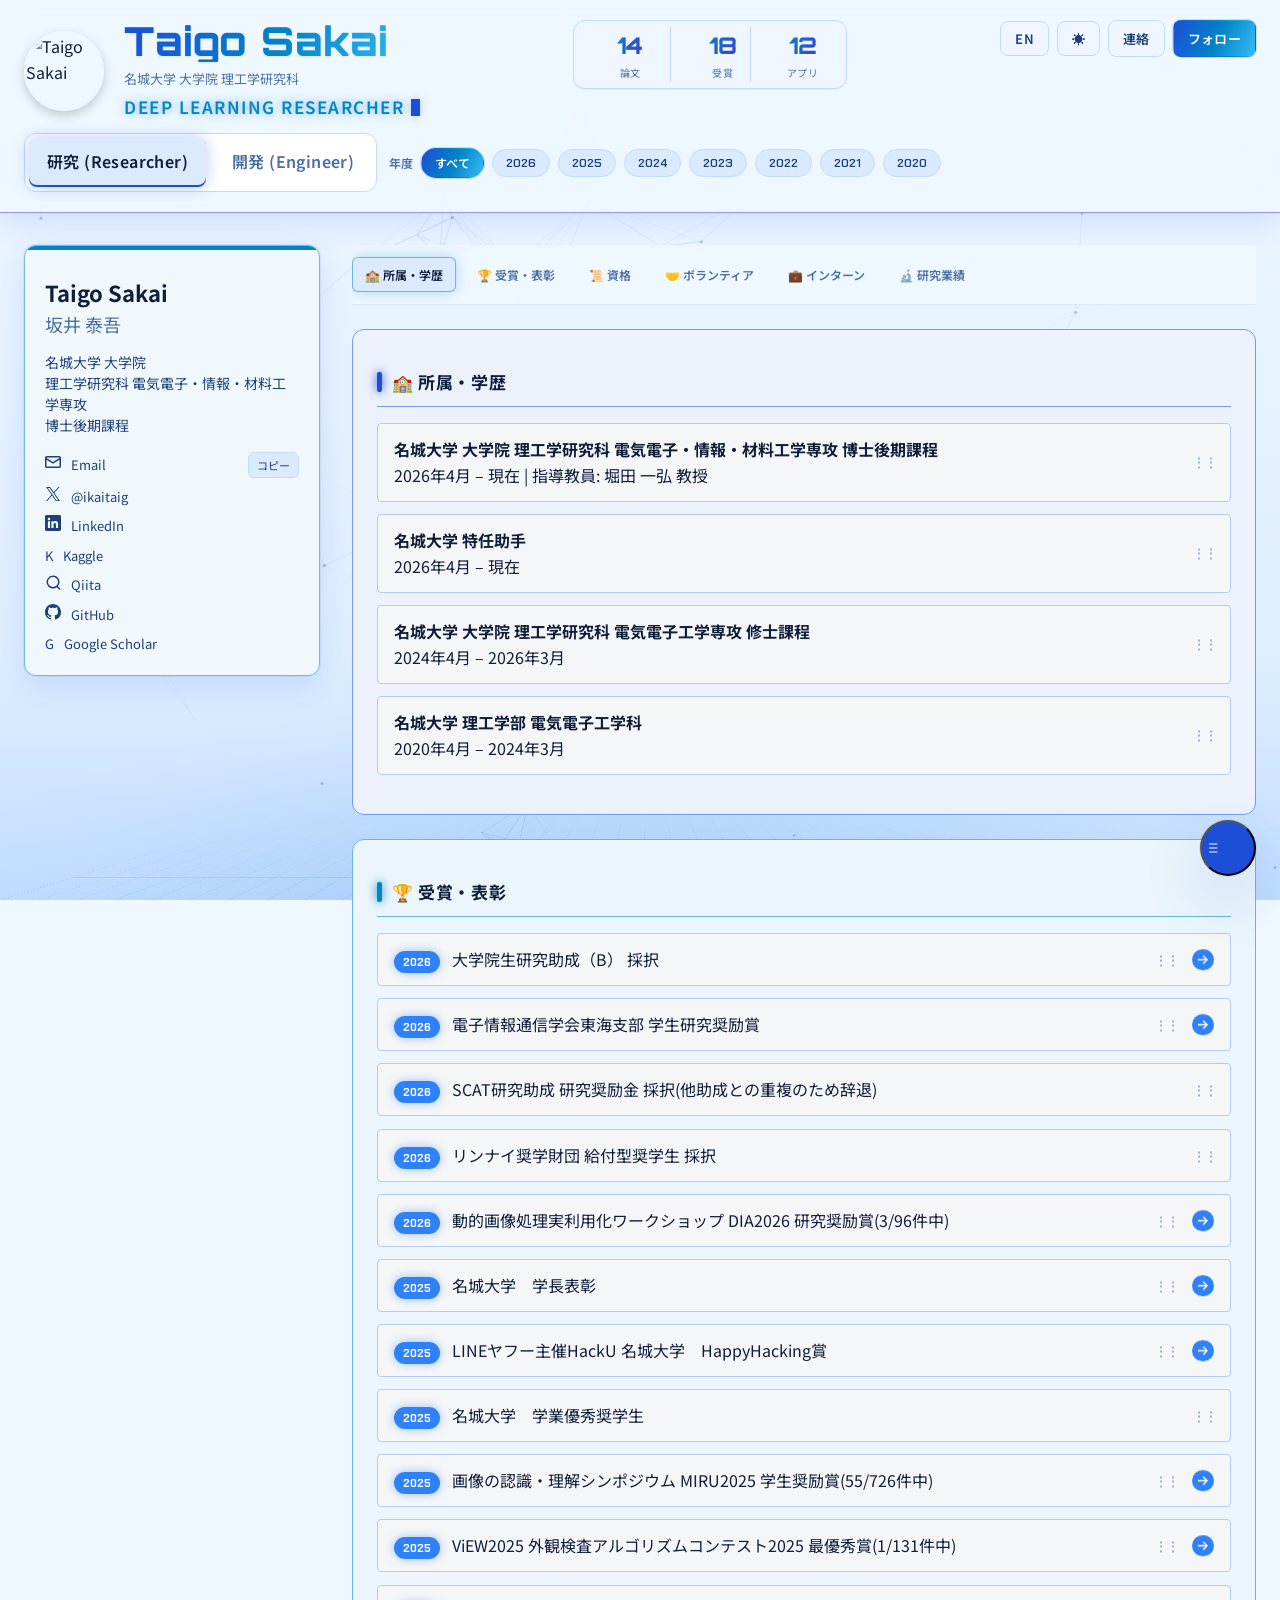
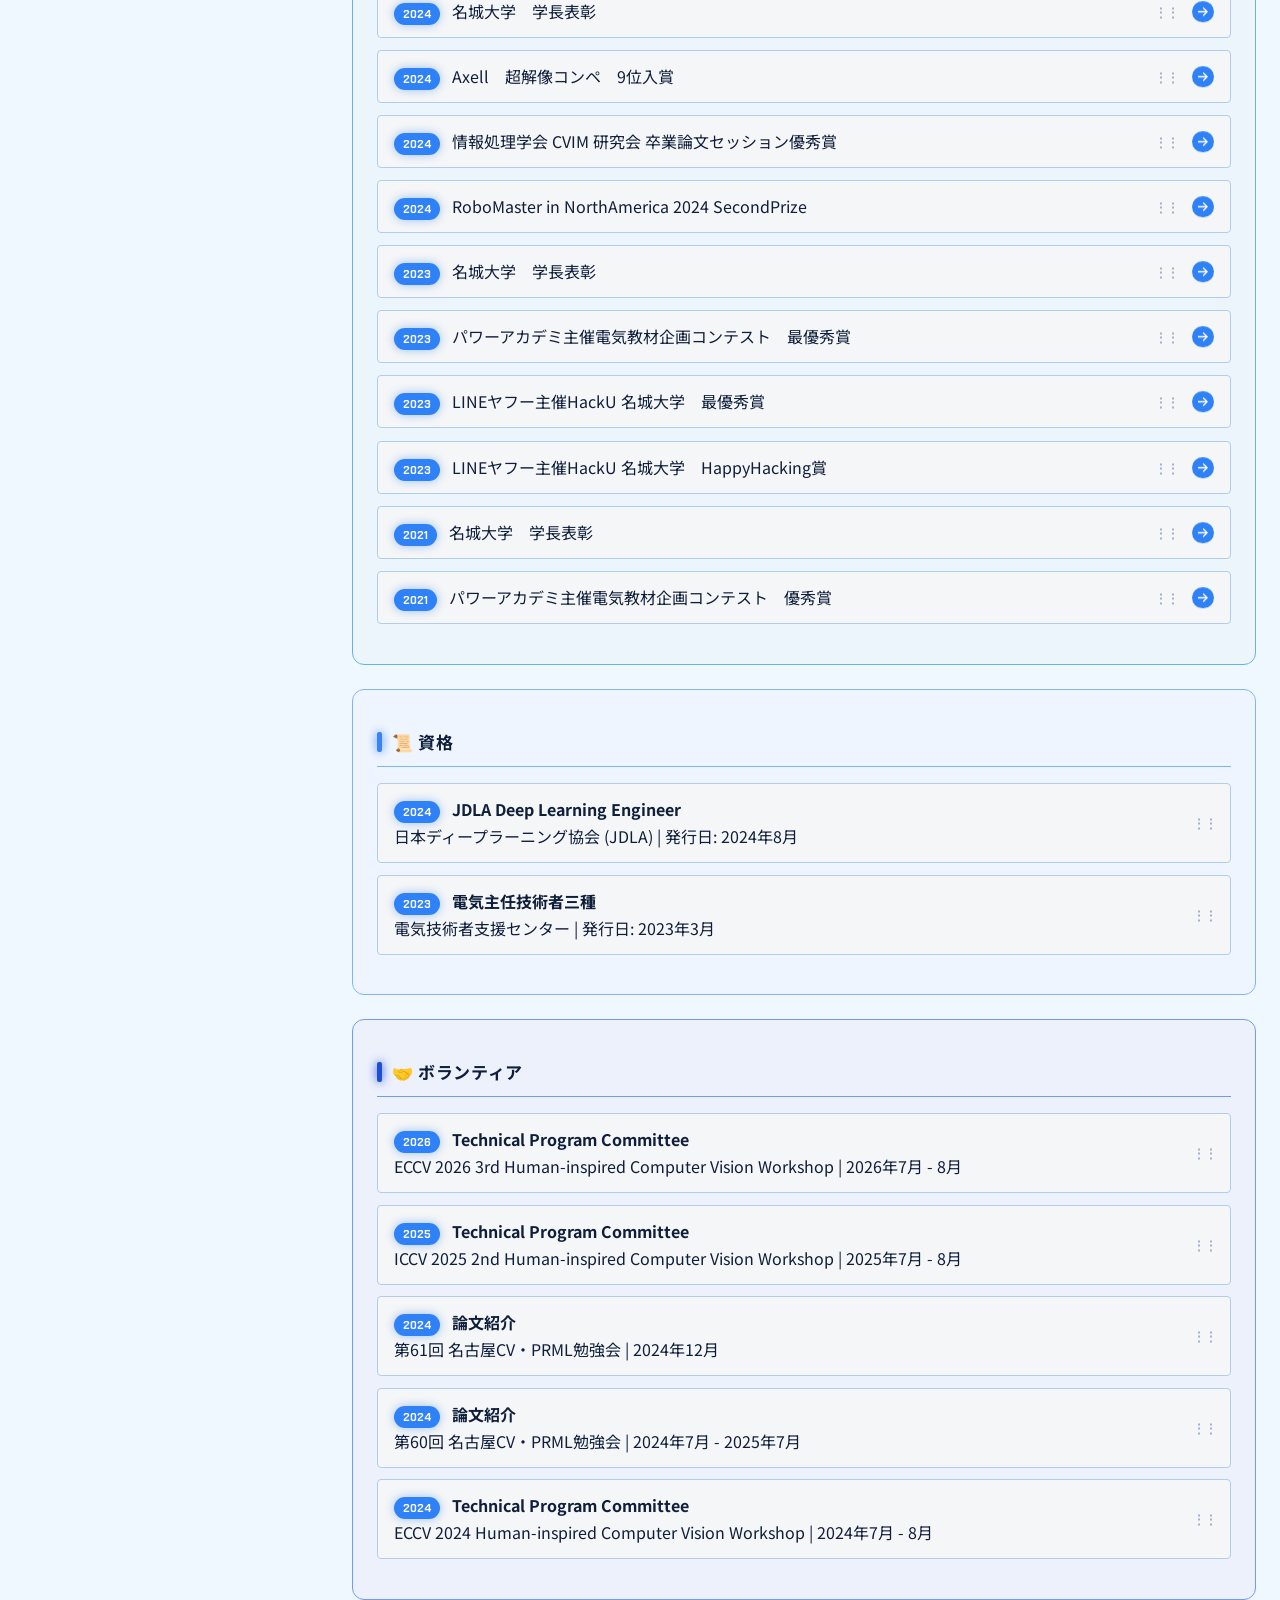
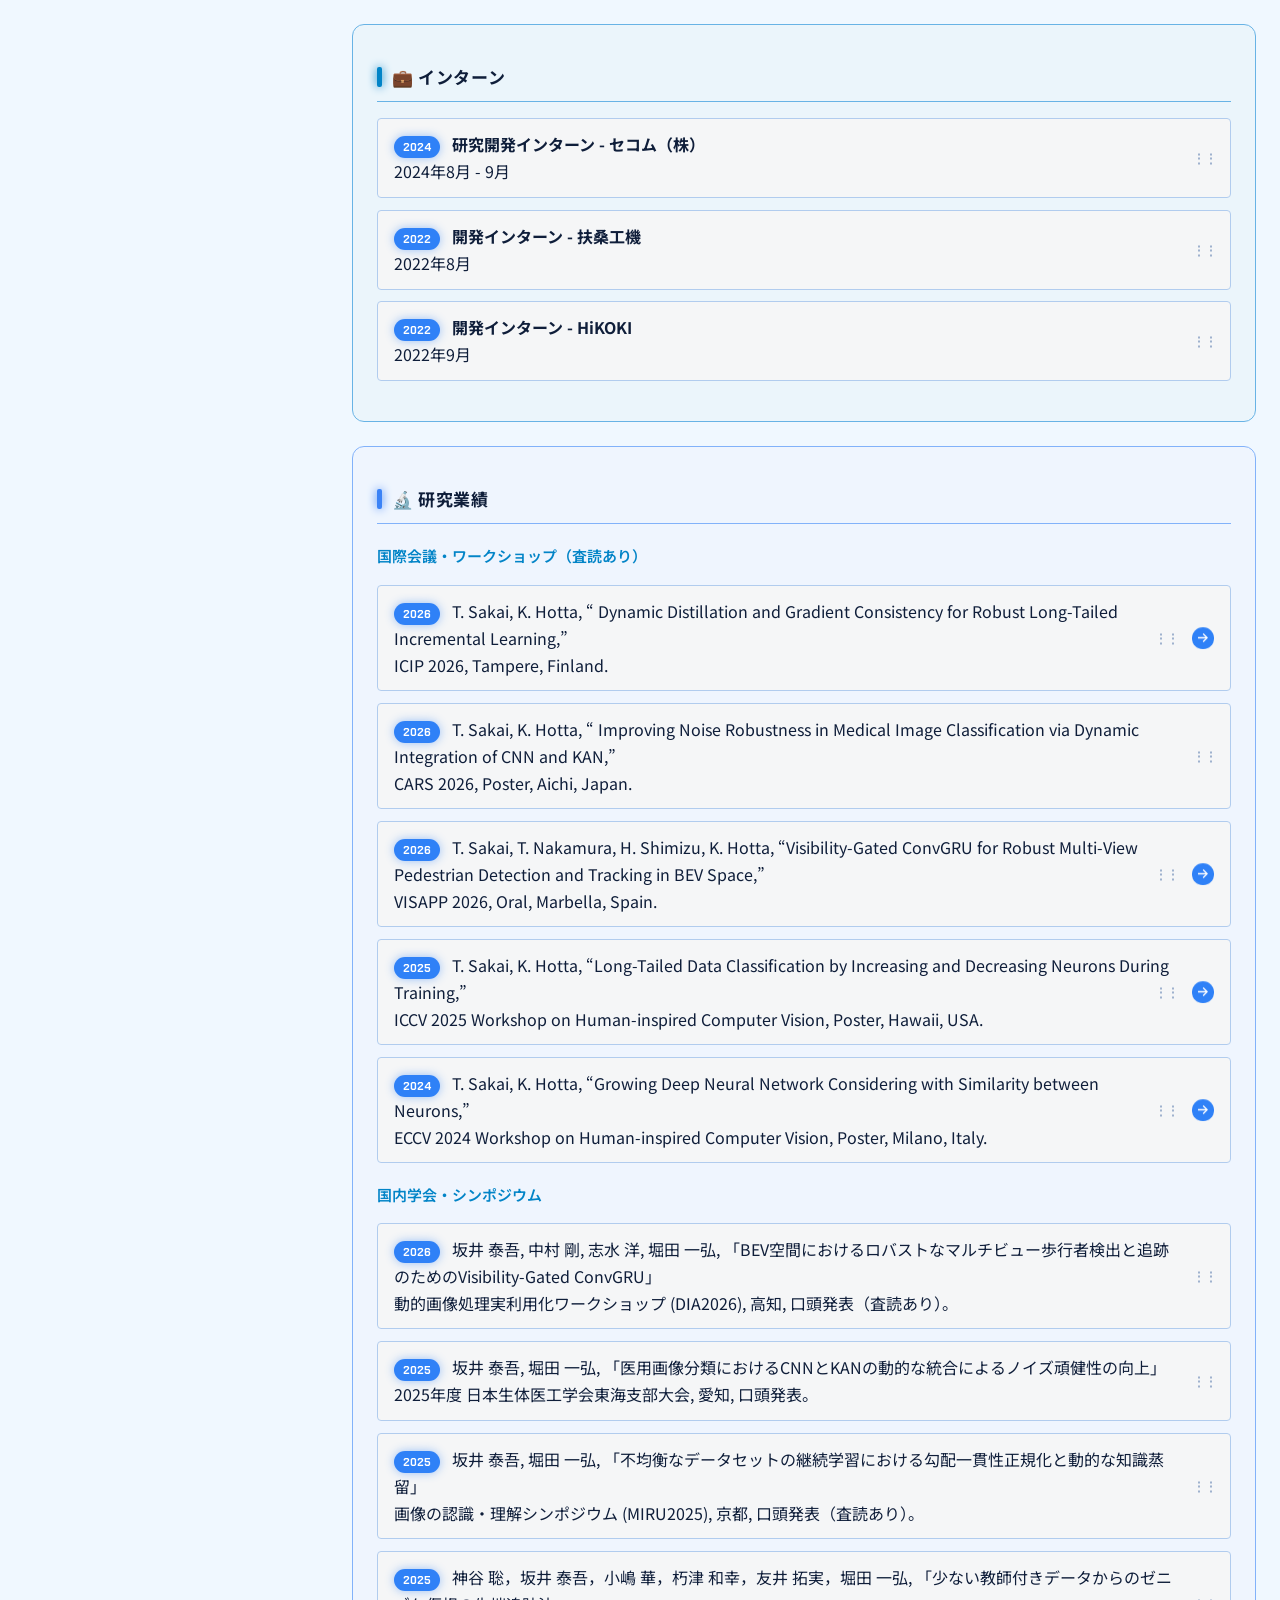
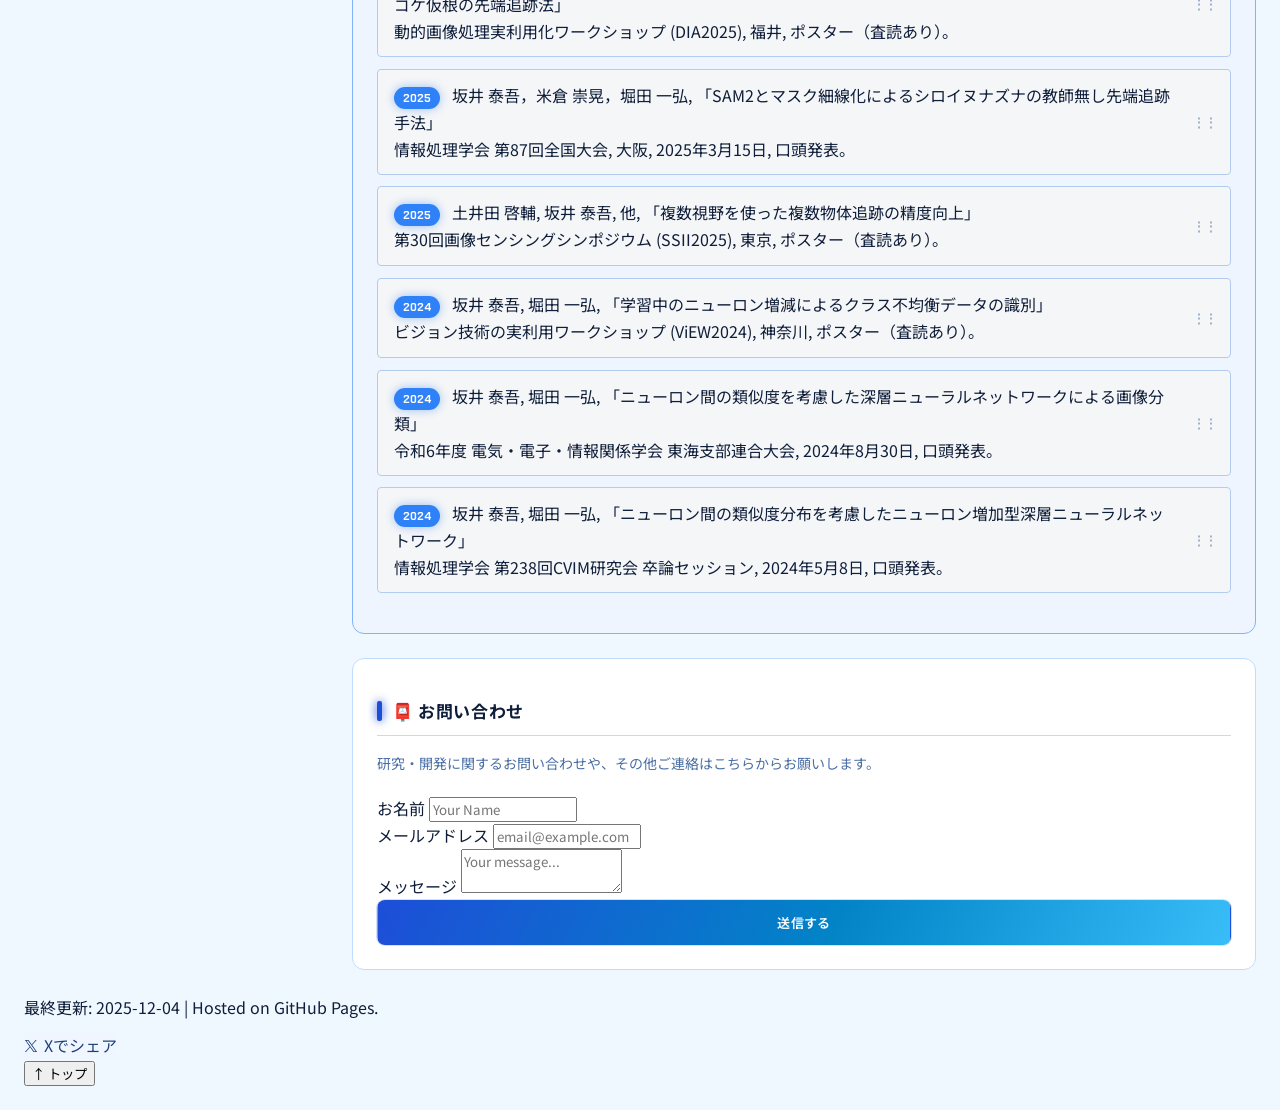
==== commit eaa9c61c: "for mobile" ====
--- a/index.html
+++ b/index.html
@@ -9,7 +9,7 @@
   <link rel="preconnect" href="https://fonts.googleapis.com">
   <link rel="preconnect" href="https://fonts.gstatic.com" crossorigin>
   <link
-    href="https://fonts.googleapis.com/css2?family=Inter:wght@400;500;600;700&family=Noto+Sans+JP:wght@400;500;600&family=Space+Grotesk:wght@500;600;700&display=swap"
+    href="https://fonts.googleapis.com/css2?family=Orbitron:wght@500;700;800;900&family=Chakra+Petch:wght@400;500;600;700&family=Sora:wght@300;400;500;600;700&family=Noto+Sans+JP:wght@400;500;700&display=swap"
     rel="stylesheet">
   <meta name="viewport" content="width=device-width, initial-scale=1.0">
   <meta name="description"
@@ -28,7 +28,7 @@
   <meta property="og:image" content="https://github.com/sakai1250.png">
   <meta name="twitter:card" content="summary">
   <meta name="twitter:creator" content="@ikaitaig">
-  <link rel="stylesheet" href="style.css?v=20260522-18" />
+  <link rel="stylesheet" href="style.css?v=20260609-3" />
   <!-- Structured Data (JSON-LD) for SEO & Professionalism -->
   <script type="application/ld+json">
   {
@@ -77,6 +77,7 @@
                 <span lang="ja">名城大学 大学院 理工学研究科</span>
                 <span lang="en">Meijo University Graduate School of Science and Technology</span>
               </div>
+              <div class="typing-container"><span id="typing-text"></span><span class="cursor" aria-hidden="true"></span></div>
             </div>
           </div>
 
--- a/style.css
+++ b/style.css
@@ -1,88 +1,164 @@
 /* === Taigo Sakai Portfolio - Unified Design System === */
 
 :root {
-  /* Core Colors */
-  --bg: #0b1020;
-  --surface: #141b2d;
-  --surface-2: #1b2438;
-  --surface-3: #253049;
-  --text-main: #f8fbff;
-  --text-sub: #b6c3d6;
-  --muted: #8796ad;
-  --accent: #2f81f7;
-  --accent-2: #22d3ee;
-  --accent-warm: #fb7185;
-  --accent-lime: #a3e635;
-  --stroke: #334155;
-  --stroke-subtle: #1e293b;
-  --glow: transparent;
+  /* === Synthwave / retro-future palette (night — blue/white base) === */
+  --bg: #060c1a;
+  --bg-2: #0a1428;
+  --surface: #0e1c3a;
+  --surface-2: #142654;
+  --surface-3: #1c326e;
+  --text-main: #eaf4ff;
+  --text-sub: #8ab8e8;
+  --muted: #5880b0;
+  --accent: #2979ff;        /* electric blue */
+  --accent-2: #00e5ff;      /* neon cyan */
+  --accent-3: #5c6bc0;      /* indigo blue */
+  --accent-warm: #40c4ff;   /* sky blue */
+  --accent-lime: #b3e5fc;   /* pale sky */
+  --stroke: #1a3060;
+  --stroke-subtle: #0e1f44;
+  --glow: rgba(41, 121, 255, 0.55);
   --page-bg-accent: var(--accent);
-  
+
+  /* Signature gradients */
+  --grad-sunset: linear-gradient(115deg, #2979ff 0%, #00b0ff 52%, #00e5ff 100%);
+  --grad-neon: linear-gradient(115deg, #00e5ff 0%, #5c6bc0 100%);
+
   /* Glass & Effects */
-  --bg-glass: rgba(11, 16, 32, 0.75);
-  --bg-glass-strong: rgba(11, 16, 32, 0.95);
-  
-  /* Non-Uniform Border Radius (Premium Anti-AI) */
-  --radius-sm: 3px;
-  --radius-md: 8px 2px 8px 2px;
-  --radius-lg: 16px 3px;
-  
-  /* Motion & Shadows */
-  --shadow-sm: none;
-  --shadow-md: none;
-  --shadow-lg: none;
+  --bg-glass: rgba(6, 12, 26, 0.66);
+  --bg-glass-strong: rgba(6, 12, 26, 0.9);
+
+  /* Border Radius */
+  --radius-sm: 4px;
+  --radius-md: 12px;
+  --radius-lg: 20px;
+
+  /* Motion, Shadows & Neon Glow */
+  --shadow-sm: 0 1px 0 rgba(41, 121, 255, 0.08);
+  --shadow-md: 0 10px 34px rgba(41, 121, 255, 0.22), 0 0 0 1px rgba(92, 107, 192, 0.14);
+  --shadow-lg: 0 24px 70px rgba(41, 121, 255, 0.30), 0 0 0 1px rgba(92, 107, 192, 0.18);
+  --neon-glow: 0 0 12px var(--glow), 0 0 30px rgba(92, 107, 192, 0.32);
   --ease-organic: cubic-bezier(0.4, 0, 0.2, 1);
   --ease-out-expo: cubic-bezier(0.19, 1, 0.22, 1);
 
-  --header-bg: var(--surface);
+  --header-bg: rgba(10, 20, 40, 0.55);
+
+  /* Typography */
+  --font-display: "Orbitron", "Chakra Petch", sans-serif;
+  --font-ui: "Chakra Petch", "Sora", system-ui, sans-serif;
+  --font-body: "Sora", "Noto Sans JP", system-ui, sans-serif;
 }
 
 [data-theme="light"] {
-  --bg: #fffaf0;
-  --surface: #f7f1e6;
-  --surface-2: #efe6d8;
-  --surface-3: #e8dece;
-  --text-main: #1f2328;
-  --text-sub: #57606a;
-  --muted: #656d76;
-  --accent: #1a7f37;
-  --accent-2: #0969da;
-  --accent-warm: #cf222e;
-  --stroke: #d9cfbd;
-  --stroke-subtle: #e7ddcf;
-  --bg-glass: rgba(255, 250, 240, 0.75);
-  --bg-glass-strong: rgba(255, 250, 240, 0.95);
-  --header-bg: var(--surface);
+  /* === Daytime sky (light — blue/white base) === */
+  --bg: #f0f8ff;
+  --bg-2: #deeeff;
+  --surface: #ffffff;
+  --surface-2: #eff6ff;
+  --surface-3: #dbeafe;
+  --text-main: #0f1e3a;
+  --text-sub: #1e407a;
+  --muted: #4a6fa5;
+  --accent: #1d4ed8;
+  --accent-2: #0284c7;
+  --accent-3: #4338ca;
+  --accent-warm: #3b82f6;
+  --accent-lime: #93c5fd;
+  --stroke: #bfdbfe;
+  --stroke-subtle: #dbeafe;
+  --glow: rgba(29, 78, 216, 0.28);
+  --bg-glass: rgba(240, 248, 255, 0.72);
+  --bg-glass-strong: rgba(240, 248, 255, 0.94);
+  --header-bg: rgba(240, 248, 255, 0.62);
+  --grad-sunset: linear-gradient(115deg, #1d4ed8 0%, #0284c7 54%, #38bdf8 100%);
+  --grad-neon: linear-gradient(115deg, #0284c7 0%, #4338ca 100%);
+  --shadow-md: 0 10px 30px rgba(29, 78, 216, 0.12), 0 0 0 1px rgba(29, 78, 216, 0.08);
+  --shadow-lg: 0 24px 60px rgba(29, 78, 216, 0.18), 0 0 0 1px rgba(29, 78, 216, 0.10);
+  --neon-glow: 0 0 0 1px rgba(29, 78, 216, 0.18);
 }
 
 /* === Reset & Base === */
 * { box-sizing: border-box; }
 body {
-  font-family: "Times New Roman", "Noto Sans JP", serif;
+  font-family: var(--font-body);
   background-color: var(--bg);
   color: var(--text-main);
-  line-height: 1.6;
+  line-height: 1.65;
   margin: 0;
   -webkit-font-smoothing: antialiased;
   transition: background-color 0.5s ease, color 0.3s ease;
 }
 
+/* Atmospheric synthwave background: sunset sky + perspective grid horizon (fixed, behind all content) */
+body::before {
+  content: "";
+  position: fixed;
+  inset: 0;
+  z-index: -3;
+  background:
+    radial-gradient(115% 70% at 50% 118%, rgba(41, 121, 255, 0.28), transparent 60%),
+    radial-gradient(80% 45% at 50% 104%, rgba(0, 180, 255, 0.20), transparent 58%),
+    linear-gradient(180deg, var(--bg) 0%, var(--bg-2) 58%, #041030 100%);
+  pointer-events: none;
+}
+body::after {
+  content: "";
+  position: fixed;
+  left: 0;
+  right: 0;
+  bottom: 0;
+  height: 52vh;
+  z-index: -2;
+  background-image:
+    linear-gradient(to right, color-mix(in srgb, var(--accent-2), transparent 52%) 1px, transparent 1px),
+    linear-gradient(to top, color-mix(in srgb, var(--accent-3), transparent 52%) 1px, transparent 1px);
+  background-size: 38px 38px;
+  transform: perspective(38vh) rotateX(60deg);
+  transform-origin: 50% 100%;
+  -webkit-mask-image: linear-gradient(to top, #000 0%, transparent 78%);
+  mask-image: linear-gradient(to top, #000 0%, transparent 78%);
+  animation: gridDrift 7s linear infinite;
+  pointer-events: none;
+  opacity: 0.6;
+}
+@keyframes gridDrift { from { background-position: 0 0; } to { background-position: 0 38px; } }
+
+[data-theme="light"] body::before {
+  background:
+    radial-gradient(115% 70% at 50% 118%, rgba(29, 78, 216, 0.12), transparent 60%),
+    radial-gradient(80% 45% at 50% 104%, rgba(2, 132, 199, 0.10), transparent 58%),
+    linear-gradient(180deg, var(--bg) 0%, var(--bg-2) 72%, #c2deff 100%);
+}
+[data-theme="light"] body::after { opacity: 0.32; }
+@media (prefers-reduced-motion: reduce) { body::after { animation: none; } }
+
 :lang(ja) {
   font-family: "Noto Sans JP", "Hiragino Kaku Gothic ProN", "Yu Gothic", sans-serif;
 }
 
+::selection { background: var(--accent); color: #fff; }
+
 a { text-decoration: none; color: var(--accent-2); transition: 0.2s; }
-a:hover { text-decoration: underline; color: var(--accent); }
+a:hover { color: var(--accent); text-shadow: 0 0 8px var(--glow); }
+
+/* Responsive media safety: never let a content image overflow its column on mobile */
+img { max-width: 100%; height: auto; }
 
 /* === Layout === */
 .page { max-width: 1280px; margin: 0 auto; padding: 24px; }
-.container-lg { display: grid; grid-template-columns: 296px 1fr; gap: 32px; margin-top: 32px; }
+.container-lg { display: grid; grid-template-columns: 296px minmax(0, 1fr); gap: 32px; margin-top: 32px; }
+/* Let grid items shrink below their content's min-content width.
+   Without this, a 1fr track grows to its widest content and overflows
+   horizontally on mobile (grid blowout). */
+.container-lg > * { min-width: 0; }
 
 @media (max-width: 768px) {
-  .container-lg { grid-template-columns: 1fr; margin-top: 16px; }
+  .container-lg { grid-template-columns: minmax(0, 1fr); margin-top: 16px; }
   .page { padding: 16px; }
   .profile-sidebar { position: static !important; order: 1; }
-  .header-bar { margin: -16px -16px 24px -16px !important; padding: 16px !important; }
+  /* Mobile: nothing should follow on scroll (no sticky header / section nav). */
+  .header-bar { position: static !important; top: auto !important; margin: -16px -16px 24px -16px !important; padding: 16px !important; }
+  .section-tab-nav { position: static !important; top: auto !important; }
   .header-tab-row { align-items: stretch; }
   .header-tab-nav { width: 100%; }
   .header-tab-nav .tab-item { flex: 1; text-align: center; }
@@ -92,13 +168,13 @@
 /* === Header === */
 .header-bar {
   background: var(--header-bg);
-  border-bottom: 1px solid var(--stroke);
+  border-bottom: 1px solid color-mix(in srgb, var(--accent-3), transparent 50%);
   padding: 20px 24px;
   margin: -24px -24px 24px -24px;
   position: sticky;
   top: 0;
   z-index: 1100;
-  backdrop-filter: blur(12px);
+  backdrop-filter: blur(16px) saturate(1.2);
   box-shadow: var(--shadow-md);
   transition: all 0.4s var(--ease-organic);
 }
@@ -122,10 +198,15 @@
 .header-identity { display: flex; flex-direction: column; gap: 4px; }
 
 .header-name {
-  font-size: 28px; font-weight: 700; margin: 0;
-  color: var(--text-main);
-}
-[data-theme="light"] .header-name { color: var(--text-main); }
+  font-family: var(--font-display);
+  font-size: clamp(26px, 4vw, 40px); font-weight: 800; margin: 0;
+  letter-spacing: 0.5px; line-height: 1.05;
+  background: var(--grad-sunset);
+  -webkit-background-clip: text; background-clip: text;
+  -webkit-text-fill-color: transparent; color: transparent;
+  filter: drop-shadow(0 0 18px rgba(255, 46, 154, 0.45));
+}
+[data-theme="light"] .header-name { filter: drop-shadow(0 1px 1px rgba(0, 0, 0, 0.08)); }
 
 .header-subtitle { font-size: 13px; color: var(--muted); margin-top: 2px; }
 
@@ -143,18 +224,21 @@
   box-shadow: var(--shadow-sm);
 }
 .stat-item { display: flex; flex-direction: column; align-items: center; min-width: 80px; }
-.stat-value { font-size: 18px; font-weight: 700; color: var(--text-main); font-family: "Space Grotesk", sans-serif; }
-.stat-label { font-size: 10px; color: var(--muted); text-transform: uppercase; letter-spacing: 0.5px; }
+.stat-value { font-size: 23px; font-weight: 800; font-family: var(--font-display); background: var(--grad-neon); -webkit-background-clip: text; background-clip: text; -webkit-text-fill-color: transparent; color: transparent; }
+.stat-label { font-family: var(--font-ui); font-size: 10px; color: var(--muted); text-transform: uppercase; letter-spacing: 0.6px; }
 
 .header-actions { display: flex; align-items: center; gap: 8px; flex-wrap: wrap; justify-content: flex-end; }
 .header-btn {
+  font-family: var(--font-ui);
   background: var(--surface-2); border: 1px solid var(--stroke);
-  color: var(--text-sub); padding: 6px 12px; border-radius: 6px;
-  font-size: 13px; font-weight: 600; cursor: pointer; transition: 0.2s;
+  color: var(--text-sub); padding: 7px 14px; border-radius: 8px;
+  font-size: 13px; font-weight: 600; letter-spacing: 0.3px; cursor: pointer;
+  transition: 0.2s var(--ease-organic);
   display: inline-flex; align-items: center; gap: 6px;
 }
-.header-btn:hover { border-color: var(--accent-2); color: var(--text-main); background: var(--surface-3); }
-.header-btn.primary { background: var(--accent); color: #fff; border-color: var(--accent-2); }
+.header-btn:hover { border-color: var(--accent-2); color: var(--text-main); background: var(--surface-3); box-shadow: 0 0 0 1px var(--accent-2), 0 0 14px color-mix(in srgb, var(--accent-2), transparent 60%); transform: translateY(-1px); }
+.header-btn.primary { background: var(--grad-sunset); color: #fff; border-color: transparent; box-shadow: var(--neon-glow); }
+.header-btn.primary:hover { filter: brightness(1.08); box-shadow: 0 0 18px var(--glow), 0 0 32px rgba(177, 91, 255, 0.4); }
 
 .header-tab-nav {
   display: flex;
@@ -247,13 +331,15 @@
 }
 
 .section-title {
-  font-size: 18px; font-weight: 700; color: var(--text-main); margin-bottom: 16px;
+  font-family: var(--font-ui);
+  font-size: 17px; font-weight: 700; letter-spacing: 0.6px; color: var(--text-main); margin-bottom: 16px;
   display: flex; align-items: center; gap: 10px;
-  border-bottom: 1px solid var(--section-border, var(--stroke)); padding-bottom: 8px;
+  border-bottom: 1px solid var(--section-border, var(--stroke)); padding-bottom: 10px;
 }
 .section-title::before {
-  content: ""; display: block; width: 4px; height: 1.2em;
-  background-color: var(--section-accent, var(--accent)); border-radius: 2px;
+  content: ""; display: block; width: 5px; height: 1.2em;
+  background: var(--section-accent, var(--accent)); border-radius: 2px;
+  box-shadow: 0 0 10px var(--section-accent, var(--accent));
 }
 .subsection-title { font-size: 15px; font-weight: 600; color: var(--accent-2); margin: 20px 0 10px; }
 
@@ -269,8 +355,10 @@
 }
 .repo-list li:hover { border-color: var(--year-color); transform: translateX(8px); background: color-mix(in srgb, var(--surface-2), var(--text-main) 4%); }
 .badge-year {
-  display: inline-block; padding: 2px 8px; font-size: 11px; font-weight: 700;
-  border-radius: 12px; background: var(--year-color); color: #fff; margin-right: 8px;
+  font-family: var(--font-ui);
+  display: inline-block; padding: 2px 9px; font-size: 11px; font-weight: 700;
+  border-radius: 999px; background: var(--year-color); color: #fff; margin-right: 8px;
+  box-shadow: 0 0 10px color-mix(in srgb, var(--year-color), transparent 55%);
 }
 .repo-list li > .link-arrow {
   display: block;
@@ -296,9 +384,9 @@
 .tab-nav {
   display: flex; gap: 8px;
 }
-.tab-item { padding: 10px 16px; color: var(--muted); font-weight: 600; cursor: pointer; border-radius: 6px; transition: 0.2s; }
+.tab-item { font-family: var(--font-ui); padding: 10px 18px; color: var(--muted); font-weight: 600; letter-spacing: 0.4px; cursor: pointer; border-radius: 8px; transition: 0.2s; }
 .tab-item:hover { color: var(--text-main); background: var(--surface-2); }
-.tab-item.active { color: var(--text-main); background: var(--surface-3); box-shadow: inset 0 -2px 0 var(--accent); }
+.tab-item.active { color: var(--text-main); background: var(--surface-3); box-shadow: inset 0 -2px 0 var(--accent), 0 0 16px color-mix(in srgb, var(--accent), transparent 70%); }
 
 .section-tab-nav {
   display: flex;
@@ -335,7 +423,8 @@
 .section-tab-item.active {
   color: var(--text-main);
   background: var(--surface-3);
-  border-color: var(--stroke);
+  border-color: color-mix(in srgb, var(--accent-2), transparent 50%);
+  box-shadow: 0 0 14px color-mix(in srgb, var(--accent-2), transparent 70%);
 }
 
 /* === App Grid === */
@@ -375,9 +464,9 @@
 }
 .search-input { background: transparent; border: none; border-bottom: 1px solid var(--stroke); color: var(--text-main); padding: 8px 0; flex: 1; outline: none; font-size: 14px; }
 .search-input:focus { border-bottom-color: var(--accent); }
-.chip { background: var(--surface-3); border: 1px solid var(--stroke); color: var(--text-sub); padding: 4px 12px; border-radius: 999px; font-size: 12px; cursor: pointer; transition: 0.2s; }
-.chip:hover { border-color: var(--accent-2); color: var(--text-main); }
-.chip.active { background: var(--accent); color: #fff; border-color: var(--accent-2); box-shadow: none; }
+.chip { font-family: var(--font-ui); background: var(--surface-3); border: 1px solid var(--stroke); color: var(--text-sub); padding: 5px 13px; border-radius: 999px; font-size: 12px; font-weight: 600; cursor: pointer; transition: 0.2s; }
+.chip:hover { border-color: var(--accent-2); color: var(--text-main); box-shadow: 0 0 12px color-mix(in srgb, var(--accent-2), transparent 65%); }
+.chip.active { background: var(--grad-sunset); color: #fff; border-color: transparent; box-shadow: var(--neon-glow); }
 
 /* === Multi-language Visibility === */
 [lang="en"] { display: none !important; }
@@ -411,12 +500,12 @@
 
 /* Hide loading screen */
 #loading-screen { position: fixed; inset: 0; background: var(--bg); z-index: 9999; display: flex; align-items: center; justify-content: center; transition: 0.5s; }
-#loading-screen.hidden { opacity: 0; visibility: hidden; }
-.spinner { font-size: 24px; font-weight: 700; color: var(--accent); animation: pulse 1.5s infinite; }
+#loading-screen.hidden { opacity: 0; visibility: hidden; pointer-events: none; }
+.spinner { font-family: var(--font-display); font-size: 26px; font-weight: 800; letter-spacing: 2px; text-transform: uppercase; background: var(--grad-sunset); -webkit-background-clip: text; background-clip: text; -webkit-text-fill-color: transparent; color: transparent; filter: drop-shadow(0 0 14px var(--glow)); animation: pulse 1.5s infinite; }
 @keyframes pulse { 0%, 100% { opacity: 1; transform: scale(1); } 50% { opacity: 0.5; transform: scale(0.95); } }
 
-.typing-container { font-size: 24px; font-weight: 600; color: var(--text-main); display: inline-flex; align-items: center; min-height: 1.5em; }
-.cursor { width: 2px; height: 1.2em; background: var(--accent); margin-left: 4px; animation: blink 1s step-end infinite; }
+.typing-container { font-family: var(--font-ui); font-size: clamp(13px, 1.5vw, 17px); font-weight: 600; letter-spacing: 1.5px; text-transform: uppercase; color: var(--accent-2); display: inline-flex; align-items: center; min-height: 1.5em; text-shadow: 0 0 10px color-mix(in srgb, var(--accent-2), transparent 45%); }
+.cursor { width: 9px; height: 1.05em; background: var(--accent); margin-left: 7px; box-shadow: 0 0 10px var(--glow); animation: blink 1s step-end infinite; }
 @keyframes blink { 50% { opacity: 0; } }
 
 /* === Drag Tooltip === */
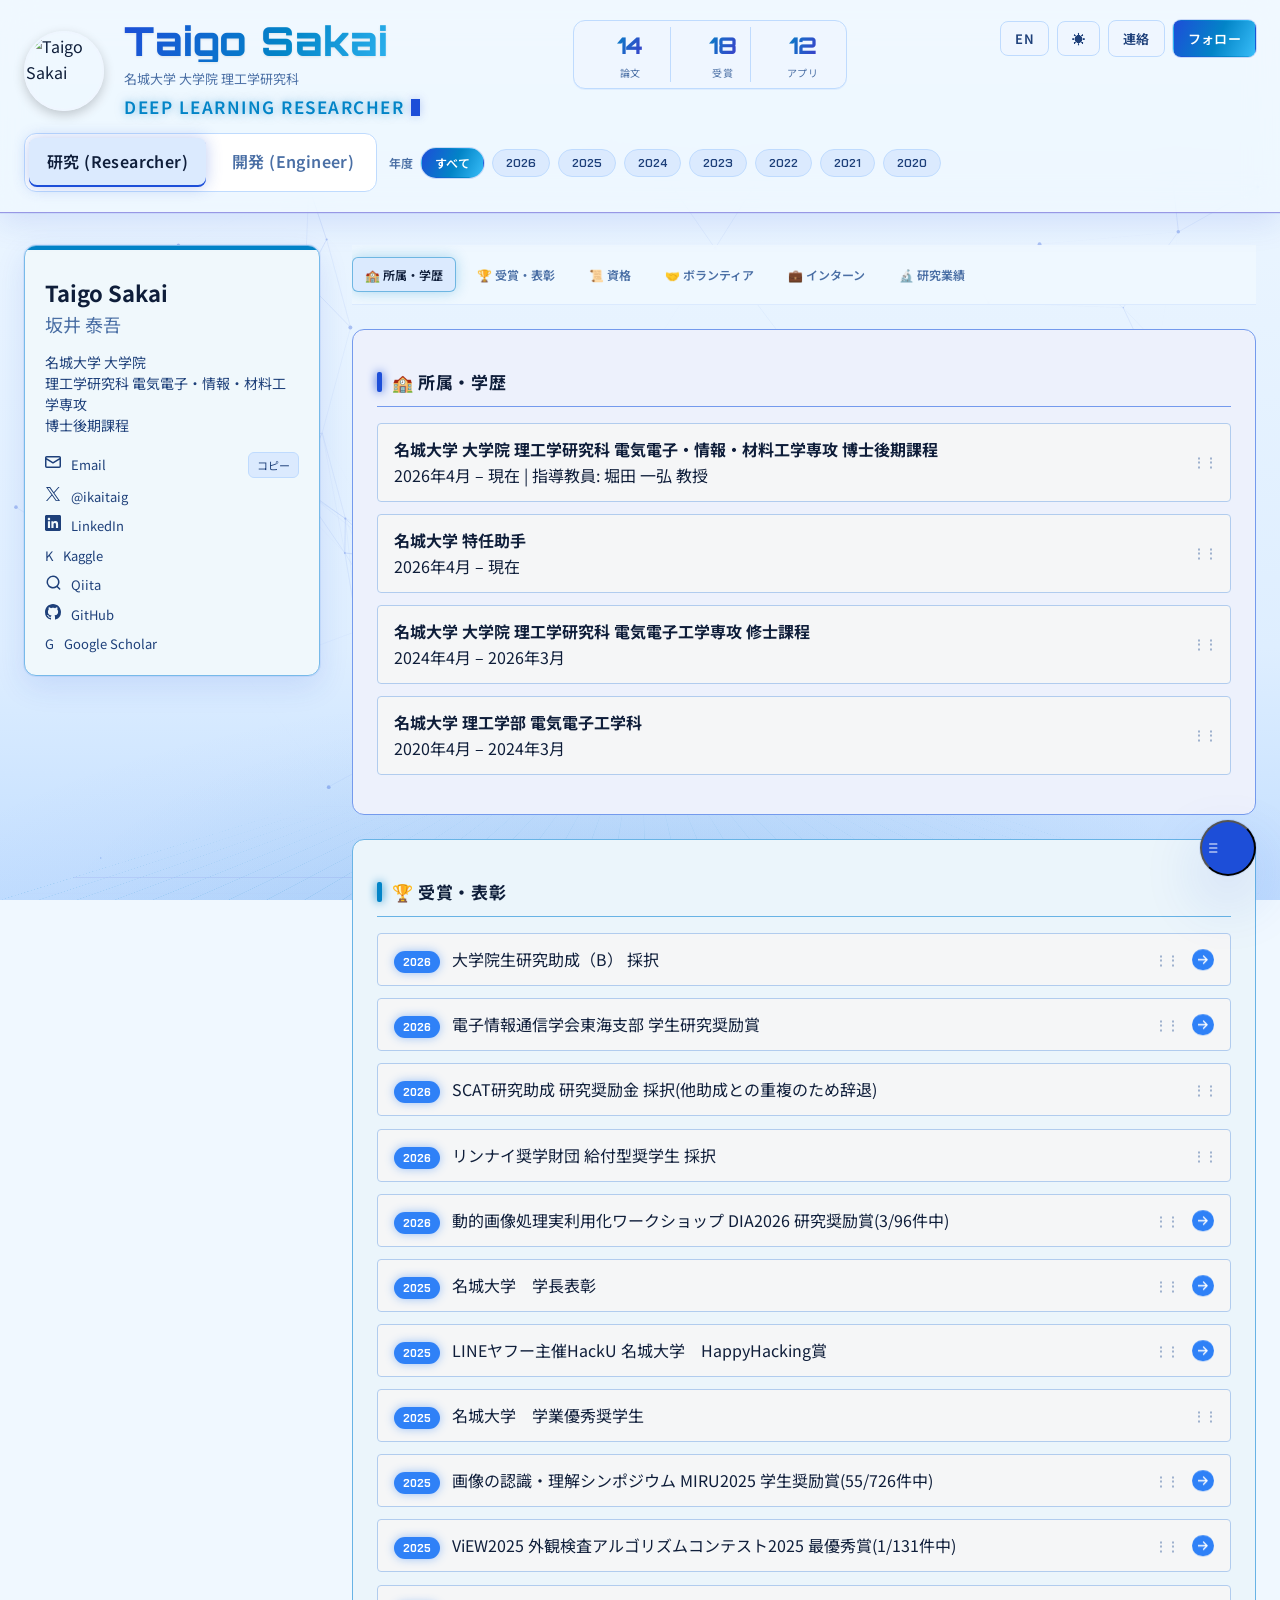
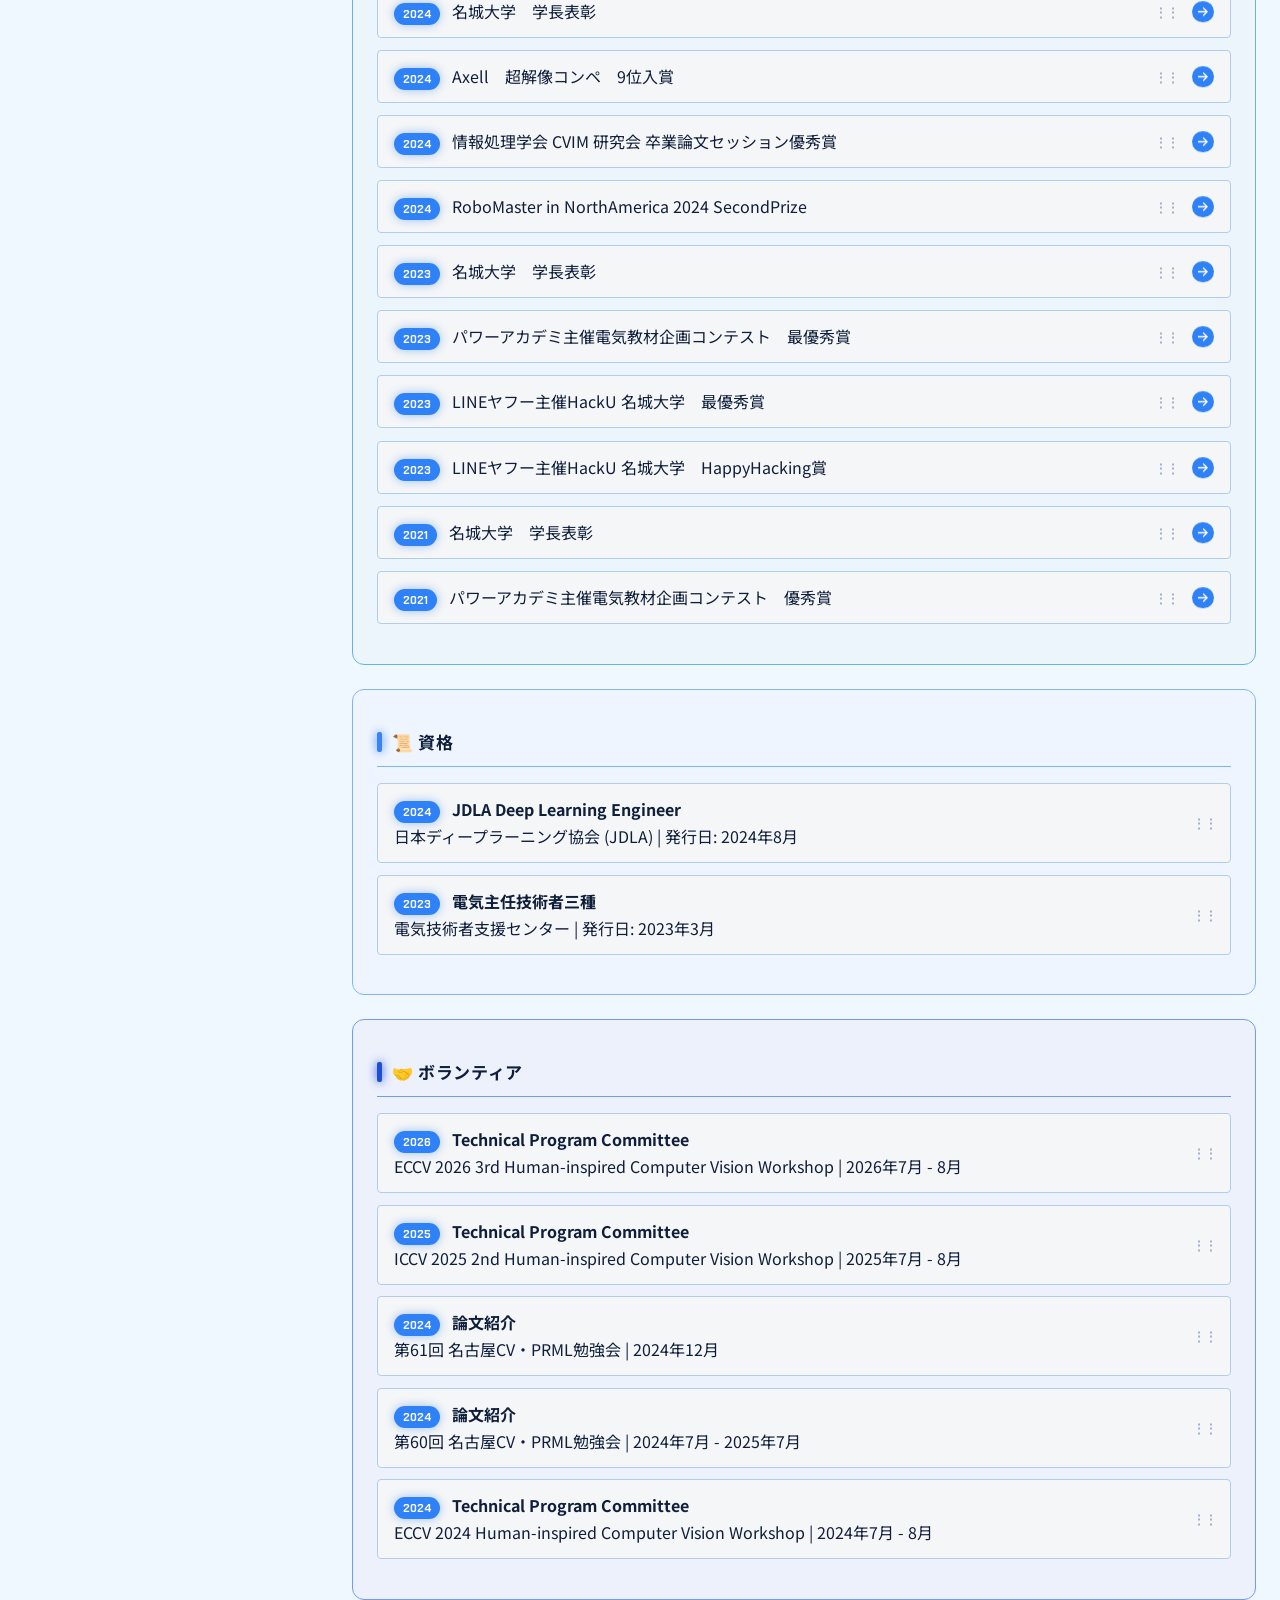
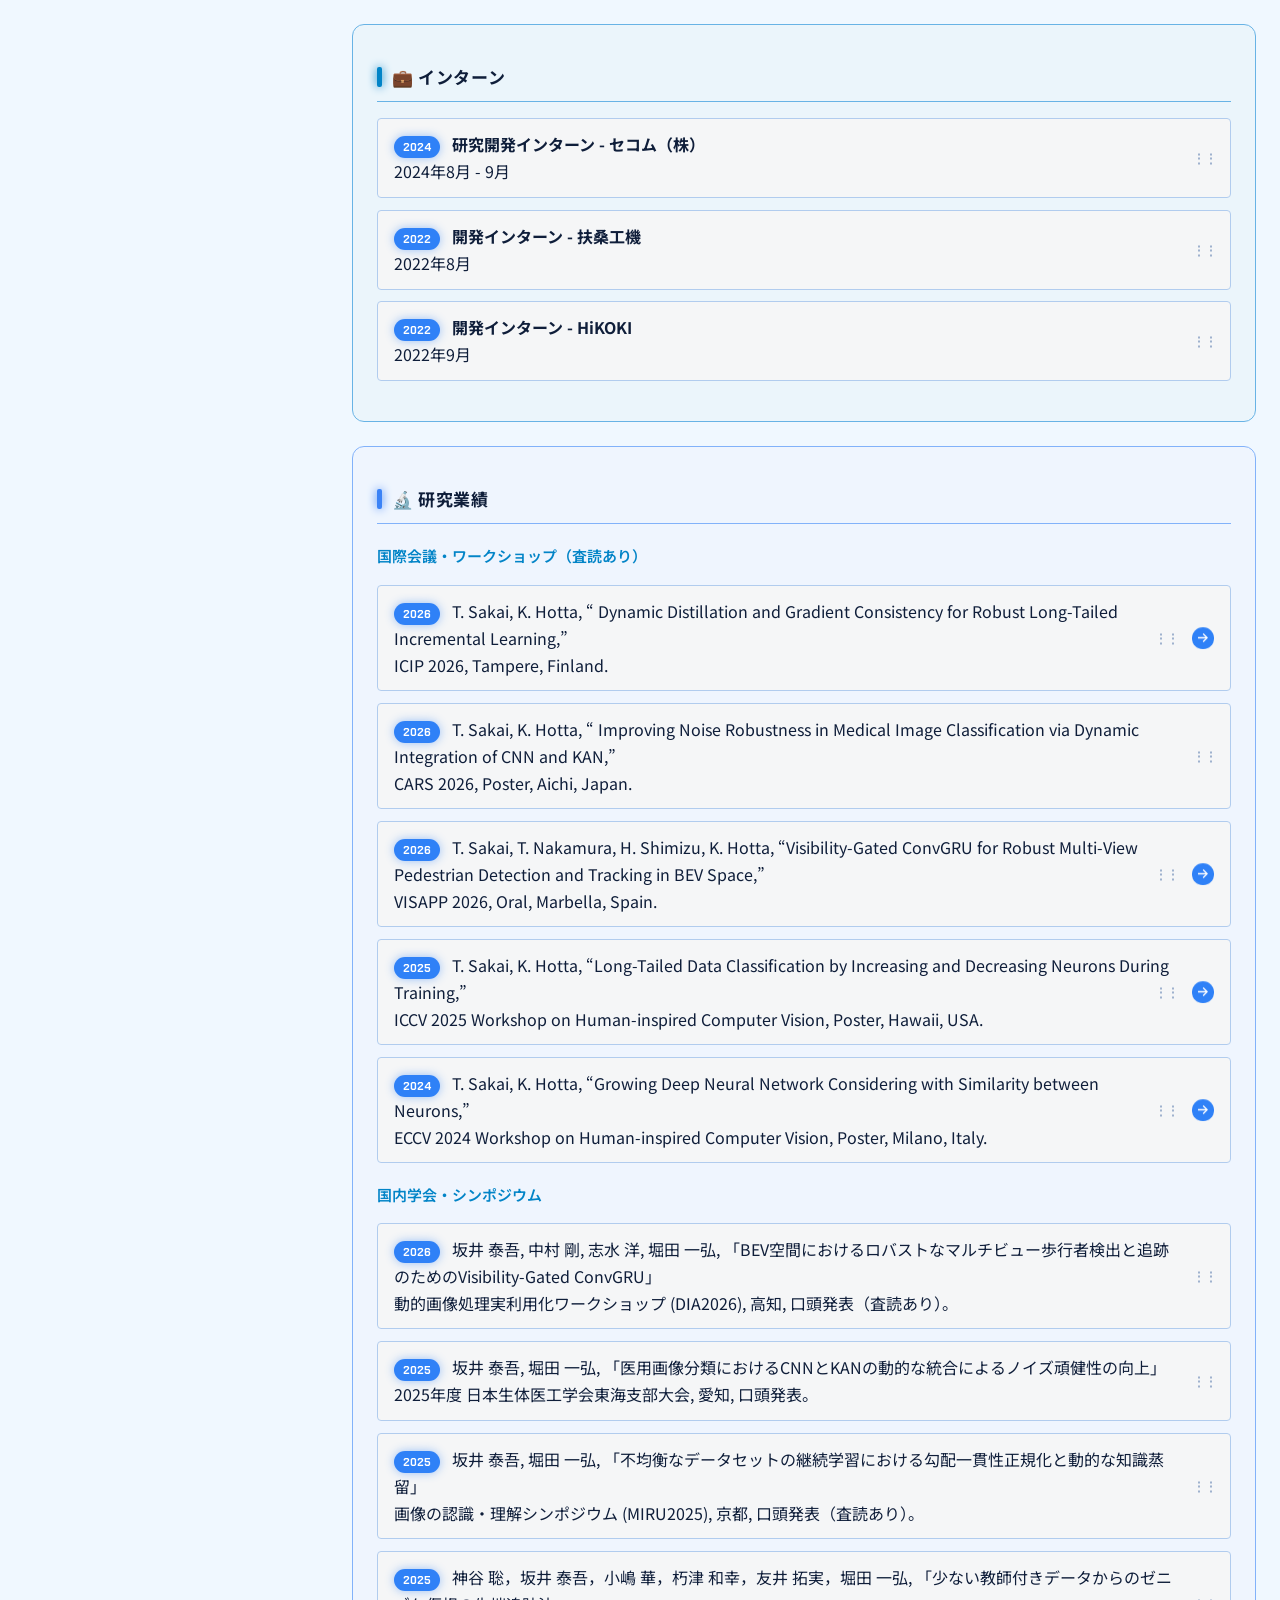
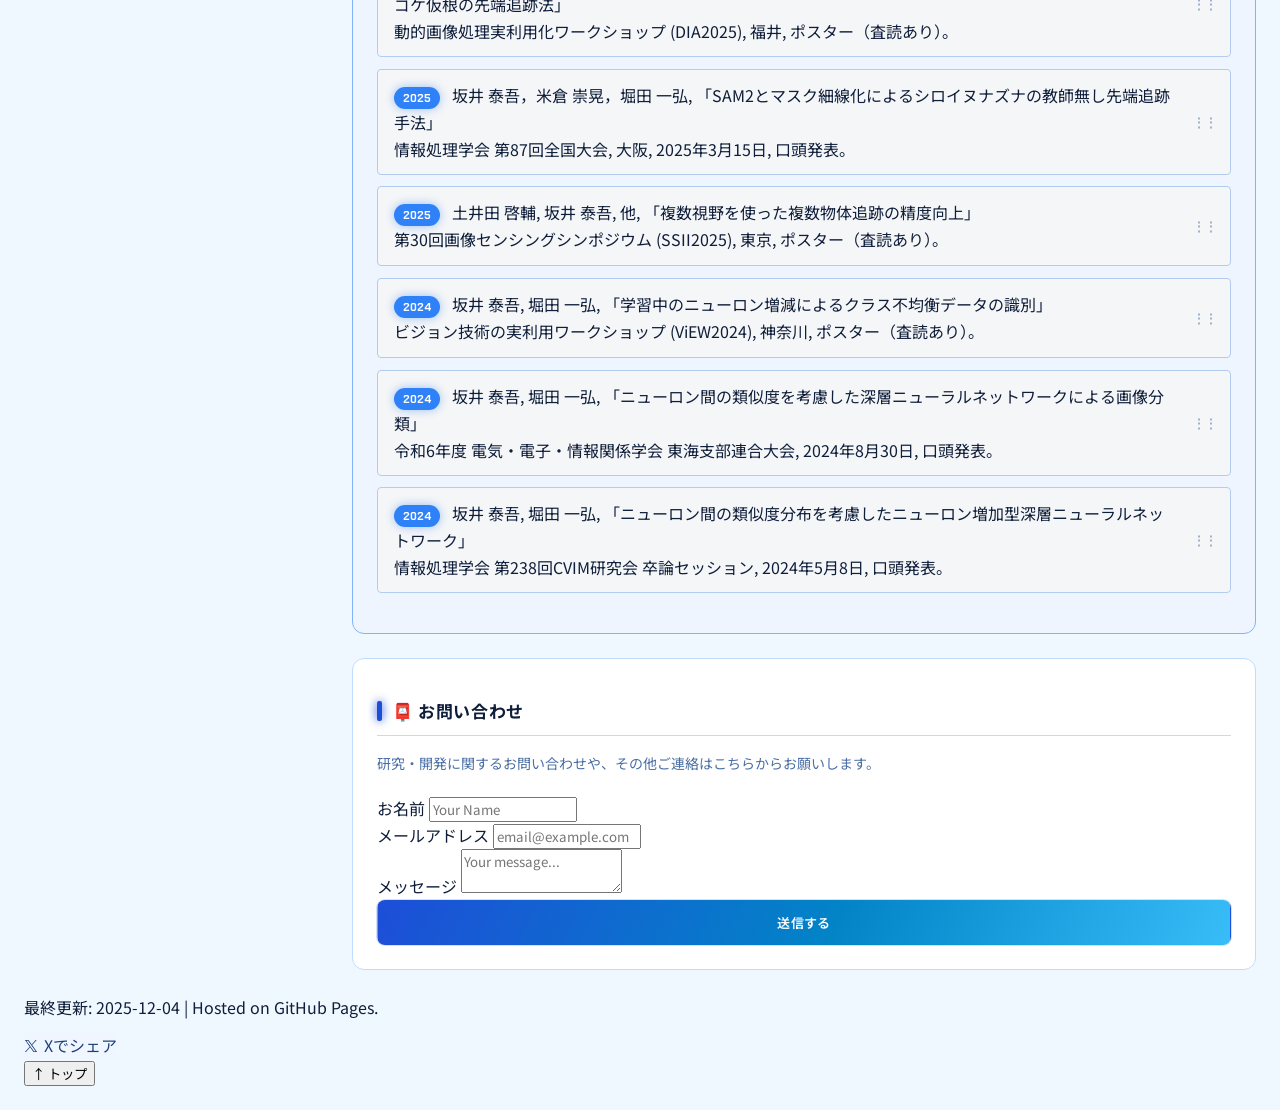
==== commit e7440679: "add bbox" ====
--- a/index.html
+++ b/index.html
@@ -28,7 +28,7 @@
   <meta property="og:image" content="https://github.com/sakai1250.png">
   <meta name="twitter:card" content="summary">
   <meta name="twitter:creator" content="@ikaitaig">
-  <link rel="stylesheet" href="style.css?v=20260609-3" />
+  <link rel="stylesheet" href="style.css?v=20260609-4" />
   <!-- Structured Data (JSON-LD) for SEO & Professionalism -->
   <script type="application/ld+json">
   {
--- a/style.css
+++ b/style.css
@@ -621,3 +621,73 @@
 .playful-floating-list-item:has(> .link-arrow).playful-draggable::after {
   right: 50px;
 }
+
+/* === Object-Detection Hover Overlays (CV theme) === */
+
+/* 1) Profile avatar → square "Person" bounding box on hover.
+   Box is vertically centered because .header-profile is taller than the 80px avatar. */
+.header-profile { position: relative; }
+.header-profile::before {
+  content: '';
+  position: absolute;
+  top: 50%;
+  left: 0;
+  width: 80px;
+  height: 80px;
+  transform: translateY(-50%);
+  border: 2px solid #ff00ff;       /* CV magenta */
+  box-sizing: border-box;
+  opacity: 0;
+  pointer-events: none;
+  transition: opacity 0.2s ease;
+  z-index: 10;
+}
+.header-profile::after {
+  content: 'Person: 0.99';
+  position: absolute;
+  top: calc(50% - 40px);           /* top edge of the 80px box */
+  left: 0;
+  transform: translateY(-100%);    /* sit just above the box */
+  background: #ff00ff;
+  color: #fff;
+  font-family: 'Orbitron', sans-serif;
+  font-size: 10px;
+  font-weight: 700;
+  line-height: 1.3;
+  padding: 2px 5px;
+  white-space: nowrap;
+  opacity: 0;
+  pointer-events: none;
+  transition: opacity 0.2s ease;
+  z-index: 10;
+}
+.header-profile:hover::before,
+.header-profile:hover::after { opacity: 1; }
+
+/* 2) App cards → "tag" bounding box on hover.
+   .app-card::after is already the drag handle (⋮⋮) and .app-card has overflow:hidden,
+   so the box is an (intentionally square) outline and the label uses ::before. */
+.app-card:hover {
+  outline: 2px solid #00ff00;      /* CV green */
+  outline-offset: -2px;
+}
+.app-card::before {
+  content: attr(data-tags) ': 0.98';
+  position: absolute;
+  top: 0;
+  left: 0;
+  background: #00ff00;
+  color: #000;
+  font-family: 'Orbitron', sans-serif;
+  font-size: 11px;
+  font-weight: 700;
+  text-transform: capitalize;
+  padding: 2px 6px;
+  white-space: nowrap;
+  border-bottom-right-radius: 4px;
+  opacity: 0;
+  pointer-events: none;
+  transition: opacity 0.2s ease;
+  z-index: 11;
+}
+.app-card:hover::before { opacity: 1; }
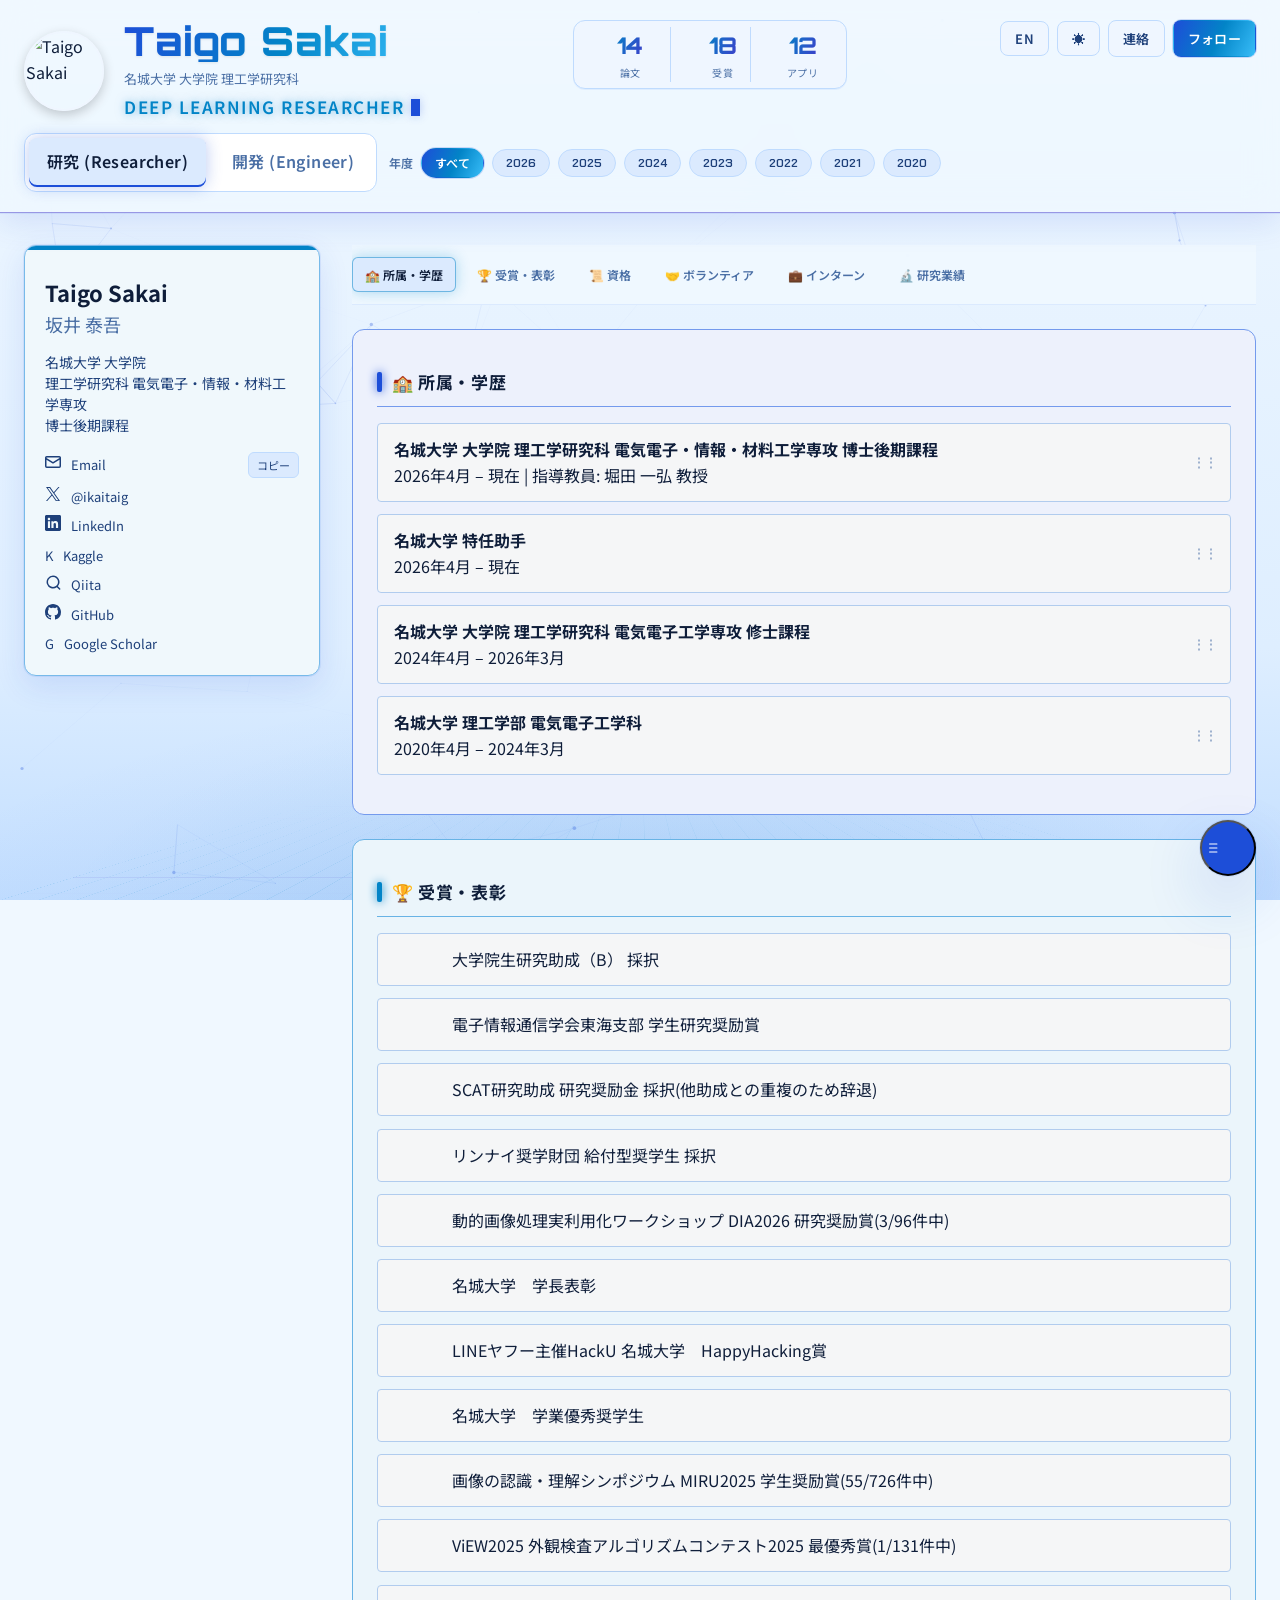
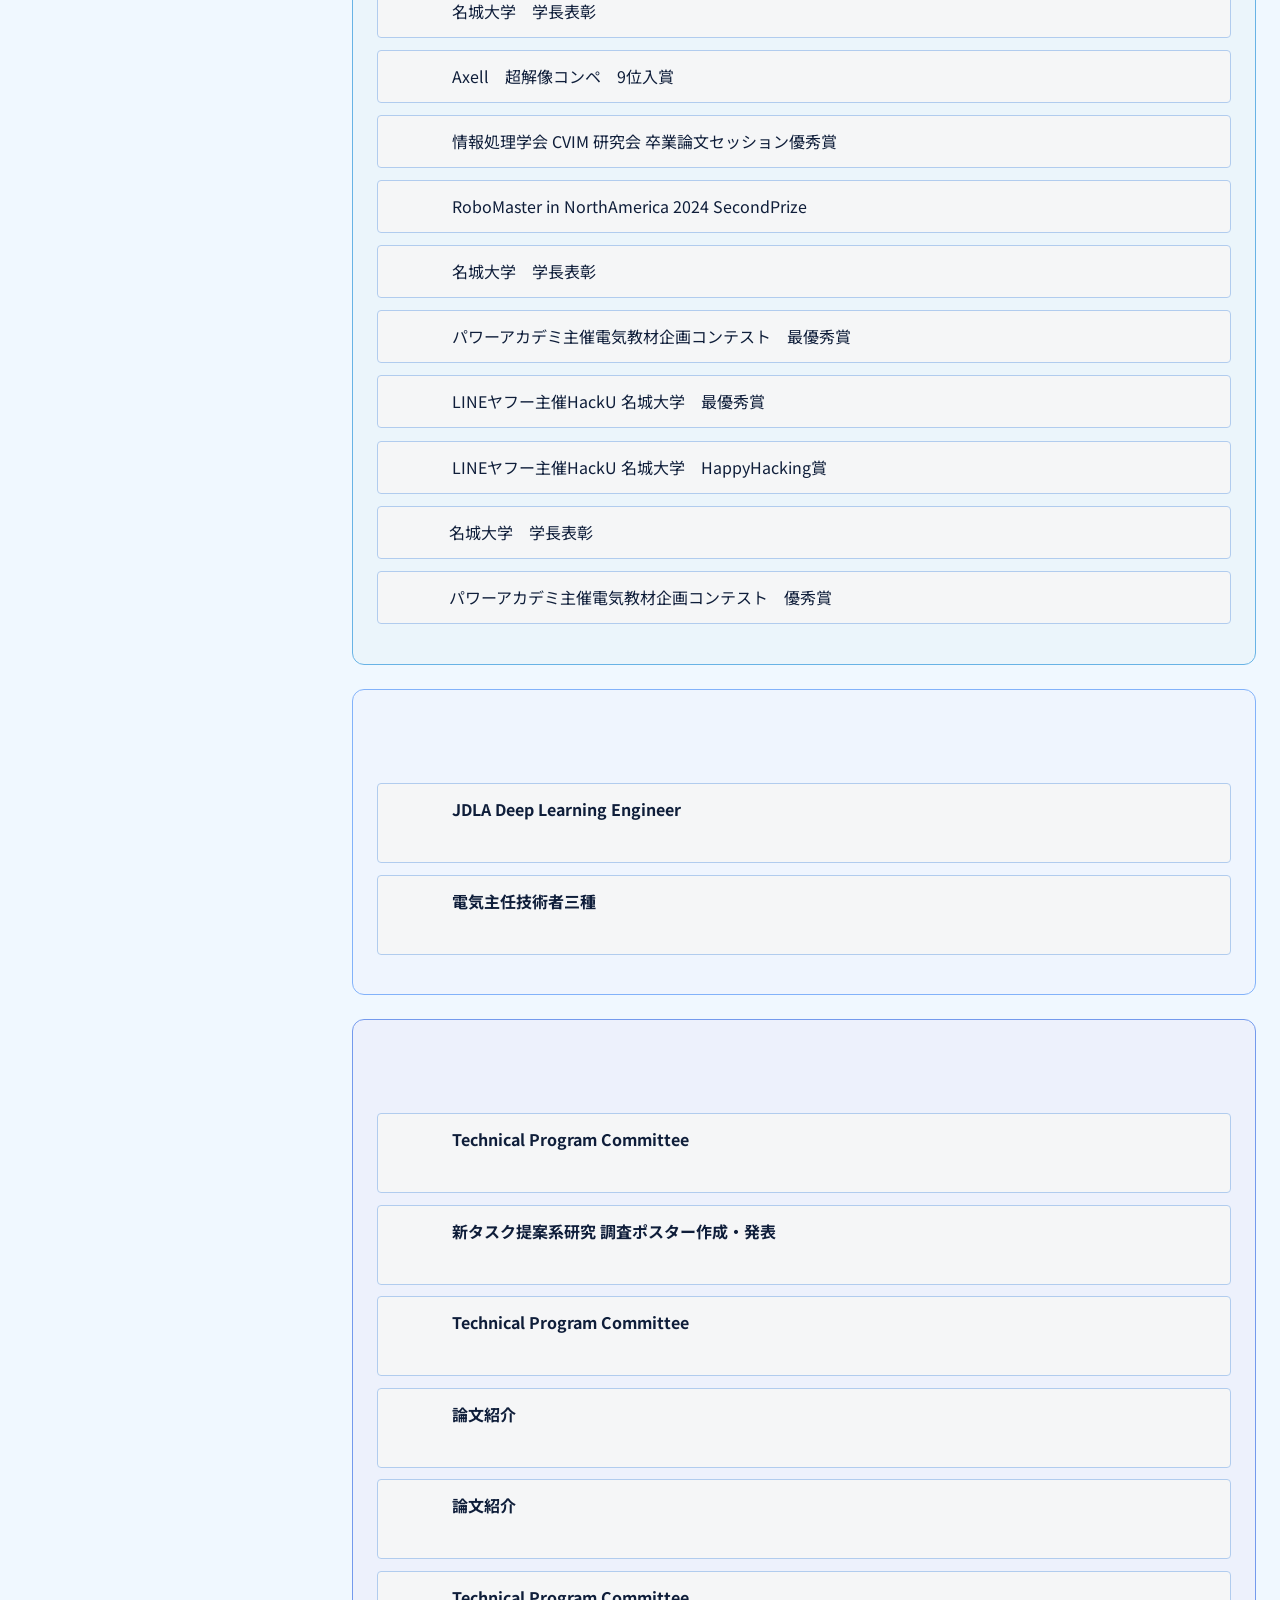
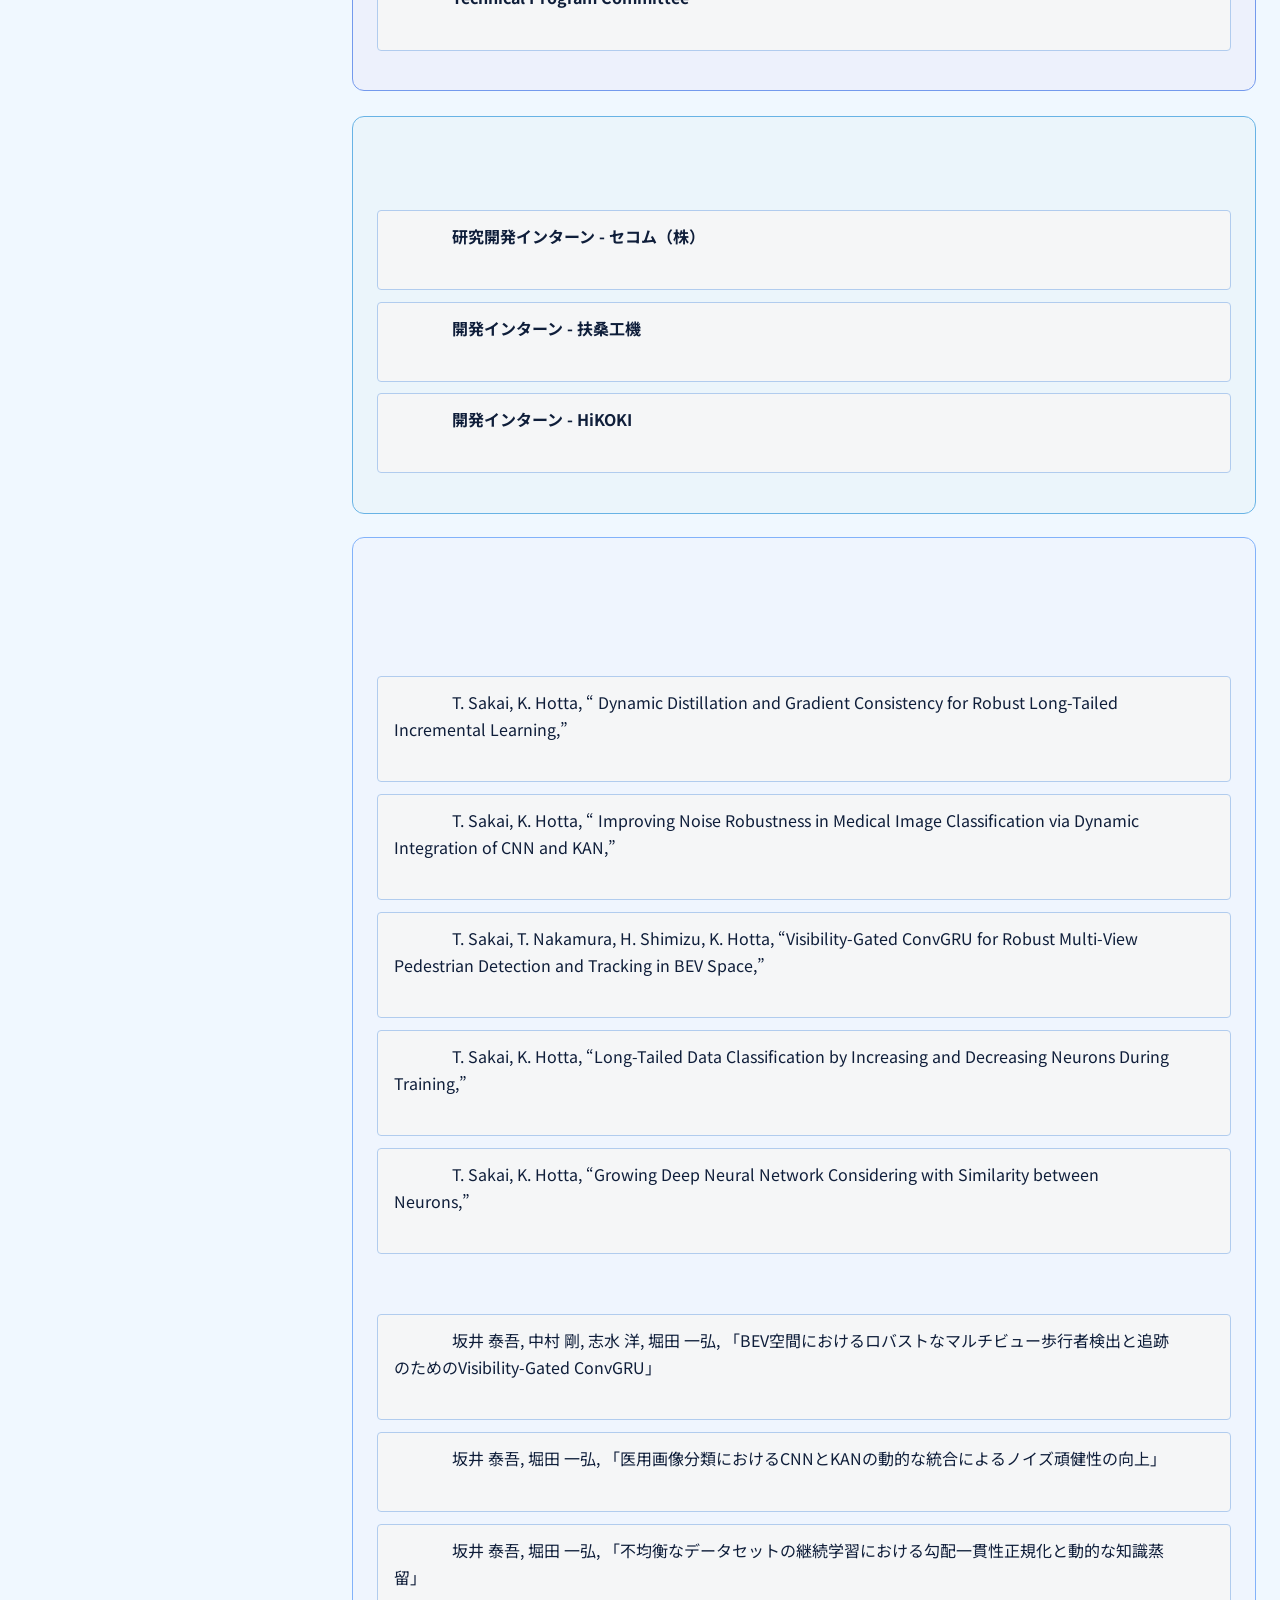
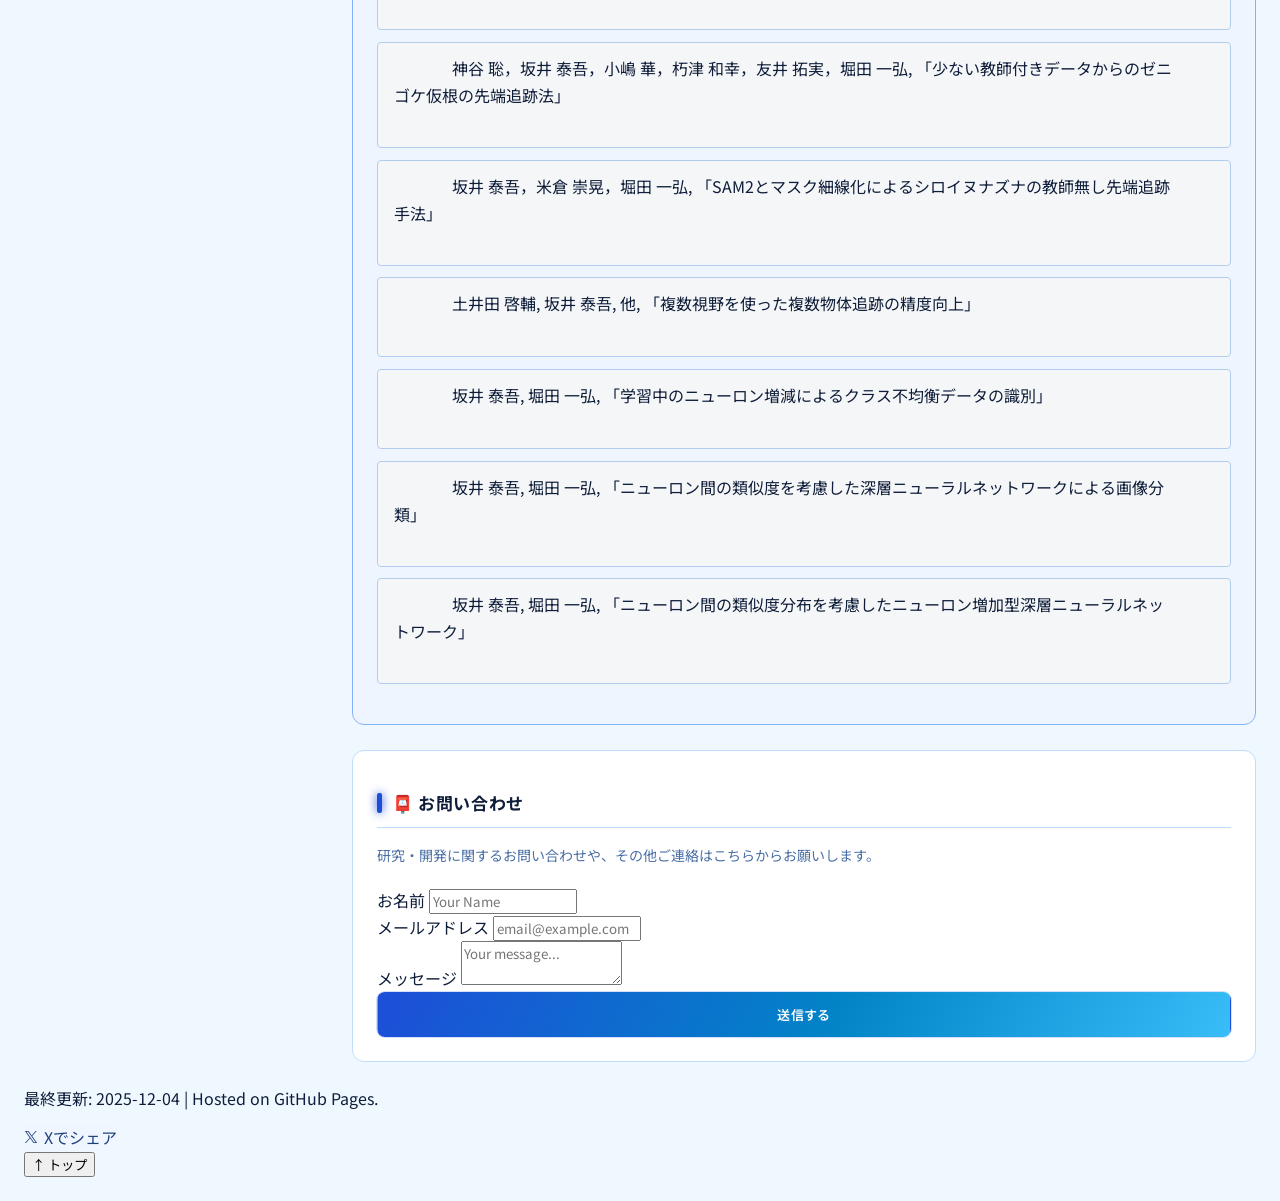
==== commit 1bf49626: "Update index.html" ====
--- a/index.html
+++ b/index.html
@@ -430,11 +430,19 @@
                 <span lang="en">🤝 Volunteer</span>
               </h2>
               <ul class="repo-list">
+              <ul class="repo-list">
                 <li data-year="2026">
                   <span class="badge-year">2026</span> <b>Technical Program Committee</b>
                   <div class="muted">
                     <span lang="ja">ECCV 2026 3rd Human-inspired Computer Vision Workshop | 2026年7月 - 8月</span>
                     <span lang="en">ECCV 2026 3rd Human-inspired Computer Vision Workshop | Jul. 2026 - Aug. 2025</span>
+                  </div>
+                </li>
+                <li data-year="2026">
+                  <span class="badge-year">2026</span> <b>新タスク提案系研究 調査ポスター作成・発表</b>
+                  <div class="muted">
+                    <span lang="ja">MIRU2026 若手プログラム | 2026年5月 - 8月</span>
+                    <span lang="en">MIRU2026 Wakate Program | May. 2026 - Aug. 2025</span>
                   </div>
                 </li>
                 <li data-year="2025">
